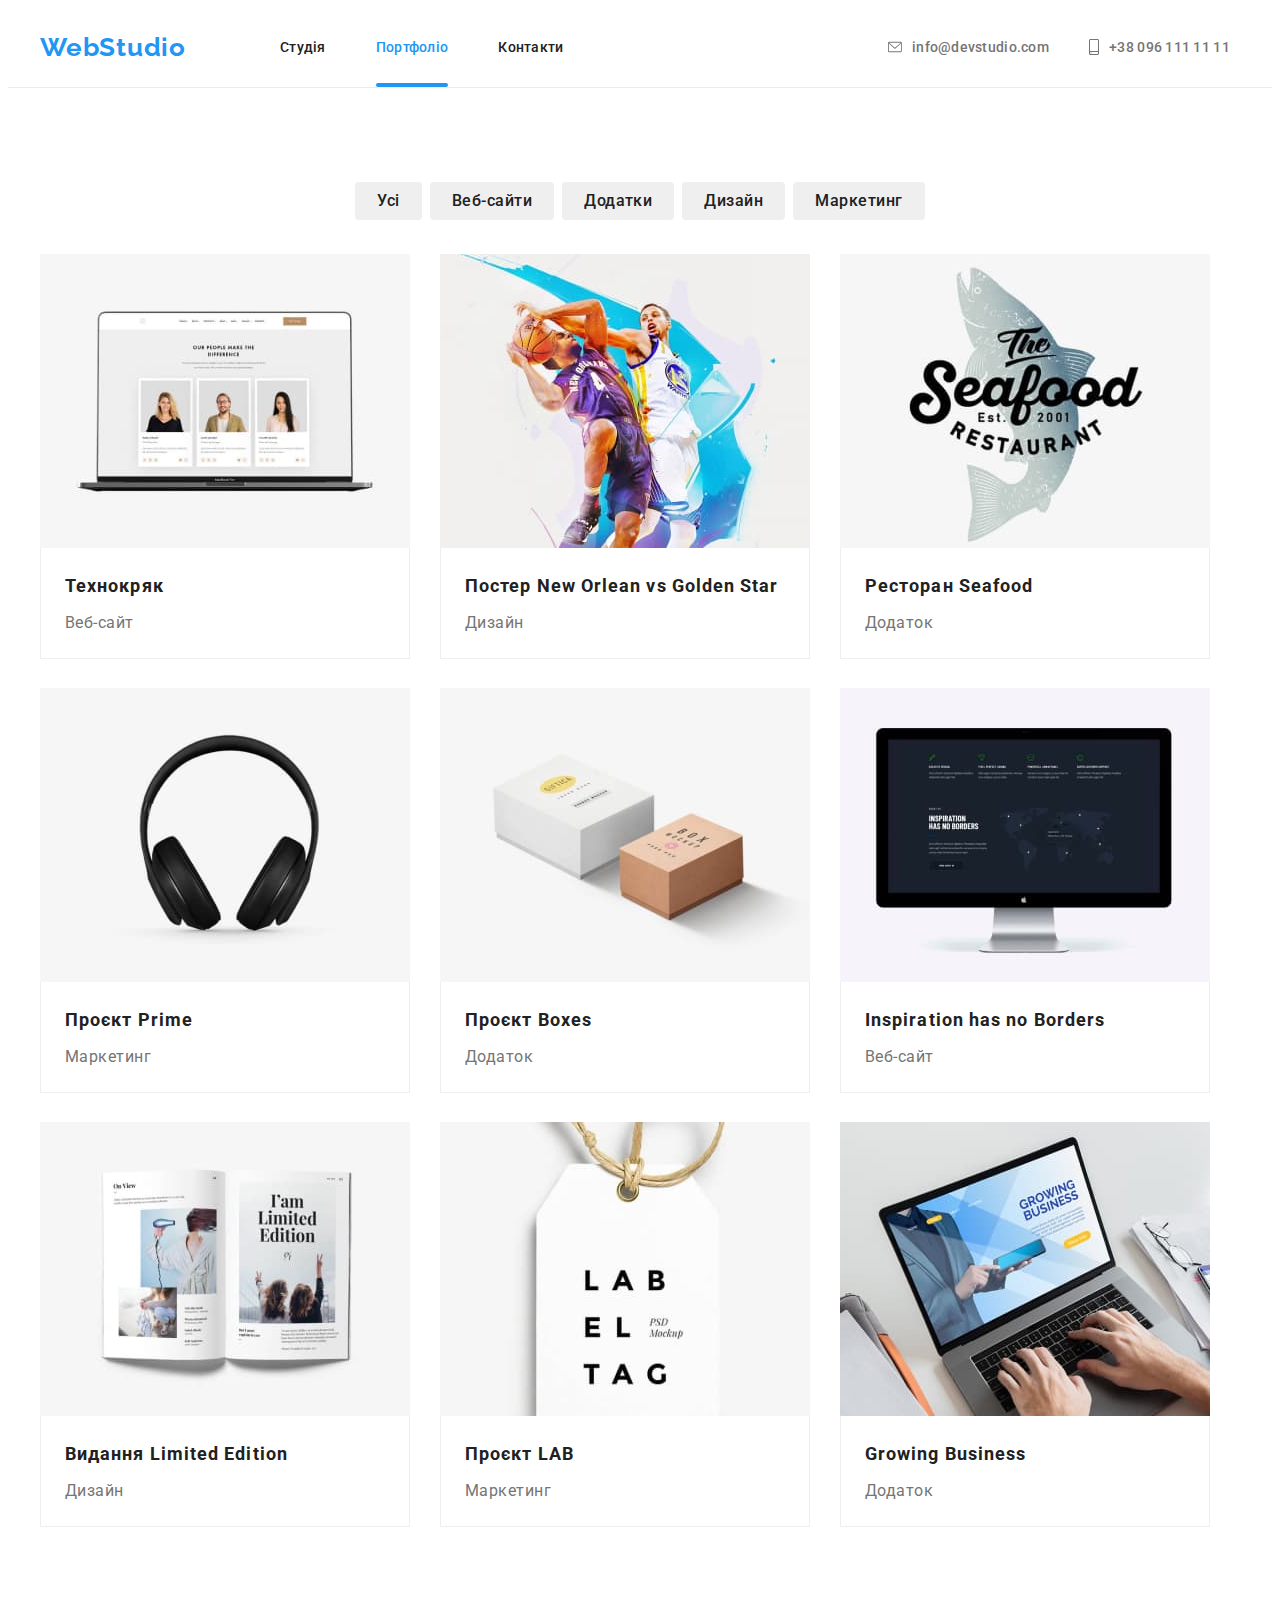
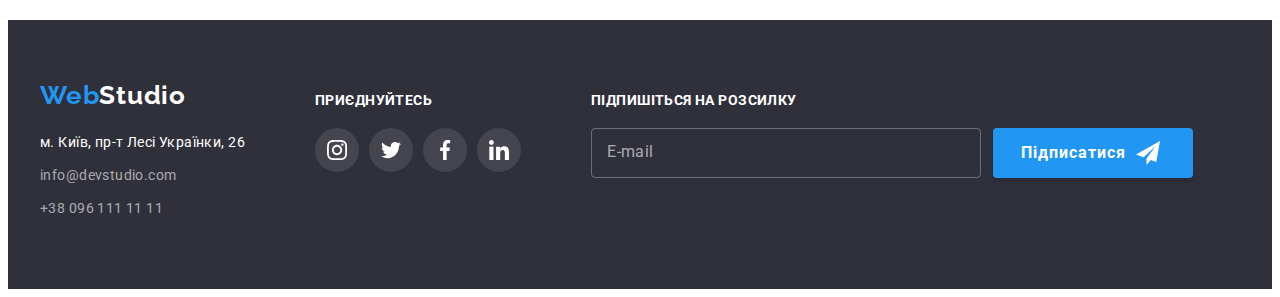
==== portfolio.html @ eb859466 "first sass" ====
<!DOCTYPE html>
<html lang="en">
<head>
    <meta charset="UTF-8">
    <meta name="viewport" content="width=device-width, initial-scale=1.0">
    <title>Document</title>
    <link rel="stylesheet" href=" https://cdnjs.cloudflare.com/ajax/libs/modern-normalize/2.0.0/modern-normalize.min.css " integrity="sha512-4xo8blKMVCiXpTaLzQSLSw3KFOVPWhm/TRtuPVc4WG6kUgjH6J03IBuG7JZPkcWMxJ5huwaBpOpnwYElP/m6wg ==" crossorigin="anonymous" referrerpolicy="no-referrer" /> 
    <link rel="preconnect" href="https://fonts.googleapis.com">
    <link rel="preconnect" href="https://fonts.gstatic.com" crossorigin>
    <link href="https://fonts.googleapis.com/css2?family=Raleway:wght@700&family=Roboto:wght@400;500;700;900&display=swap" rel="stylesheet">
    <!-- <link rel="stylesheet" href=" https://cdnjs.cloudflare.com/ajax/libs/meyer-reset/2.0/reset.min.css " /> -->
    <link rel="stylesheet" href="./css/main.min.css">
    <link rel="stylesheet" href="./css/style.css">
</head>
<body>
    <!--Шапка-->
    <header class="header">
        <div class="container">
            <div class="header-wrap">
    <a href="" class="header-logo">Web<span class="header-studio">Studio</span></a>
    <!--Навігація-->
    <nav class="nav">
    <ul class="nav-list">
        <li class="nav-list-item"><a href="./index.html" class="nav-list-link">Студія</a></li>
        <li class="nav-list-item"><a href="./portfolio.html" class="nav-list-link active">Портфоліо</a></li>
        <li class="nav-list-item"><a href="" class="nav-list-link">Контакти</a></li>
    </ul>
    </nav>
    <ul class="contacts-list">
        <li class="contacts-list-item">
            <a href="mailto:" class="contacts-list-link">
                <svg class="contacts-list-svg" width="16" height="12">
                    <use href="./symbol-defs.svg#icon-email-connection"></use>
                </svg>info@devstudio.com</a>
            </li>
        <li class="contacts-list-item">
            <a href="tel:" class="contacts-list-link">
                <svg class="contacts-list-svg" width="10" height="16">
                    <use href="./symbol-defs.svg#icon-phone-connection"></use>
                </svg>+38 096 111 11 11</a>
        </li>
    </ul>
            </div>
        </div>
    </header>
    <main>
        <!-- Кнопки -->
    <section class="portfolio-section">
        <div class="container">
        <ul class="filter-list">
            <li class="filter-list-item"><button class="filter-list-btn">Усі</button></li>
            <li class="filter-list-item"><button class="filter-list-btn">Веб-сайти</button></li>
            <li class="filter-list-item"><button class="filter-list-btn">Додатки</button></li>
            <li class="filter-list-item"><button class="filter-list-btn">Дизайн</button></li>
            <li class="filter-list-item"><button class="filter-list-btn">Маркетинг</button></li>
        </ul>
<!-- Картинки -->
        <ul class="portfolio-list">
            <li class="portfolio-list-item">
                    <div class="overlay">
                        <img src="./images/portfolio-list-imgfirst.jpg" alt="Image" class="portfolio-list-img"/>
                        <p class="overlay-desc">Ресурс пропонує комплексні пропозиції з різним рівнем функціоналу та сервісів. Все це дозволить відвідувачу отримати вичерпні відомості про компанію чи приватну особу.</p>
                    </div>
                <div class="portfolio-list-wrap">
                    <h2 class="portfolio-list-title">Технокряк</h2>
                    <p class="portfolio-list-desc">Веб-сайт</p>
                </div>                    
            </li>
            <li class="portfolio-list-item">
                    <div class="overlay">
                        <img src="./images/portfolio-list-imgsecond.jpg" alt="Image" class="portfolio-list-img"/>
                        <p class="overlay-desc">Ресурс пропонує комплексні пропозиції з різним рівнем функціоналу та сервісів. Все це дозволить відвідувачу отримати вичерпні відомості про компанію чи приватну особу.</p>
                    </div>
                <div class="portfolio-list-wrap">
                    <h2 class="portfolio-list-title">Постер New Orlean vs Golden Star</h2>
                    <p class="portfolio-list-desc">Дизайн</p>
                </div>                    
            </li>
            <li class="portfolio-list-item">
                    <div class="overlay">
                        <img src="./images/portfolio-list-imgthird.jpg" alt="Image" class="portfolio-list-img"/>
                        <p class="overlay-desc">Ресурс пропонує комплексні пропозиції з різним рівнем функціоналу та сервісів. Все це дозволить відвідувачу отримати вичерпні відомості про компанію чи приватну особу.</p>
                    </div>
                <div class="portfolio-list-wrap">
                    <h2 class="portfolio-list-title">Ресторан Seafood</h2>
                    <p class="portfolio-list-desc">Додаток</p>
                </div>                    
            </li>
            <li class="portfolio-list-item">
                    <div class="overlay">
                        <img src="./images/portfolio-list-imgfourth.jpg" alt="Image" class="portfolio-list-img"/>
                        <p class="overlay-desc">Ресурс пропонує комплексні пропозиції з різним рівнем функціоналу та сервісів. Все це дозволить відвідувачу отримати вичерпні відомості про компанію чи приватну особу.</p>
                    </div>
                <div class="portfolio-list-wrap">
                    <h2 class="portfolio-list-title">Проєкт Prime</h2>
                    <p class="portfolio-list-desc">Маркетинг</p>
                </div>                    
            </li>
            <li class="portfolio-list-item">
                    <div class="overlay">
                        <img src="./images/portfolio-list-imgfifth.jpg" alt="Image" class="portfolio-list-img"/>
                        <p class="overlay-desc">Ресурс пропонує комплексні пропозиції з різним рівнем функціоналу та сервісів. Все це дозволить відвідувачу отримати вичерпні відомості про компанію чи приватну особу.</p>
                    </div>                
                <div class="portfolio-list-wrap">
                    <h2 class="portfolio-list-title">Проєкт Boxes</h2>
                    <p class="portfolio-list-desc">Додаток</p>
                </div>                
            </li>
            <li class="portfolio-list-item">
                    <div class="overlay">
                        <img src="./images/portfolio-list-imgsixth.jpg" alt="Image" class="portfolio-list-img"/>
                        <p class="overlay-desc">Ресурс пропонує комплексні пропозиції з різним рівнем функціоналу та сервісів. Все це дозволить відвідувачу отримати вичерпні відомості про компанію чи приватну особу.</p>
                    </div>                
                <div class="portfolio-list-wrap">
                    <h2 class="portfolio-list-title">Inspiration has no Borders</h2>
                    <p class="portfolio-list-desc">Веб-сайт</p>
                </div>                    
            </li>
            <li class="portfolio-list-item">
                    <div class="overlay">
                        <img src="./images/portfolio-list-imgseventh.jpg" alt="Image" class="portfolio-list-img"/>
                        <p class="overlay-desc">Ресурс пропонує комплексні пропозиції з різним рівнем функціоналу та сервісів. Все це дозволить відвідувачу отримати вичерпні відомості про компанію чи приватну особу.</p>
                    </div>                
                <div class="portfolio-list-wrap">
                    <h2 class="portfolio-list-title">Видання Limited Edition</h2>
                    <p class="portfolio-list-desc">Дизайн</p>
                </div>
            </li>
            <li class="portfolio-list-item">
                    <div class="overlay">
                        <img src="./images/portfolio-list-imgeighth.jpg" alt="Image" class="portfolio-list-img"/>
                        <p class="overlay-desc">Ресурс пропонує комплексні пропозиції з різним рівнем функціоналу та сервісів. Все це дозволить відвідувачу отримати вичерпні відомості про компанію чи приватну особу.</p>
                    </div>                
                <div class="portfolio-list-wrap">
                    <h2 class="portfolio-list-title">Проєкт LAB</h2>
                    <p class="portfolio-list-desc">Маркетинг</p>
                </div>    
            </li>
            <li class="portfolio-list-item">
                    <div class="overlay">
                        <img src="./images/portfolio-list-imgninth.jpg" alt="Image" class="portfolio-list-img"/>
                        <p class="overlay-desc">Ресурс пропонує комплексні пропозиції з різним рівнем функціоналу та сервісів. Все це дозволить відвідувачу отримати вичерпні відомості про компанію чи приватну особу.</p>
                    </div>                
                <div class="portfolio-list-wrap">
                    <h2 class="portfolio-list-title">Growing Business</h2>
                    <p class="portfolio-list-desc">Додаток</p>
                </div>
            </li>
        </ul>
        </div>
    </section>
    </main>
        <!--Підвал-->
        <footer class="footer">
            <div class="container">
                <div class="footer-wrap">
                    <div class="address-box">
            <a href="" class="footer-logo">Web<span class="footer-studio">Studio</span></a>
            <address class="address">
                <ul class="address-list">
                    <li class="adress-list-item"><a href="https://www.google.com/maps/place/%D0%B1%D1%83%D0%BB%D1%8C%D0%B2%D0%B0%D1%80+%D0%9B%D0%B5%D1%81%D1%96+%D0%A3%D0%BA%D1%80%D0%B0%D1%97%D0%BD%D0%BA%D0%B8,+26,+%D0%9A%D0%B8%D1%97%D0%B2,+02000/@50.4265807,30.5358109,17z/data=!3m1!4b1!4m6!3m5!1s0x40d4cf0e033ecbe9:0x57a4dffefec77da0!8m2!3d50.4265807!4d30.5383858!16s%2Fg%2F1tctq5jv?hl=uk-UK&entry=ttu" target="_blank" class="address-list-link">м. Київ, пр-т Лесі Українки, 26</a></li>
                    <li class="adress-list-item"><a href="mailto:" class="address-list-link">info@devstudio.com</a></li>
                    <li class="adress-list-item"><a href="tell:" class="address-list-link">+38 096 111 11 11</a></li>
                </ul>
            </address>
                    </div>
        <div class="join-wrap">
                <h6 class="join-wrap-title">приєднуйтесь</h6>
                    <ul class="join-list">
                         <li class="join-list-item">
                            <a class="join-list-link" href="">
                                <svg class="join-list-svg" width="20" height="20">
                                    <use href="./symbol-defs.svg#icon-instagram"></use>
                                </svg>
                            </a>
                        </li>
                        <li class="join-list-item">
                            <a class="join-list-link" href="">
                                <svg class="join-list-svg" width="20" height="20">
                                    <use href="./symbol-defs.svg#icon-twitter"></use>
                                </svg>
                            </a>
                        </li>
                        <li class="join-list-item">
                            <a class="join-list-link" href="">
                                <svg class="join-list-svg" width="20" height="20">
                                    <use href="./symbol-defs.svg#icon-facebook"></use>
                                </svg>
                            </a>
                        </li>
                        <li class="join-list-item">
                            <a class="join-list-link" href="">
                                <svg class="join-list-svg" width="20" height="20">
                                    <use href="./symbol-defs.svg#icon-linkedin"></use>
                                </svg>
                            </a>
                        </li>
                    </ul>
        </div>
        
        <div class="footer-form-wrap">
            <h6 class="footer-form-title">Підпишіться на розсилку</h6>

            <form class="footer-form">
                <input class="footer-form-input" type="email" name="user-email" placeholder="E-mail">
                <button class="footer-form-btn" type="submit">
                    Підписатися
                    <a class="footer-form-link" href="#">
                        <svg class="footer-form-svg" width="24" height="24">
                            <use href="./symbol-defs.svg#icon-footer-telegram"></use>
                        </svg>
                    </a>
                </button>
            </form>
        </div>
                </div>  
            </div>
        </footer>
</body>
</html>
---- css/main.min.css ----
ul{margin:0;list-style:none;padding:0}h1,h2,h3,h4,h5,h6,p{margin:0}a{text-decoration:none}button{border:none;cursor:pointer}address{font-style:normal}img{display:block;height:auto}textarea{resize:none}body{font-family:"Roboto";font-size:14px}.container{width:1200px;padding-right:15px;padding-left:15px;margin:0 auto}.section-hero-btn{margin:0 auto;display:block;height:50px;width:216px;font-size:16px;font-weight:700;line-height:1.9;letter-spacing:.06em;text-align:center;color:#fff;background-color:#2196f3;margin-top:30px;border-radius:4px;-webkit-transition:-webkit-box-shadow 250ms cubic-bezier(0.4, 0, 0.2, 1);transition:-webkit-box-shadow 250ms cubic-bezier(0.4, 0, 0.2, 1);transition:box-shadow 250ms cubic-bezier(0.4, 0, 0.2, 1);transition:box-shadow 250ms cubic-bezier(0.4, 0, 0.2, 1), -webkit-box-shadow 250ms cubic-bezier(0.4, 0, 0.2, 1)}.section-hero-btn:hover{-webkit-box-shadow:0px 4px 4px 0px rgba(0,0,0,.15);box-shadow:0px 4px 4px 0px rgba(0,0,0,.15)}.footer-form-btn{font-family:Roboto;font-size:16px;font-weight:700;line-height:30px;letter-spacing:.06em;color:#fff;width:200px;height:50px;border-radius:4px;background-color:#2196f3;-webkit-box-shadow:0px 4px 4px 0px rgba(0,0,0,.15);box-shadow:0px 4px 4px 0px rgba(0,0,0,.15);padding:10px 28px 10px 28px;display:-webkit-box;display:-ms-flexbox;display:flex;-webkit-box-align:center;-ms-flex-align:center;align-items:center;gap:10px}.filter-list-btn{font-family:Roboto;font-size:16px;font-weight:500;line-height:1.6;letter-spacing:.03em;text-align:center;color:#212121;padding:6px 22px 6px 22px;border-radius:4px;-webkit-transition:color 250ms cubic-bezier(0.4, 0, 0.2, 1),background-color 250ms cubic-bezier(0.4, 0, 0.2, 1),-webkit-box-shadow 250ms cubic-bezier(0.4, 0, 0.2, 1);transition:color 250ms cubic-bezier(0.4, 0, 0.2, 1),background-color 250ms cubic-bezier(0.4, 0, 0.2, 1),-webkit-box-shadow 250ms cubic-bezier(0.4, 0, 0.2, 1);transition:color 250ms cubic-bezier(0.4, 0, 0.2, 1),box-shadow 250ms cubic-bezier(0.4, 0, 0.2, 1),background-color 250ms cubic-bezier(0.4, 0, 0.2, 1);transition:color 250ms cubic-bezier(0.4, 0, 0.2, 1),box-shadow 250ms cubic-bezier(0.4, 0, 0.2, 1),background-color 250ms cubic-bezier(0.4, 0, 0.2, 1),-webkit-box-shadow 250ms cubic-bezier(0.4, 0, 0.2, 1)}.filter-list-btn:hover{background-color:#2196f3;color:#fff;-webkit-box-shadow:0px 2px 2px 0px rgba(0,0,0,.12),0px 1px 2px 0px rgba(0,0,0,.08),0px 3px 1px 0px rgba(0,0,0,.1);box-shadow:0px 2px 2px 0px rgba(0,0,0,.12),0px 1px 2px 0px rgba(0,0,0,.08),0px 3px 1px 0px rgba(0,0,0,.1)}.header{padding:24px 0;border-bottom:1px solid var(--portfolio-line);position:sticky;top:0;background-color:#fff;z-index:1}.header-wrap{display:-webkit-box;display:-ms-flexbox;display:flex;gap:94px;-webkit-box-align:center;-ms-flex-align:center;align-items:center}.header-logo{font-family:Raleway;font-size:26px;font-weight:700;line-height:1.2;letter-spacing:.03em;text-align:left;color:#2196f3}header-studio{color:#000}.nav-list{display:-webkit-box;display:-ms-flexbox;display:flex;gap:50px}.nav-list-link{font-weight:500;line-height:1.1;letter-spacing:.02em;text-align:left;color:var(--menu-nav);position:relative;-webkit-transition:color 250ms cubic-bezier(0.4, 0, 0.2, 1);transition:color 250ms cubic-bezier(0.4, 0, 0.2, 1)}.nav-list-link-link:hover{color:#2196f3}@-webkit-keyframes navActive{from{opacity:0}to{opacity:1}}@keyframes navActive{from{opacity:0}to{opacity:1}}.active{color:#2196f3}.active::after{content:"";position:absolute;bottom:0;left:0;width:100%;height:4px;border-radius:2px;background-color:#2196f3;margin-bottom:-32px;-webkit-animation-name:navActive;animation-name:navActive;-webkit-animation-duration:1s;animation-duration:1s}.contacts-list{margin-left:auto;display:-webkit-box;display:-ms-flexbox;display:flex;-webkit-box-align:center;-ms-flex-align:center;align-items:center;gap:30px}.contacts-list-link{font-weight:500;line-height:1.1;letter-spacing:.02em;text-align:left;color:#757575;width:161px;height:16px;display:-webkit-box;display:-ms-flexbox;display:flex;-webkit-box-align:center;-ms-flex-align:center;align-items:center;-webkit-box-pack:center;-ms-flex-pack:center;justify-content:center;gap:10px;color:#757575;-webkit-transition:color 250ms cubic-bezier(0.4, 0, 0.2, 1);transition:color 250ms cubic-bezier(0.4, 0, 0.2, 1)}.contacts-list-link-link:hover{color:#2196f3}.contacts-list-svg{margin-bottom:2px;fill:currentColor}/*# sourceMappingURL=main.min.css.map */
---- css/style.css ----
:root{
    --head-color:rgba(255,255,255,1);
    --menu-nav:rgba(33, 33, 33, 1);
    --logo-first:rgba(33, 150, 243, 1);
    --logo-second:rgba(0,0,0,1);
    --address:rgba(117,117,117,1);
    --button-background:rgba(47, 48, 58, 1);
    --footer-adress:rgba(255, 255, 255, 0.6);
    --second-page-button-background:rgba(245, 244, 250, 1);
    --second-page-container-bg:rgba(238, 238, 238, 1);
    --portfolio-line:rgba(236, 236, 236, 1);
}



/*-------------------------------Модалка-----------------------------------*/

.backdrop {
    position: fixed;
    top: 0;
    left: 0;
    width: 100%;
    height: 100%;
    background-color: rgba(0, 0, 0, 0.2);
    opacity: 1;
    z-index: 2;
  }
  
  .backdrop.is-hidden {
    opacity: 0;
    pointer-events: none;
  }

  .modal {
    position: absolute;
    top: 50%;
    left: 50%;
    max-width: 528px;
    padding: 40px;
    border-radius: 4px;
    box-shadow: 0px 2px 1px 0px rgba(0, 0, 0, 0.2), 0px 1px 1px 0px rgba(0, 0, 0, 0.14),0px 1px 3px 0px rgba(0, 0, 0, 0.12);
    transform: translate(-50%, -50%) scale(1);
    transition: transform 400ms linear;
    background-color: var(--head-color);
  }

  .backdrop.is-hidden .modal {
    transform: translate(-50%, -50%) scale(0);
}

  .modal-close-btn{
    width: 30px;
    height: 30px;
    border-radius: 50%;
    border: 1px solid rgba(0, 0, 0, 0.1);
    position: absolute;
    padding: 9px;
    top: 14px;
    right: 14px;
    background-color: transparent;
  }

  .modal-btn-span{
    position: sticky;
    display: flex;
    justify-content: center;
    align-items: center;
    color: black;
    transition: color 250ms cubic-bezier(0.4, 0, 0.2, 1);
  }

  .modal-btn-span:hover{
    color: rgba(33, 150, 243, 1);
  }

  .modal-svg-btn{
    fill: currentColor;
  }

  .modal-close-btn:hover{
    color: rgba(33, 150, 243, 1);
  }

  .modal-desc{
    color: rgba(33, 33, 33, 1);
    text-align: center;
    font-family: "Roboto";
    font-size: 20px;
    font-style: normal;
    font-weight: 700;
    line-height: normal;
    letter-spacing: 0.6px;
    margin-bottom: 12px;
  }

  .input-name,.input-tel,.input-email{
    background-color: transparent;
    color: black;
    border-radius: 4px;
    border: 1px solid rgba(33, 33, 33, 0.20);
    width: 100%;
    height: 40px;
    padding-left: 35px;
    margin-top: 4px;
    transition: outline 250ms cubic-bezier(0.4, 0, 0.2, 1);
  }

    .input-name:focus-within,.input-tel:focus-within,.input-email:focus-within, .modal-textarea:focus-within {
     outline: 1px solid rgba(33, 150, 243, 1);
    }

    .modal-textarea {
        margin-top: 4px;
        padding: 12px 16px 12px 16px;
        width: 100%;
        height: 120px;
        color: black;
        border-radius: 4px;
        border: 1px solid rgba(33, 33, 33, 0.20);
        transition: outline 250ms cubic-bezier(0.4, 0, 0.2, 1);
    }

    .modal-textarea::placeholder {
        color: rgba(117, 117, 117, 0.50);
        font-family: "Roboto";
        font-size: 12px;
        font-style: normal;
        font-weight: 400;
        line-height: normal;
        letter-spacing: 0.12px;
      }

  .modal-form{
    font-family: Roboto;
    font-size: 12px;
    font-weight: 400;
    line-height: 1.1;
    letter-spacing: 0.01em;
    color: var(--address);
  }

  .modal-label{
    display: block;
    margin-bottom: 10px;
  }

  .modal-span{
    position: relative;
    color: black;
    transition: color 2s cubic-bezier(0.4, 0, 0.2, 1);
  }

  .modal-span:focus-within {
    color: rgba(33, 150, 243, 1);
}

.modal-span-svg {
    position: absolute;
    top: 1px;
    left: 11px;
}

.modal-span-icon {
    fill: currentColor;
}

.modal-privacy {
    display: flex;
    gap: 7px;
    justify-content: center;
    align-items: center;
    margin-bottom: 30px;
}

.privacy-span {
    color: rgba(117, 117, 117, 1);
    font-family: "Roboto";
    font-size: 14px;
    font-style: normal;
    font-weight: 400;
    line-height: 24px; 
    letter-spacing: 0.42px;
}

.privacy-link {
    color: rgba(33, 150, 243, 1);
    font-family: "Roboto";
    font-size: 14px;
    font-style: normal;
    font-weight: 400;
    line-height: 24px;
    letter-spacing: 0.42px;
    text-decoration-line: underline;
}

.privacy-input {
    width: 16px;
    height: 15px;
}

.modal-send-btn{
    width: 200px;
    height: 50px;
    border-radius: 4px;
    background-color: rgba(33, 150, 243, 1);
    font-size: 16px;
    font-weight: 700;
    line-height: 30px;
    letter-spacing: 0.06em;
    color: rgba(255, 255, 255, 1);
    margin: 0 auto;
    display: block;
    box-shadow: 0px 4px 4px 0px rgba(0, 0, 0, 0.15);
}
/* ------------------------------------------------------------------------------------------ */

















.footer-logo{
    font-family: Raleway;
    font-size: 26px;
    font-weight: 700;
    line-height: 1.2;
    letter-spacing: 0.03em;
    text-align: left;
    color: var(--logo-first);
}

.footer-studio{
    color: var(--head-color);
}













.section-hero{
    padding-top: 200px;
    padding-bottom: 200px;
    background-color: var(--button-background);
    background-image: linear-gradient(to right, rgba(47, 48, 58, 0.4), rgba(47, 48, 58, 0.4)),
    url(../images/sectionhero-background.jpg);
}

.section-hero-title{
    font-size: 44px;
    font-weight: 900;
    line-height: 1.4;
    letter-spacing: 0.06em;
    text-align: center;
    color: var(--head-color);
    max-width: 696px;
    margin: 0 auto;
}





.section-features{
    padding-top: 94px;
    padding-bottom: 94px;
}

.features-list{
    display: flex;
    gap: 30px;
}

.features-list-title{
font-weight: 700;
line-height: 1.1;
letter-spacing: 0.03em;
text-align: left;
color: var(--menu-nav);
margin-bottom: 10px;
margin-top: 30px;
}

.features-list-item-first::before{
    content: "";
    width: 270px;
    height: 120px;
    border-radius: 4px;
    background-image: url('../images/features-list-imgfirst.png');
    display: inline-block;
}

.features-list-item-second::before{
    content: "";
    width: 270px;
    height: 120px;
    border-radius: 4px;
    background-image: url('../images/features-list-imgsecond.png');
    display: inline-block;
}

.features-list-item-third::before{
    content: "";
    width: 270px;
    height: 120px;
    border-radius: 4px;
    background-image: url('../images/features-list-imgthird.png');
    display: inline-block;
}

.features-list-item-fourth::before{
    content: "";
    width: 270px;
    height: 120px;
    border-radius: 4px;
    background-image: url('../images/features-list-imgfourth.png');
    display: inline-block;
}

.features-list-desc{
    font-weight: 400;
    line-height: 1.7;
    letter-spacing: 0.03em;
    text-align: left;
    color: var(--address);
}

.section-work{
    padding-top: 94px;
    padding-bottom: 94px;
}

.work-list{
    display: flex;
    justify-content: space-between;
    gap: 30px;
}

.work-list-desc{
    position: absolute;
    bottom: 0;
    left: 0;
    width: 100%;
    height: 70px;
    background-color: rgba(47, 48, 58, 0.8);
    display: flex;
    justify-content: center;
    align-items: center;
    text-transform: uppercase;
    font-size: 14px;
    font-weight: 700;
    line-height: 16px;
    letter-spacing: 0.03em;
    text-align: center;
    color: rgba(255, 255, 255, 1);
}

.work-list-wrap{
    position: relative;
}

.section-work-title{
    font-size: 36px;
    font-weight: 700;
    line-height: 1.2;
    letter-spacing: 0.03em;
    text-align: center;
    color: var(--menu-nav);
    margin-bottom: 50px;
}

.section-team{
    padding-top: 94px;
    padding-bottom: 94px;
    background-color: var(--second-page-button-background);
}

.section-team-wrap{
    display: flex;
    justify-content: space-around;
}

.team-list{
    display: flex;
    gap: 30px;
}

.team-list-item{
    border-radius: 0px 0px 4px 4px;
    box-shadow: 0px 2px 1px 0px rgba(0, 0, 0, 0.2), 0px 1px 1px 0px rgba(0, 0, 0, 0.14), 0px 1px 3px 0px rgba(0, 0, 0, 0.12);
    background-color: var(--head-color);
}

.social-list{
    display: flex;
    align-items: center;
    justify-content: center;
    gap: 10px;
    margin-top: 16px;
    margin-bottom: 30px;
}

.social-list-link{
    width: 44px;
    height: 44px;
    display: flex;
    align-items: center;
    justify-content: center;
    border-radius: 50%;
    color: rgba(175, 177, 184);
    background-color: white;
    transition: color 250ms cubic-bezier(0.4, 0, 0.2, 1), background-color 250ms cubic-bezier(0.4, 0, 0.2, 1);
}

.social-list-link:hover{
    color: rgba(255, 255, 255, 1);
    background-color: rgba(33, 150, 243, 1);
}

.social-list-svg{
    fill: currentColor;
}

.section-team-title{
    font-size: 36px;
    font-weight: 700;
    line-height: 1.2;
    letter-spacing: 0.03em;
    text-align: center;
    color: var(--menu-nav);
    margin-bottom: 50px;
}

.team-list-info{
    margin-top: 30px;
}

.team-list-title{
    font-size: 16px;
    font-weight: 500;
    line-height: 1.2;
    letter-spacing: 0.03em;
    text-align: center;
    color: var(--menu-nav);
    margin-bottom: 10px;
}

.team-list-desc{
    font-size: 16px;
    font-weight: 400;
    line-height: 1.2;
    letter-spacing: 0.03em;
    text-align: center;
    color: var(--address);
}

/* ---------------------------------------------------------------|
                                                                  |
Постійні клієнти                                                  | 
---------------------------------------------------------------- */

.section-clients{
    padding-top: 94px;
    padding-bottom: 94px;
    }

.clients-title{
    font-size: 36px;
    font-weight: 700;
    line-height: 42px;
    letter-spacing: 0.03em;
    text-align: center;  
    margin-bottom: 50px;
}   
 
.clients-list{
    display: flex;
    gap: 30px;
}

.clients-list-item{
    flex-basis: calc((100% - 150px) / 6);
}

.clients-list-link{
    display: flex;
    align-items: center;
    justify-content: center;
    height: 92px;
    border-radius: 4px;
    border: solid 1px;
    color: rgba(175, 177, 184, 1);
    transition: color 250ms cubic-bezier(0.4, 0, 0.2, 1), border-color 250ms cubic-bezier(0.4, 0, 0.2, 1);
}

.clients-list-link:hover{
    color: rgba(33, 150, 243, 1);
    border-color: rgba(33, 150, 243, 1);
}

.clients-list-svg{
    fill: currentColor;
}

.address-list-link{
    font-weight: 400;
    line-height: 1.7;
    letter-spacing: 0.03em;
    text-align: left;
    color: var(--footer-adress);
}

footer{
    background-color: var(--button-background);
    padding: 60px 0;
}

a[href^="https"]{
    color: var(--head-color);
}

.address{
    margin-top: 20px;
}

.adress-list-item{
    margin-bottom: 9px;
}

.footer-wrap{
    display: flex;
    gap: 70px;
}

.join-wrap-title{
    color: rgba(255, 255, 255, 1);
    font-size: 14px;
    font-weight: 700;
    line-height: 16px;
    letter-spacing: 0.03em;
    text-align: left;
    text-transform: uppercase;
    margin-bottom: 20px;
    margin-top: 12px;
}

.join-list{
    display: flex;
    align-items: center;
    gap: 10px;
}

.join-list-link{
    width: 44px;
    height: 44px;
    display: flex;
    align-items: center;
    justify-content: center;
    border-radius: 50%;
    background-color: rgba(255, 255, 255, 0.1);
    color: rgba(255, 255, 255, 1);
    transition: background-color 250ms cubic-bezier(0.4, 0, 0.2, 1);
}

.join-list-link:hover{
    background-color: rgba(33, 150, 243, 1);
}

.join-list-svg{
    fill: currentColor;
}

.footer-form-title{
    font-family: Roboto;
    font-size: 14px;
    font-weight: 700;
    line-height: 16px;
    letter-spacing: 0.03em;
    color: rgba(255, 255, 255, 1);
    text-transform: uppercase;
    margin-bottom: 20px;
    margin-top: 12px;
}

.footer-form-input{
    background-color: transparent;
    border: 1px solid rgba(255, 255, 255, 0.3);
    border-radius: 4px;
    padding: 15px;
    width: 358px;
    outline: none;
    color: rgba(255, 255, 255, 1);
}

.footer-form-input::placeholder{
    font-family: Roboto;
    font-size: 16px;
    font-weight: 400;
    line-height: 20px;
    letter-spacing: 0.03em;
    color: rgba(255, 255, 255, 0.6);
}

.footer-form{
    display: flex;
    gap: 12px;
}



.footer-form-link{
    width: 24px;
    height: 24px;
    display: flex;
    color: rgba(255, 255, 255, 1);
}

.footer-form-svg{
    fill: currentColor;
}
/* ------------------------------------------------------------------------------------- */
.portfolio-section{
    padding-top: 94px;
    padding-bottom: 94px; 
}

.filter-list{
    display: flex;
    gap: 8px;
    justify-content: center;
}





.portfolio-list{
    display: flex;
    flex-wrap: wrap;
    gap: 30px;
    margin-top: 34px;
}

.portfolio-list-item{   
    width: 370px;
    height: 404px;
    transition: box-shadow 250ms cubic-bezier(0.4, 0, 0.2, 1);
}

.portfolio-list-wrap{
    padding: 20px 24px;
    border: 1px solid var(--second-page-container-bg);
    border-top: none;
}

.portfolio-list-item:hover .overlay-desc {
    transform: translateY(0);
}

.overlay{
    position: relative;
    overflow: hidden;
}

.overlay-desc{
    position: absolute;
    top: 0;
    left: 0;
    transform: translateY(100%);
    height: 100%;
    background-color: rgba(33, 150, 243, 0.90);
    transition: transform 0.5s ease;
    font-family: Roboto;
    font-size: 18px;
    font-weight: 400;
    line-height: 28px;
    letter-spacing: 0.03em;
    color: rgba(255, 255, 255, 1);
    padding: 63px 24px;
}

.portfolio-list-item:hover{
    box-shadow: 1px 4px 6px 0px rgba(0, 0, 0, 0.16), 0px 4px 4px 0px rgba(0, 0, 0, 0.06), 0px 1px 1px 0px rgba(0, 0, 0, 0.12);
}
.portfolio-list-wrap{
    padding: 20px 24px 20px 24px;
}


.portfolio-list-title{
    font-size: 18px;
    font-weight: 700;
    line-height: 2;
    letter-spacing: 0.06em;
    color: var(--menu-nav);
    margin-bottom: 4px;
}

.portfolio-list-desc{
    font-size: 16px;
    font-weight: 400;
    line-height: 1.9;
    letter-spacing: 0.03em;
    text-align: left;
    color: var(--address);
}
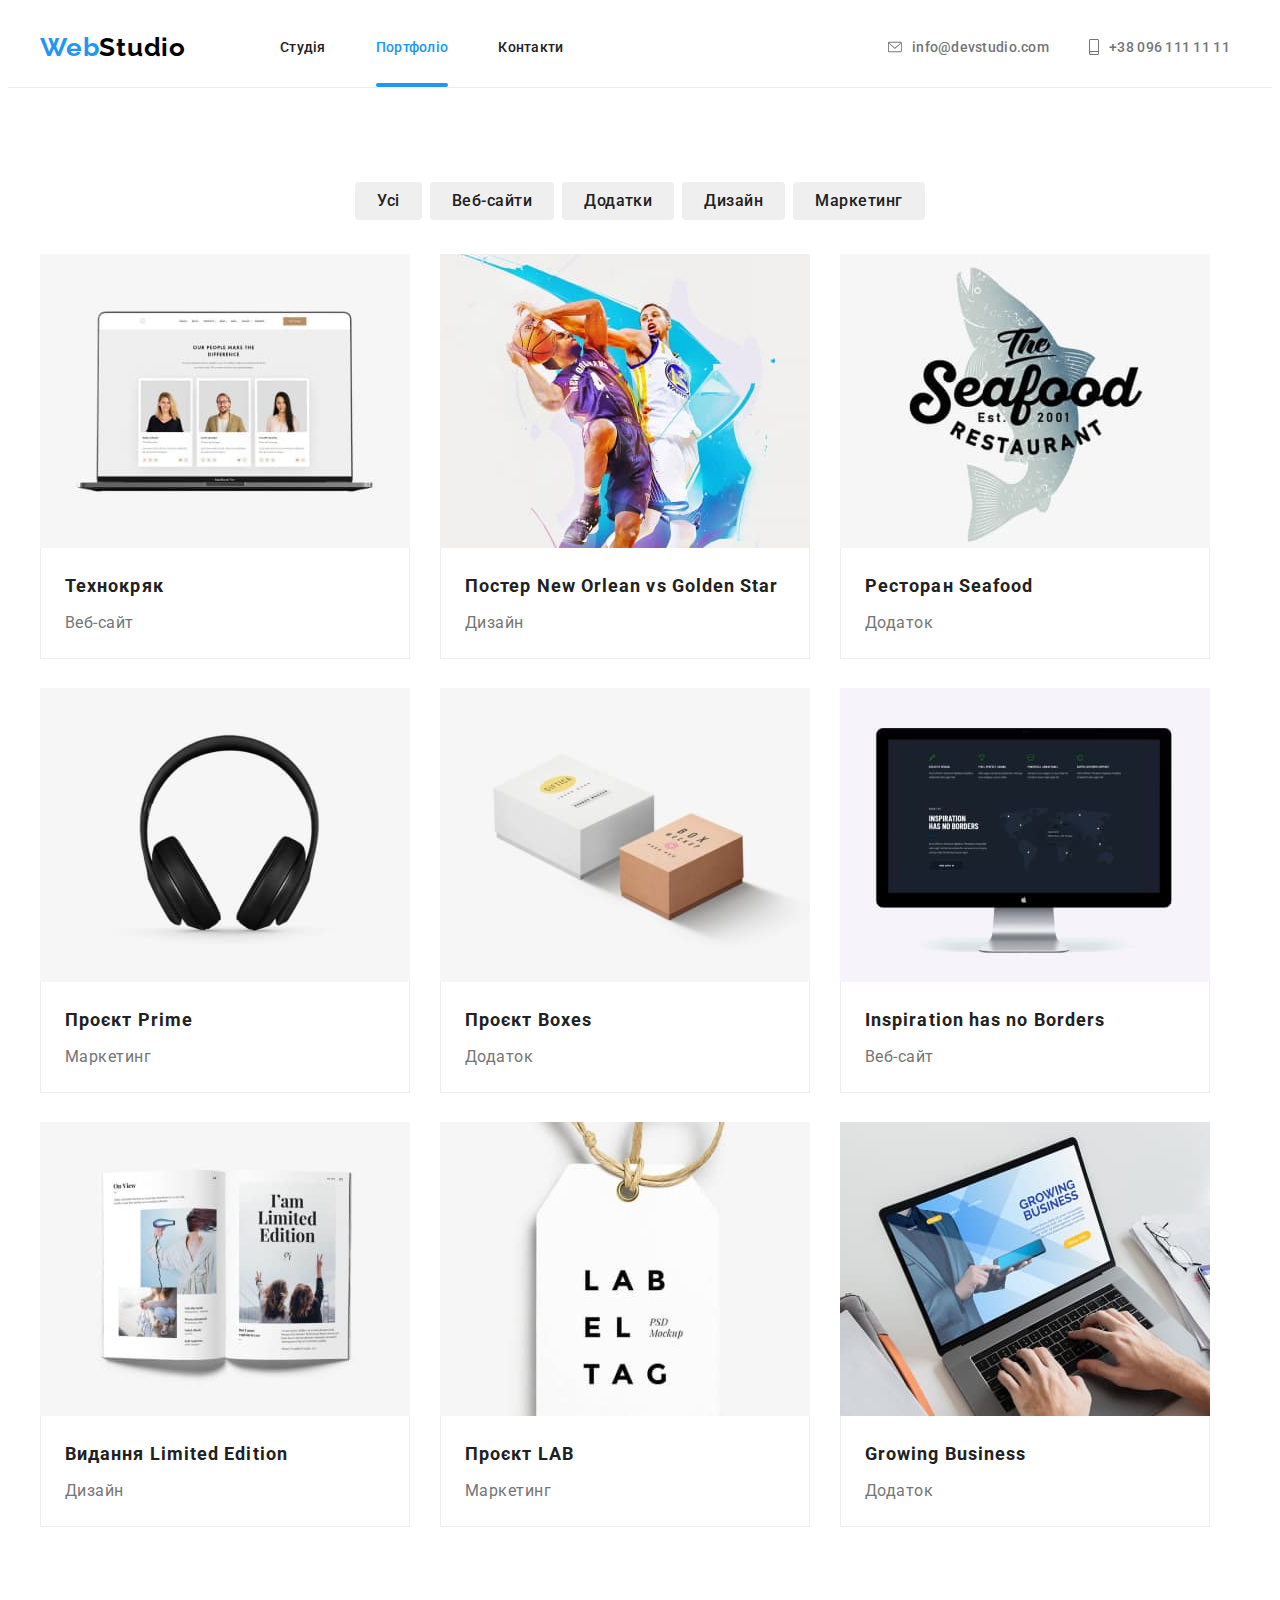
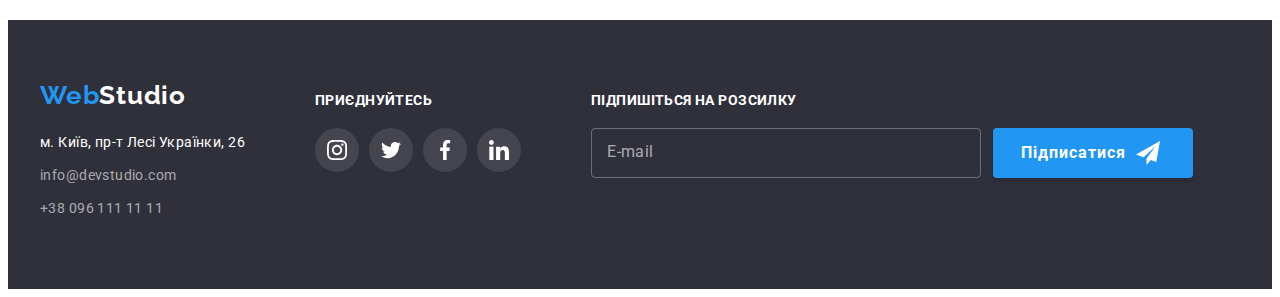
==== commit ce436040: "sass 3.0" ====
--- a/portfolio.html
+++ b/portfolio.html
@@ -10,7 +10,6 @@
     <link href="https://fonts.googleapis.com/css2?family=Raleway:wght@700&family=Roboto:wght@400;500;700;900&display=swap" rel="stylesheet">
     <!-- <link rel="stylesheet" href=" https://cdnjs.cloudflare.com/ajax/libs/meyer-reset/2.0/reset.min.css " /> -->
     <link rel="stylesheet" href="./css/main.min.css">
-    <link rel="stylesheet" href="./css/style.css">
 </head>
 <body>
     <!--Шапка-->
--- a/css/main.min.css
+++ b/css/main.min.css
@@ -1 +1 @@
-ul{margin:0;list-style:none;padding:0}h1,h2,h3,h4,h5,h6,p{margin:0}a{text-decoration:none}button{border:none;cursor:pointer}address{font-style:normal}img{display:block;height:auto}textarea{resize:none}body{font-family:"Roboto";font-size:14px}.container{width:1200px;padding-right:15px;padding-left:15px;margin:0 auto}.section-hero-btn{margin:0 auto;display:block;height:50px;width:216px;font-size:16px;font-weight:700;line-height:1.9;letter-spacing:.06em;text-align:center;color:#fff;background-color:#2196f3;margin-top:30px;border-radius:4px;-webkit-transition:-webkit-box-shadow 250ms cubic-bezier(0.4, 0, 0.2, 1);transition:-webkit-box-shadow 250ms cubic-bezier(0.4, 0, 0.2, 1);transition:box-shadow 250ms cubic-bezier(0.4, 0, 0.2, 1);transition:box-shadow 250ms cubic-bezier(0.4, 0, 0.2, 1), -webkit-box-shadow 250ms cubic-bezier(0.4, 0, 0.2, 1)}.section-hero-btn:hover{-webkit-box-shadow:0px 4px 4px 0px rgba(0,0,0,.15);box-shadow:0px 4px 4px 0px rgba(0,0,0,.15)}.footer-form-btn{font-family:Roboto;font-size:16px;font-weight:700;line-height:30px;letter-spacing:.06em;color:#fff;width:200px;height:50px;border-radius:4px;background-color:#2196f3;-webkit-box-shadow:0px 4px 4px 0px rgba(0,0,0,.15);box-shadow:0px 4px 4px 0px rgba(0,0,0,.15);padding:10px 28px 10px 28px;display:-webkit-box;display:-ms-flexbox;display:flex;-webkit-box-align:center;-ms-flex-align:center;align-items:center;gap:10px}.filter-list-btn{font-family:Roboto;font-size:16px;font-weight:500;line-height:1.6;letter-spacing:.03em;text-align:center;color:#212121;padding:6px 22px 6px 22px;border-radius:4px;-webkit-transition:color 250ms cubic-bezier(0.4, 0, 0.2, 1),background-color 250ms cubic-bezier(0.4, 0, 0.2, 1),-webkit-box-shadow 250ms cubic-bezier(0.4, 0, 0.2, 1);transition:color 250ms cubic-bezier(0.4, 0, 0.2, 1),background-color 250ms cubic-bezier(0.4, 0, 0.2, 1),-webkit-box-shadow 250ms cubic-bezier(0.4, 0, 0.2, 1);transition:color 250ms cubic-bezier(0.4, 0, 0.2, 1),box-shadow 250ms cubic-bezier(0.4, 0, 0.2, 1),background-color 250ms cubic-bezier(0.4, 0, 0.2, 1);transition:color 250ms cubic-bezier(0.4, 0, 0.2, 1),box-shadow 250ms cubic-bezier(0.4, 0, 0.2, 1),background-color 250ms cubic-bezier(0.4, 0, 0.2, 1),-webkit-box-shadow 250ms cubic-bezier(0.4, 0, 0.2, 1)}.filter-list-btn:hover{background-color:#2196f3;color:#fff;-webkit-box-shadow:0px 2px 2px 0px rgba(0,0,0,.12),0px 1px 2px 0px rgba(0,0,0,.08),0px 3px 1px 0px rgba(0,0,0,.1);box-shadow:0px 2px 2px 0px rgba(0,0,0,.12),0px 1px 2px 0px rgba(0,0,0,.08),0px 3px 1px 0px rgba(0,0,0,.1)}.header{padding:24px 0;border-bottom:1px solid var(--portfolio-line);position:sticky;top:0;background-color:#fff;z-index:1}.header-wrap{display:-webkit-box;display:-ms-flexbox;display:flex;gap:94px;-webkit-box-align:center;-ms-flex-align:center;align-items:center}.header-logo{font-family:Raleway;font-size:26px;font-weight:700;line-height:1.2;letter-spacing:.03em;text-align:left;color:#2196f3}header-studio{color:#000}.nav-list{display:-webkit-box;display:-ms-flexbox;display:flex;gap:50px}.nav-list-link{font-weight:500;line-height:1.1;letter-spacing:.02em;text-align:left;color:var(--menu-nav);position:relative;-webkit-transition:color 250ms cubic-bezier(0.4, 0, 0.2, 1);transition:color 250ms cubic-bezier(0.4, 0, 0.2, 1)}.nav-list-link-link:hover{color:#2196f3}@-webkit-keyframes navActive{from{opacity:0}to{opacity:1}}@keyframes navActive{from{opacity:0}to{opacity:1}}.active{color:#2196f3}.active::after{content:"";position:absolute;bottom:0;left:0;width:100%;height:4px;border-radius:2px;background-color:#2196f3;margin-bottom:-32px;-webkit-animation-name:navActive;animation-name:navActive;-webkit-animation-duration:1s;animation-duration:1s}.contacts-list{margin-left:auto;display:-webkit-box;display:-ms-flexbox;display:flex;-webkit-box-align:center;-ms-flex-align:center;align-items:center;gap:30px}.contacts-list-link{font-weight:500;line-height:1.1;letter-spacing:.02em;text-align:left;color:#757575;width:161px;height:16px;display:-webkit-box;display:-ms-flexbox;display:flex;-webkit-box-align:center;-ms-flex-align:center;align-items:center;-webkit-box-pack:center;-ms-flex-pack:center;justify-content:center;gap:10px;color:#757575;-webkit-transition:color 250ms cubic-bezier(0.4, 0, 0.2, 1);transition:color 250ms cubic-bezier(0.4, 0, 0.2, 1)}.contacts-list-link-link:hover{color:#2196f3}.contacts-list-svg{margin-bottom:2px;fill:currentColor}/*# sourceMappingURL=main.min.css.map */+ul{margin:0;list-style:none;padding:0}h1,h2,h3,h4,h5,h6,p{margin:0}a{text-decoration:none}button{border:none;cursor:pointer}address{font-style:normal}img{display:block;height:auto}textarea{resize:none}body{font-family:"Roboto";font-size:14px}.container{width:1200px;padding-right:15px;padding-left:15px;margin:0 auto}.backdrop{position:fixed;top:0;left:0;width:100%;height:100%;background-color:rgba(0,0,0,.2);opacity:1;z-index:2}.backdrop.is-hidden{opacity:0;pointer-events:none}.backdrop.is-hidden .modal{-webkit-transform:translate(-50%, -50%) scale(0);transform:translate(-50%, -50%) scale(0)}.modal{position:absolute;top:50%;left:50%;max-width:528px;padding:40px;border-radius:4px;-webkit-box-shadow:0px 2px 1px 0px rgba(0,0,0,.2),0px 1px 1px 0px rgba(0,0,0,.14),0px 1px 3px 0px rgba(0,0,0,.12);box-shadow:0px 2px 1px 0px rgba(0,0,0,.2),0px 1px 1px 0px rgba(0,0,0,.14),0px 1px 3px 0px rgba(0,0,0,.12);-webkit-transform:translate(-50%, -50%) scale(1);transform:translate(-50%, -50%) scale(1);-webkit-transition:-webkit-transform 400ms linear;transition:-webkit-transform 400ms linear;transition:transform 400ms linear;transition:transform 400ms linear, -webkit-transform 400ms linear;background-color:#fff}.modal-desc{color:#212121;text-align:center;font-family:"Roboto";font-size:20px;font-style:normal;font-weight:700;line-height:normal;letter-spacing:.6px;margin-bottom:12px}.modal-form{font-family:Roboto;font-size:12px;font-weight:400;line-height:1.1;letter-spacing:.01em;color:#757575}.modal-label{display:block;margin-bottom:10px}.modal-span{position:relative;color:#000;-webkit-transition:color 2s cubic-bezier(0.4, 0, 0.2, 1);transition:color 2s cubic-bezier(0.4, 0, 0.2, 1)}.modal-span:focus-within{color:#2196f3}.modal-span-svg{position:absolute;top:1px;left:11px}.modal-span-icon{fill:currentColor}.input-name,.input-tel,.input-email{background-color:rgba(0,0,0,0);color:#000;border-radius:4px;border:1px solid rgba(33,33,33,.2);width:100%;height:40px;padding-left:35px;margin-top:4px;-webkit-transition:outline 250ms cubic-bezier(0.4, 0, 0.2, 1);transition:outline 250ms cubic-bezier(0.4, 0, 0.2, 1)}.input-name:focus-within,.input-name:focus-within,.input-name:focus-within,.input-tel:focus-within,.input-tel:focus-within,.input-tel:focus-within,.input-email:focus-within,.input-email:focus-within,.input-email:focus-within{outline:1px solid #2196f3}.modal-textarea{margin-top:4px;padding:12px 16px 12px 16px;width:100%;height:120px;color:#000;border-radius:4px;border:1px solid rgba(33,33,33,.2);-webkit-transition:outline 250ms cubic-bezier(0.4, 0, 0.2, 1);transition:outline 250ms cubic-bezier(0.4, 0, 0.2, 1)}.modal-textarea:focus-within{outline:1px solid #2196f3}.modal-textarea::-webkit-input-placeholder{color:rgba(117,117,117,.5);font-family:"Roboto";font-size:12px;font-style:normal;font-weight:400;line-height:normal;letter-spacing:.12px}.modal-textarea::-moz-placeholder{color:rgba(117,117,117,.5);font-family:"Roboto";font-size:12px;font-style:normal;font-weight:400;line-height:normal;letter-spacing:.12px}.modal-textarea:-ms-input-placeholder{color:rgba(117,117,117,.5);font-family:"Roboto";font-size:12px;font-style:normal;font-weight:400;line-height:normal;letter-spacing:.12px}.modal-textarea::-ms-input-placeholder{color:rgba(117,117,117,.5);font-family:"Roboto";font-size:12px;font-style:normal;font-weight:400;line-height:normal;letter-spacing:.12px}.modal-textarea::placeholder{color:rgba(117,117,117,.5);font-family:"Roboto";font-size:12px;font-style:normal;font-weight:400;line-height:normal;letter-spacing:.12px}.modal-privacy{display:-webkit-box;display:-ms-flexbox;display:flex;gap:7px;-webkit-box-pack:center;-ms-flex-pack:center;justify-content:center;-webkit-box-align:center;-ms-flex-align:center;align-items:center;margin-bottom:30px}.privacy-span{color:#757575;font-family:"Roboto";font-size:14px;font-style:normal;font-weight:400;line-height:24px;letter-spacing:.42px}.privacy-link{color:#2196f3;font-family:"Roboto";font-size:14px;font-style:normal;font-weight:400;line-height:24px;letter-spacing:.42px;text-decoration-line:underline}.privacy-input{width:16px;height:15px}.section-hero-btn{margin:0 auto;display:block;height:50px;width:216px;font-size:16px;font-weight:700;line-height:1.9;letter-spacing:.06em;text-align:center;color:#fff;background-color:#2196f3;margin-top:30px;border-radius:4px;-webkit-transition:-webkit-box-shadow 250ms cubic-bezier(0.4, 0, 0.2, 1);transition:-webkit-box-shadow 250ms cubic-bezier(0.4, 0, 0.2, 1);transition:box-shadow 250ms cubic-bezier(0.4, 0, 0.2, 1);transition:box-shadow 250ms cubic-bezier(0.4, 0, 0.2, 1), -webkit-box-shadow 250ms cubic-bezier(0.4, 0, 0.2, 1)}.section-hero-btn:hover{-webkit-box-shadow:0px 4px 4px 0px rgba(0,0,0,.15);box-shadow:0px 4px 4px 0px rgba(0,0,0,.15)}.footer-form-btn{font-family:Roboto;font-size:16px;font-weight:700;line-height:30px;letter-spacing:.06em;color:#fff;width:200px;height:50px;border-radius:4px;background-color:#2196f3;-webkit-box-shadow:0px 4px 4px 0px rgba(0,0,0,.15);box-shadow:0px 4px 4px 0px rgba(0,0,0,.15);padding:10px 28px 10px 28px;display:-webkit-box;display:-ms-flexbox;display:flex;-webkit-box-align:center;-ms-flex-align:center;align-items:center;gap:10px}.filter-list-btn{font-family:Roboto;font-size:16px;font-weight:500;line-height:1.6;letter-spacing:.03em;text-align:center;color:#212121;padding:6px 22px 6px 22px;border-radius:4px;-webkit-transition:color 250ms cubic-bezier(0.4, 0, 0.2, 1),background-color 250ms cubic-bezier(0.4, 0, 0.2, 1),-webkit-box-shadow 250ms cubic-bezier(0.4, 0, 0.2, 1);transition:color 250ms cubic-bezier(0.4, 0, 0.2, 1),background-color 250ms cubic-bezier(0.4, 0, 0.2, 1),-webkit-box-shadow 250ms cubic-bezier(0.4, 0, 0.2, 1);transition:color 250ms cubic-bezier(0.4, 0, 0.2, 1),box-shadow 250ms cubic-bezier(0.4, 0, 0.2, 1),background-color 250ms cubic-bezier(0.4, 0, 0.2, 1);transition:color 250ms cubic-bezier(0.4, 0, 0.2, 1),box-shadow 250ms cubic-bezier(0.4, 0, 0.2, 1),background-color 250ms cubic-bezier(0.4, 0, 0.2, 1),-webkit-box-shadow 250ms cubic-bezier(0.4, 0, 0.2, 1)}.filter-list-btn:hover{background-color:#2196f3;color:#fff;-webkit-box-shadow:0px 2px 2px 0px rgba(0,0,0,.12),0px 1px 2px 0px rgba(0,0,0,.08),0px 3px 1px 0px rgba(0,0,0,.1);box-shadow:0px 2px 2px 0px rgba(0,0,0,.12),0px 1px 2px 0px rgba(0,0,0,.08),0px 3px 1px 0px rgba(0,0,0,.1)}.modal-send-btn{width:200px;height:50px;border-radius:4px;background-color:#2196f3;font-size:16px;font-weight:700;line-height:30px;letter-spacing:.06em;color:#fff;margin:0 auto;display:block;-webkit-box-shadow:0px 4px 4px 0px rgba(0,0,0,.15);box-shadow:0px 4px 4px 0px rgba(0,0,0,.15)}.modal-close-btn{width:30px;height:30px;border-radius:50%;border:1px solid rgba(0,0,0,.1);position:absolute;padding:9px;top:14px;right:14px;background-color:rgba(0,0,0,0)}.modal-close-btn:hover{color:#2196f3}.modal-btn-span{position:sticky;display:-webkit-box;display:-ms-flexbox;display:flex;-webkit-box-pack:center;-ms-flex-pack:center;justify-content:center;-webkit-box-align:center;-ms-flex-align:center;align-items:center;color:#000;-webkit-transition:color 250ms cubic-bezier(0.4, 0, 0.2, 1);transition:color 250ms cubic-bezier(0.4, 0, 0.2, 1)}.modal-btn-span:hover{color:#2196f3}.modal-svg-btn{fill:currentColor}.footer-form{display:-webkit-box;display:-ms-flexbox;display:flex;gap:12px}.footer-form-title{font-family:Roboto;font-size:14px;font-weight:700;line-height:16px;letter-spacing:.03em;color:#fff;text-transform:uppercase;margin-bottom:20px;margin-top:12px}.footer-form-input{background-color:rgba(0,0,0,0);border:1px solid rgba(255,255,255,.3);border-radius:4px;padding:15px;width:358px;outline:none;color:#fff}.footer-form-input::-webkit-input-placeholder{font-family:Roboto;font-size:16px;font-weight:400;line-height:20px;letter-spacing:.03em;color:rgba(255,255,255,.6)}.footer-form-input::-moz-placeholder{font-family:Roboto;font-size:16px;font-weight:400;line-height:20px;letter-spacing:.03em;color:rgba(255,255,255,.6)}.footer-form-input:-ms-input-placeholder{font-family:Roboto;font-size:16px;font-weight:400;line-height:20px;letter-spacing:.03em;color:rgba(255,255,255,.6)}.footer-form-input::-ms-input-placeholder{font-family:Roboto;font-size:16px;font-weight:400;line-height:20px;letter-spacing:.03em;color:rgba(255,255,255,.6)}.footer-form-input::placeholder{font-family:Roboto;font-size:16px;font-weight:400;line-height:20px;letter-spacing:.03em;color:rgba(255,255,255,.6)}.footer-form-link{width:24px;height:24px;display:-webkit-box;display:-ms-flexbox;display:flex;color:#fff}.footer-form-svg{fill:currentColor}.header{padding:24px 0;border-bottom:1px solid #ececec;position:sticky;top:0;background-color:#fff;z-index:1}.header-wrap{display:-webkit-box;display:-ms-flexbox;display:flex;gap:94px;-webkit-box-align:center;-ms-flex-align:center;align-items:center}.header-logo{font-family:Raleway;font-size:26px;font-weight:700;line-height:1.2;letter-spacing:.03em;text-align:left;color:#2196f3}.header-studio{color:#000}.nav-list{display:-webkit-box;display:-ms-flexbox;display:flex;gap:50px}.nav-list-link{font-weight:500;line-height:1.1;letter-spacing:.02em;text-align:left;color:#212121;position:relative;-webkit-transition:color 250ms cubic-bezier(0.4, 0, 0.2, 1);transition:color 250ms cubic-bezier(0.4, 0, 0.2, 1)}.nav-list-link:hover{color:#2196f3}@-webkit-keyframes navActive{from{opacity:0}to{opacity:1}}@keyframes navActive{from{opacity:0}to{opacity:1}}.active{color:#2196f3}.active::after{content:"";position:absolute;bottom:0;left:0;width:100%;height:4px;border-radius:2px;background-color:#2196f3;margin-bottom:-32px;-webkit-animation-name:navActive;animation-name:navActive;-webkit-animation-duration:1s;animation-duration:1s}.contacts-list{margin-left:auto;display:-webkit-box;display:-ms-flexbox;display:flex;-webkit-box-align:center;-ms-flex-align:center;align-items:center;gap:30px}.contacts-list-link{font-weight:500;line-height:1.1;letter-spacing:.02em;text-align:left;color:#757575;width:161px;height:16px;display:-webkit-box;display:-ms-flexbox;display:flex;-webkit-box-align:center;-ms-flex-align:center;align-items:center;-webkit-box-pack:center;-ms-flex-pack:center;justify-content:center;gap:10px;color:#757575;-webkit-transition:color 250ms cubic-bezier(0.4, 0, 0.2, 1);transition:color 250ms cubic-bezier(0.4, 0, 0.2, 1)}.contacts-list-link:hover{color:#2196f3}.contacts-list-svg{margin-bottom:2px;fill:currentColor}.section-hero{padding-top:200px;padding-bottom:200px;background-color:#2f303a;background-image:-webkit-gradient(linear, left top, right top, from(rgba(47, 48, 58, 0.4)), to(rgba(47, 48, 58, 0.4))),url(../../images/sectionhero-background.jpg);background-image:linear-gradient(to right, rgba(47, 48, 58, 0.4), rgba(47, 48, 58, 0.4)),url(../../images/sectionhero-background.jpg)}.section-hero-title{font-size:44px;font-weight:900;line-height:1.4;letter-spacing:.06em;text-align:center;color:#fff;max-width:696px;margin:0 auto}.section-features{padding-top:94px;padding-bottom:94px}.features-list{display:-webkit-box;display:-ms-flexbox;display:flex;gap:30px}.features-list-title{font-weight:700;line-height:1.1;letter-spacing:.03em;text-align:left;color:#212121;margin-bottom:10px;margin-top:30px}.features-list-desc{font-weight:400;line-height:1.7;letter-spacing:.03em;text-align:left;color:#757575}.features-list-item-first::before{content:"";width:270px;height:120px;border-radius:4px;background-image:url("../../images/features-list-imgfirst.png");display:inline-block}.features-list-item-second::before{content:"";width:270px;height:120px;border-radius:4px;background-image:url("../../images/features-list-imgsecond.png");display:inline-block}.features-list-item-third::before{content:"";width:270px;height:120px;border-radius:4px;background-image:url("../../images/features-list-imgthird.png");display:inline-block}.features-list-item-fourth::before{content:"";width:270px;height:120px;border-radius:4px;background-image:url("../../images/features-list-imgfourth.png");display:inline-block}.section-work{padding-top:94px;padding-bottom:94px}.section-work-title{font-size:36px;font-weight:700;line-height:1.2;letter-spacing:.03em;text-align:center;color:#212121;margin-bottom:50px}.work-list{display:-webkit-box;display:-ms-flexbox;display:flex;-webkit-box-pack:justify;-ms-flex-pack:justify;justify-content:space-between;gap:30px}.work-list-wrap{position:relative}.work-list-desc{position:absolute;bottom:0;left:0;width:100%;height:70px;background-color:rgba(47,48,58,.8);display:-webkit-box;display:-ms-flexbox;display:flex;-webkit-box-pack:center;-ms-flex-pack:center;justify-content:center;-webkit-box-align:center;-ms-flex-align:center;align-items:center;text-transform:uppercase;font-size:14px;font-weight:700;line-height:16px;letter-spacing:.03em;text-align:center;color:#fff}.section-team{padding-top:94px;padding-bottom:94px;background-color:#f5f4fa}.section-team-title{font-size:36px;font-weight:700;line-height:1.2;letter-spacing:.03em;text-align:center;color:#212121;margin-bottom:50px}.section-team-wrap{display:-webkit-box;display:-ms-flexbox;display:flex;-ms-flex-pack:distribute;justify-content:space-around}.team-list{display:-webkit-box;display:-ms-flexbox;display:flex;gap:30px}.team-list-item{border-radius:0px 0px 4px 4px;-webkit-box-shadow:0px 2px 1px 0px rgba(0,0,0,.2),0px 1px 1px 0px rgba(0,0,0,.14),0px 1px 3px 0px rgba(0,0,0,.12);box-shadow:0px 2px 1px 0px rgba(0,0,0,.2),0px 1px 1px 0px rgba(0,0,0,.14),0px 1px 3px 0px rgba(0,0,0,.12);background-color:#fff}.team-list-info{margin-top:30px}.team-list-title{font-size:16px;font-weight:500;line-height:1.2;letter-spacing:.03em;text-align:center;color:#212121;margin-bottom:10px}.team-list-desc{font-size:16px;font-weight:400;line-height:1.2;letter-spacing:.03em;text-align:center;color:#757575}.social-list{display:-webkit-box;display:-ms-flexbox;display:flex;-webkit-box-align:center;-ms-flex-align:center;align-items:center;-webkit-box-pack:center;-ms-flex-pack:center;justify-content:center;gap:10px;margin-top:16px;margin-bottom:30px}.social-list-link{width:44px;height:44px;display:-webkit-box;display:-ms-flexbox;display:flex;-webkit-box-align:center;-ms-flex-align:center;align-items:center;-webkit-box-pack:center;-ms-flex-pack:center;justify-content:center;border-radius:50%;color:#afb1b8;background-color:#fff;-webkit-transition:color 250ms cubic-bezier(0.4, 0, 0.2, 1),background-color 250ms cubic-bezier(0.4, 0, 0.2, 1);transition:color 250ms cubic-bezier(0.4, 0, 0.2, 1),background-color 250ms cubic-bezier(0.4, 0, 0.2, 1)}.social-list-link:hover{color:#fff;background-color:#2196f3}.social-list-svg{fill:currentColor}.section-clients{padding-top:94px;padding-bottom:94px}.section-clients-title{font-size:36px;font-weight:700;line-height:42px;letter-spacing:.03em;text-align:center;margin-bottom:50px}.clients-list{display:-webkit-box;display:-ms-flexbox;display:flex;gap:30px}.clients-list-item{-ms-flex-preferred-size:calc((100% - 150px)/6);flex-basis:calc((100% - 150px)/6)}.clients-list-link{display:-webkit-box;display:-ms-flexbox;display:flex;-webkit-box-align:center;-ms-flex-align:center;align-items:center;-webkit-box-pack:center;-ms-flex-pack:center;justify-content:center;height:92px;border-radius:4px;border:solid 1px;color:#afb1b8;-webkit-transition:color 250ms cubic-bezier(0.4, 0, 0.2, 1),border-color 250ms cubic-bezier(0.4, 0, 0.2, 1);transition:color 250ms cubic-bezier(0.4, 0, 0.2, 1),border-color 250ms cubic-bezier(0.4, 0, 0.2, 1)}.clients-list-link:hover{color:#2196f3;border-color:#2196f3}.clients-list-svg{fill:currentColor}footer{background-color:#2f303a;padding:60px 0}.footer-logo{font-family:Raleway;font-size:26px;font-weight:700;line-height:1.2;letter-spacing:.03em;text-align:left;color:#2196f3}.footer-studio{color:#fff}.address{margin-top:20px}.address-list-link{font-weight:400;line-height:1.7;letter-spacing:.03em;text-align:left;color:rgba(255,255,255,.6)}a[href^=https]{color:#fff}.adress-list-item{margin-bottom:9px}.footer-wrap{display:-webkit-box;display:-ms-flexbox;display:flex;gap:70px}.join-wrap-title{color:#fff;font-size:14px;font-weight:700;line-height:16px;letter-spacing:.03em;text-align:left;text-transform:uppercase;margin-bottom:20px;margin-top:12px}.join-list{display:-webkit-box;display:-ms-flexbox;display:flex;-webkit-box-align:center;-ms-flex-align:center;align-items:center;gap:10px}.join-list-link{width:44px;height:44px;display:-webkit-box;display:-ms-flexbox;display:flex;-webkit-box-align:center;-ms-flex-align:center;align-items:center;-webkit-box-pack:center;-ms-flex-pack:center;justify-content:center;border-radius:50%;background-color:rgba(255,255,255,.1);color:#fff;-webkit-transition:background-color 250ms cubic-bezier(0.4, 0, 0.2, 1);transition:background-color 250ms cubic-bezier(0.4, 0, 0.2, 1)}.join-list-link:hover{background-color:#2196f3}.join-list-svg{fill:currentColor}.portfolio-section{padding-top:94px;padding-bottom:94px}.filter-list{display:-webkit-box;display:-ms-flexbox;display:flex;gap:8px;-webkit-box-pack:center;-ms-flex-pack:center;justify-content:center}.portfolio-list{display:-webkit-box;display:-ms-flexbox;display:flex;-ms-flex-wrap:wrap;flex-wrap:wrap;gap:30px;margin-top:34px}.portfolio-list-title{font-size:18px;font-weight:700;line-height:2;letter-spacing:.06em;color:#212121;margin-bottom:4px}.portfolio-list-desc{font-size:16px;font-weight:400;line-height:1.9;letter-spacing:.03em;text-align:left;color:#757575}.portfolio-list-item{width:370px;height:404px;-webkit-transition:-webkit-box-shadow 250ms cubic-bezier(0.4, 0, 0.2, 1);transition:-webkit-box-shadow 250ms cubic-bezier(0.4, 0, 0.2, 1);transition:box-shadow 250ms cubic-bezier(0.4, 0, 0.2, 1);transition:box-shadow 250ms cubic-bezier(0.4, 0, 0.2, 1), -webkit-box-shadow 250ms cubic-bezier(0.4, 0, 0.2, 1)}.portfolio-list-item:hover .overlay-desc{-webkit-transform:translateY(0);transform:translateY(0)}.portfolio-list-item:hover{-webkit-box-shadow:1px 4px 6px 0px rgba(0,0,0,.16),0px 4px 4px 0px rgba(0,0,0,.06),0px 1px 1px 0px rgba(0,0,0,.12);box-shadow:1px 4px 6px 0px rgba(0,0,0,.16),0px 4px 4px 0px rgba(0,0,0,.06),0px 1px 1px 0px rgba(0,0,0,.12)}.portfolio-list-wrap{padding:20px 24px;border:1px solid #eee;border-top:none}.overlay{position:relative;overflow:hidden}.overlay-desc{position:absolute;top:0;left:0;-webkit-transform:translateY(100%);transform:translateY(100%);height:100%;background-color:rgba(33,150,243,.9);-webkit-transition:-webkit-transform .5s ease;transition:-webkit-transform .5s ease;transition:transform .5s ease;transition:transform .5s ease, -webkit-transform .5s ease;font-family:Roboto;font-size:18px;font-weight:400;line-height:28px;letter-spacing:.03em;color:#fff;padding:63px 24px}/*# sourceMappingURL=main.min.css.map */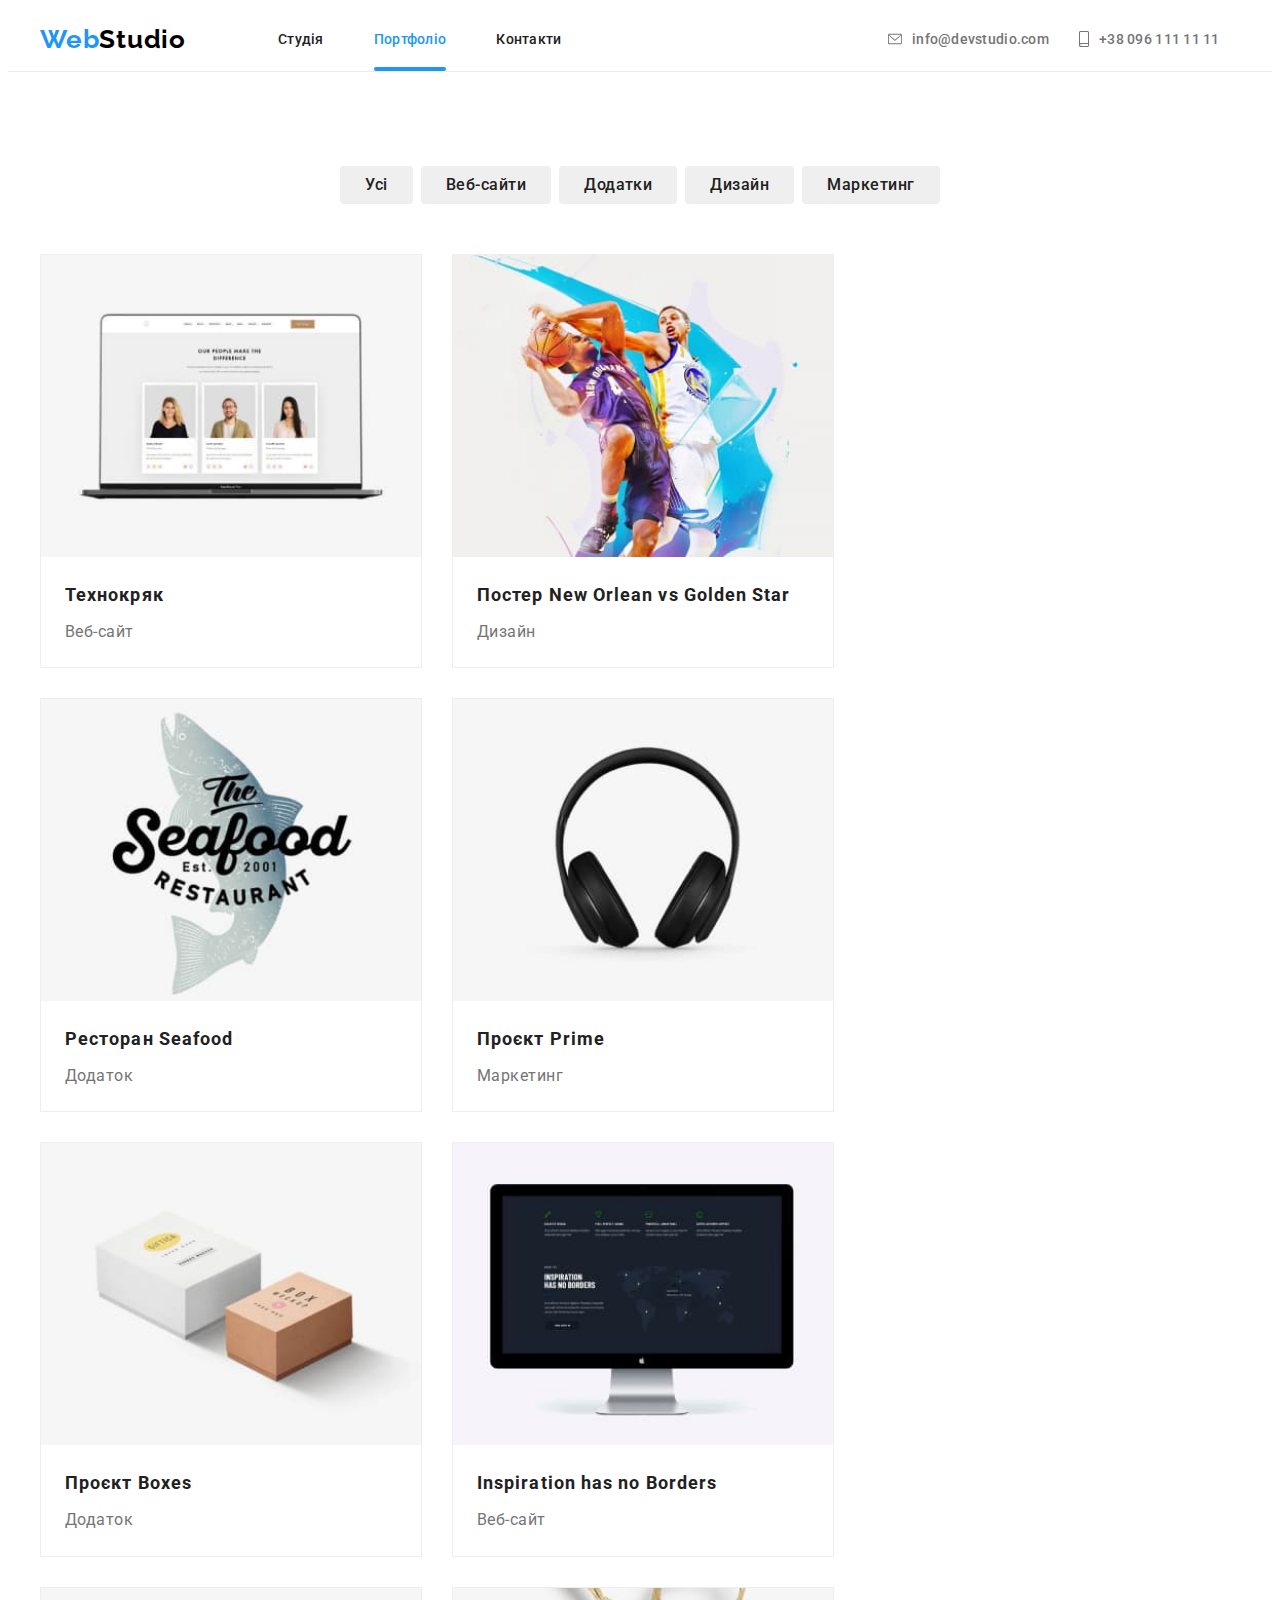
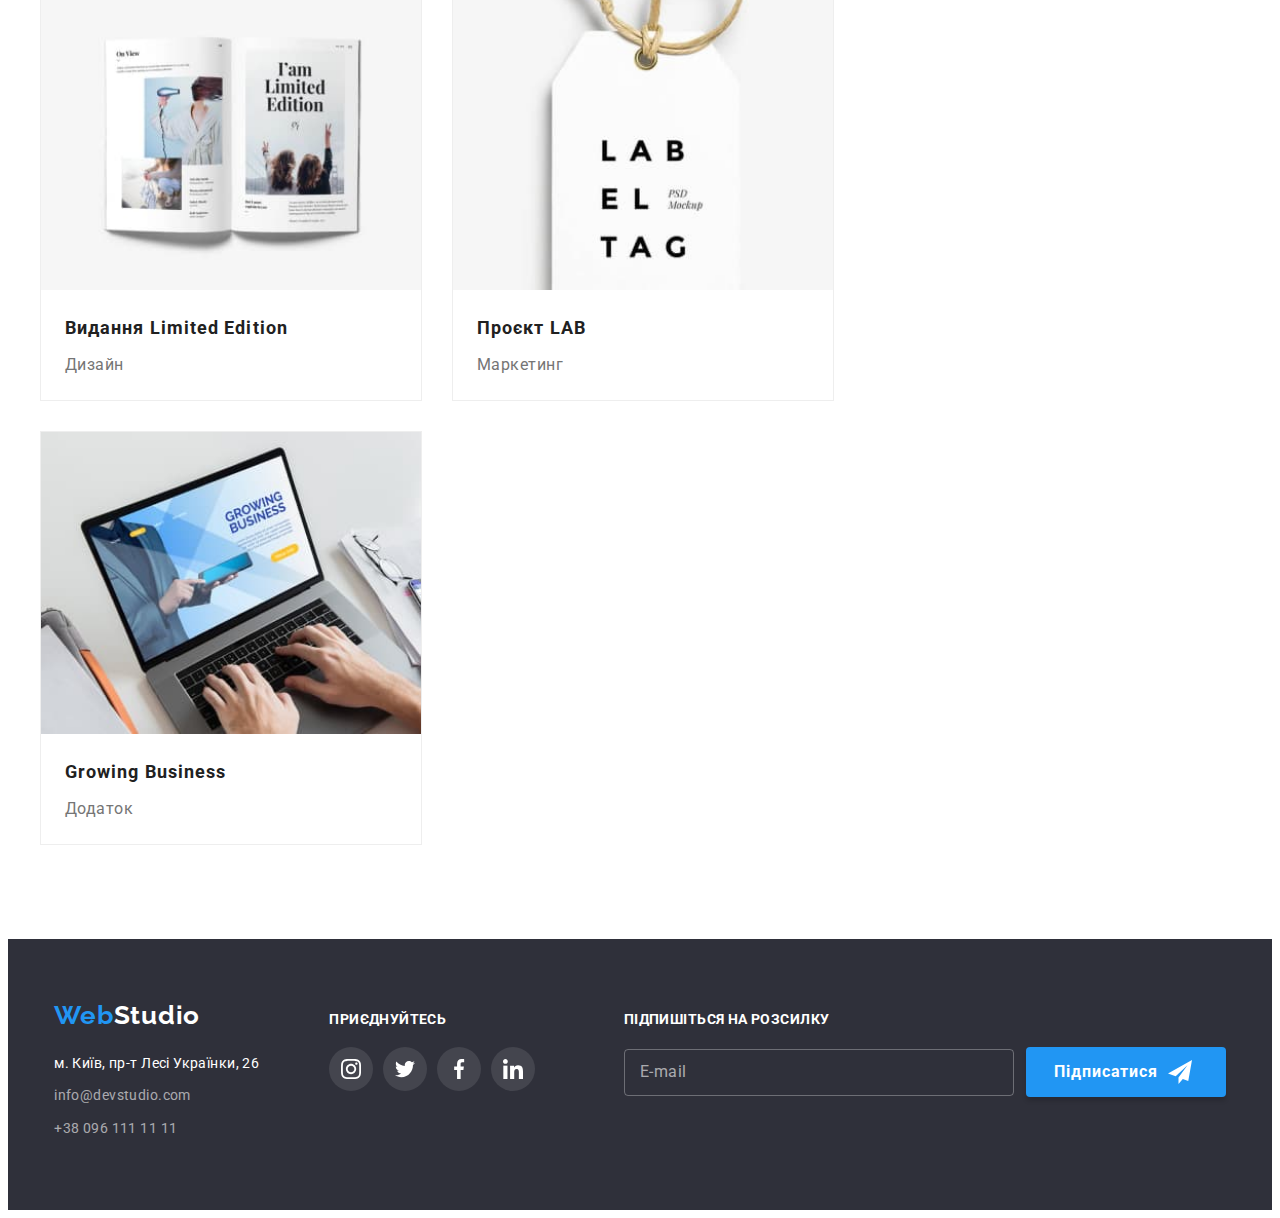
==== commit 997a6a16: "preadaptive" ====
--- a/portfolio.html
+++ b/portfolio.html
@@ -39,6 +39,11 @@
                 </svg>+38 096 111 11 11</a>
         </li>
     </ul>
+    <button class="header-btn">
+        <svg width="24" height="16">
+            <use href="./symbol-defs.svg#icon-header-btn"></use>
+        </svg>
+    </button>
             </div>
         </div>
     </header>
@@ -56,6 +61,7 @@
 <!-- Картинки -->
         <ul class="portfolio-list">
             <li class="portfolio-list-item">
+                <a class="portfolio-list-link" href="">
                     <div class="overlay">
                         <img src="./images/portfolio-list-imgfirst.jpg" alt="Image" class="portfolio-list-img"/>
                         <p class="overlay-desc">Ресурс пропонує комплексні пропозиції з різним рівнем функціоналу та сервісів. Все це дозволить відвідувачу отримати вичерпні відомості про компанію чи приватну особу.</p>
@@ -63,7 +69,8 @@
                 <div class="portfolio-list-wrap">
                     <h2 class="portfolio-list-title">Технокряк</h2>
                     <p class="portfolio-list-desc">Веб-сайт</p>
-                </div>                    
+                </div>  
+            </a>                  
             </li>
             <li class="portfolio-list-item">
                     <div class="overlay">
@@ -153,6 +160,7 @@
         <footer class="footer">
             <div class="container">
                 <div class="footer-wrap">
+                    <div class="footer-tab-wrap">
                     <div class="address-box">
             <a href="" class="footer-logo">Web<span class="footer-studio">Studio</span></a>
             <address class="address">
@@ -196,6 +204,7 @@
                         </li>
                     </ul>
         </div>
+    </div>
         
         <div class="footer-form-wrap">
             <h6 class="footer-form-title">Підпишіться на розсилку</h6>
--- a/css/main.min.css
+++ b/css/main.min.css
@@ -1 +1 @@
-ul{margin:0;list-style:none;padding:0}h1,h2,h3,h4,h5,h6,p{margin:0}a{text-decoration:none}button{border:none;cursor:pointer}address{font-style:normal}img{display:block;height:auto}textarea{resize:none}body{font-family:"Roboto";font-size:14px}.container{width:1200px;padding-right:15px;padding-left:15px;margin:0 auto}.backdrop{position:fixed;top:0;left:0;width:100%;height:100%;background-color:rgba(0,0,0,.2);opacity:1;z-index:2}.backdrop.is-hidden{opacity:0;pointer-events:none}.backdrop.is-hidden .modal{-webkit-transform:translate(-50%, -50%) scale(0);transform:translate(-50%, -50%) scale(0)}.modal{position:absolute;top:50%;left:50%;max-width:528px;padding:40px;border-radius:4px;-webkit-box-shadow:0px 2px 1px 0px rgba(0,0,0,.2),0px 1px 1px 0px rgba(0,0,0,.14),0px 1px 3px 0px rgba(0,0,0,.12);box-shadow:0px 2px 1px 0px rgba(0,0,0,.2),0px 1px 1px 0px rgba(0,0,0,.14),0px 1px 3px 0px rgba(0,0,0,.12);-webkit-transform:translate(-50%, -50%) scale(1);transform:translate(-50%, -50%) scale(1);-webkit-transition:-webkit-transform 400ms linear;transition:-webkit-transform 400ms linear;transition:transform 400ms linear;transition:transform 400ms linear, -webkit-transform 400ms linear;background-color:#fff}.modal-desc{color:#212121;text-align:center;font-family:"Roboto";font-size:20px;font-style:normal;font-weight:700;line-height:normal;letter-spacing:.6px;margin-bottom:12px}.modal-form{font-family:Roboto;font-size:12px;font-weight:400;line-height:1.1;letter-spacing:.01em;color:#757575}.modal-label{display:block;margin-bottom:10px}.modal-span{position:relative;color:#000;-webkit-transition:color 2s cubic-bezier(0.4, 0, 0.2, 1);transition:color 2s cubic-bezier(0.4, 0, 0.2, 1)}.modal-span:focus-within{color:#2196f3}.modal-span-svg{position:absolute;top:1px;left:11px}.modal-span-icon{fill:currentColor}.input-name,.input-tel,.input-email{background-color:rgba(0,0,0,0);color:#000;border-radius:4px;border:1px solid rgba(33,33,33,.2);width:100%;height:40px;padding-left:35px;margin-top:4px;-webkit-transition:outline 250ms cubic-bezier(0.4, 0, 0.2, 1);transition:outline 250ms cubic-bezier(0.4, 0, 0.2, 1)}.input-name:focus-within,.input-name:focus-within,.input-name:focus-within,.input-tel:focus-within,.input-tel:focus-within,.input-tel:focus-within,.input-email:focus-within,.input-email:focus-within,.input-email:focus-within{outline:1px solid #2196f3}.modal-textarea{margin-top:4px;padding:12px 16px 12px 16px;width:100%;height:120px;color:#000;border-radius:4px;border:1px solid rgba(33,33,33,.2);-webkit-transition:outline 250ms cubic-bezier(0.4, 0, 0.2, 1);transition:outline 250ms cubic-bezier(0.4, 0, 0.2, 1)}.modal-textarea:focus-within{outline:1px solid #2196f3}.modal-textarea::-webkit-input-placeholder{color:rgba(117,117,117,.5);font-family:"Roboto";font-size:12px;font-style:normal;font-weight:400;line-height:normal;letter-spacing:.12px}.modal-textarea::-moz-placeholder{color:rgba(117,117,117,.5);font-family:"Roboto";font-size:12px;font-style:normal;font-weight:400;line-height:normal;letter-spacing:.12px}.modal-textarea:-ms-input-placeholder{color:rgba(117,117,117,.5);font-family:"Roboto";font-size:12px;font-style:normal;font-weight:400;line-height:normal;letter-spacing:.12px}.modal-textarea::-ms-input-placeholder{color:rgba(117,117,117,.5);font-family:"Roboto";font-size:12px;font-style:normal;font-weight:400;line-height:normal;letter-spacing:.12px}.modal-textarea::placeholder{color:rgba(117,117,117,.5);font-family:"Roboto";font-size:12px;font-style:normal;font-weight:400;line-height:normal;letter-spacing:.12px}.modal-privacy{display:-webkit-box;display:-ms-flexbox;display:flex;gap:7px;-webkit-box-pack:center;-ms-flex-pack:center;justify-content:center;-webkit-box-align:center;-ms-flex-align:center;align-items:center;margin-bottom:30px}.privacy-span{color:#757575;font-family:"Roboto";font-size:14px;font-style:normal;font-weight:400;line-height:24px;letter-spacing:.42px}.privacy-link{color:#2196f3;font-family:"Roboto";font-size:14px;font-style:normal;font-weight:400;line-height:24px;letter-spacing:.42px;text-decoration-line:underline}.privacy-input{width:16px;height:15px}.section-hero-btn{margin:0 auto;display:block;height:50px;width:216px;font-size:16px;font-weight:700;line-height:1.9;letter-spacing:.06em;text-align:center;color:#fff;background-color:#2196f3;margin-top:30px;border-radius:4px;-webkit-transition:-webkit-box-shadow 250ms cubic-bezier(0.4, 0, 0.2, 1);transition:-webkit-box-shadow 250ms cubic-bezier(0.4, 0, 0.2, 1);transition:box-shadow 250ms cubic-bezier(0.4, 0, 0.2, 1);transition:box-shadow 250ms cubic-bezier(0.4, 0, 0.2, 1), -webkit-box-shadow 250ms cubic-bezier(0.4, 0, 0.2, 1)}.section-hero-btn:hover{-webkit-box-shadow:0px 4px 4px 0px rgba(0,0,0,.15);box-shadow:0px 4px 4px 0px rgba(0,0,0,.15)}.footer-form-btn{font-family:Roboto;font-size:16px;font-weight:700;line-height:30px;letter-spacing:.06em;color:#fff;width:200px;height:50px;border-radius:4px;background-color:#2196f3;-webkit-box-shadow:0px 4px 4px 0px rgba(0,0,0,.15);box-shadow:0px 4px 4px 0px rgba(0,0,0,.15);padding:10px 28px 10px 28px;display:-webkit-box;display:-ms-flexbox;display:flex;-webkit-box-align:center;-ms-flex-align:center;align-items:center;gap:10px}.filter-list-btn{font-family:Roboto;font-size:16px;font-weight:500;line-height:1.6;letter-spacing:.03em;text-align:center;color:#212121;padding:6px 22px 6px 22px;border-radius:4px;-webkit-transition:color 250ms cubic-bezier(0.4, 0, 0.2, 1),background-color 250ms cubic-bezier(0.4, 0, 0.2, 1),-webkit-box-shadow 250ms cubic-bezier(0.4, 0, 0.2, 1);transition:color 250ms cubic-bezier(0.4, 0, 0.2, 1),background-color 250ms cubic-bezier(0.4, 0, 0.2, 1),-webkit-box-shadow 250ms cubic-bezier(0.4, 0, 0.2, 1);transition:color 250ms cubic-bezier(0.4, 0, 0.2, 1),box-shadow 250ms cubic-bezier(0.4, 0, 0.2, 1),background-color 250ms cubic-bezier(0.4, 0, 0.2, 1);transition:color 250ms cubic-bezier(0.4, 0, 0.2, 1),box-shadow 250ms cubic-bezier(0.4, 0, 0.2, 1),background-color 250ms cubic-bezier(0.4, 0, 0.2, 1),-webkit-box-shadow 250ms cubic-bezier(0.4, 0, 0.2, 1)}.filter-list-btn:hover{background-color:#2196f3;color:#fff;-webkit-box-shadow:0px 2px 2px 0px rgba(0,0,0,.12),0px 1px 2px 0px rgba(0,0,0,.08),0px 3px 1px 0px rgba(0,0,0,.1);box-shadow:0px 2px 2px 0px rgba(0,0,0,.12),0px 1px 2px 0px rgba(0,0,0,.08),0px 3px 1px 0px rgba(0,0,0,.1)}.modal-send-btn{width:200px;height:50px;border-radius:4px;background-color:#2196f3;font-size:16px;font-weight:700;line-height:30px;letter-spacing:.06em;color:#fff;margin:0 auto;display:block;-webkit-box-shadow:0px 4px 4px 0px rgba(0,0,0,.15);box-shadow:0px 4px 4px 0px rgba(0,0,0,.15)}.modal-close-btn{width:30px;height:30px;border-radius:50%;border:1px solid rgba(0,0,0,.1);position:absolute;padding:9px;top:14px;right:14px;background-color:rgba(0,0,0,0)}.modal-close-btn:hover{color:#2196f3}.modal-btn-span{position:sticky;display:-webkit-box;display:-ms-flexbox;display:flex;-webkit-box-pack:center;-ms-flex-pack:center;justify-content:center;-webkit-box-align:center;-ms-flex-align:center;align-items:center;color:#000;-webkit-transition:color 250ms cubic-bezier(0.4, 0, 0.2, 1);transition:color 250ms cubic-bezier(0.4, 0, 0.2, 1)}.modal-btn-span:hover{color:#2196f3}.modal-svg-btn{fill:currentColor}.footer-form{display:-webkit-box;display:-ms-flexbox;display:flex;gap:12px}.footer-form-title{font-family:Roboto;font-size:14px;font-weight:700;line-height:16px;letter-spacing:.03em;color:#fff;text-transform:uppercase;margin-bottom:20px;margin-top:12px}.footer-form-input{background-color:rgba(0,0,0,0);border:1px solid rgba(255,255,255,.3);border-radius:4px;padding:15px;width:358px;outline:none;color:#fff}.footer-form-input::-webkit-input-placeholder{font-family:Roboto;font-size:16px;font-weight:400;line-height:20px;letter-spacing:.03em;color:rgba(255,255,255,.6)}.footer-form-input::-moz-placeholder{font-family:Roboto;font-size:16px;font-weight:400;line-height:20px;letter-spacing:.03em;color:rgba(255,255,255,.6)}.footer-form-input:-ms-input-placeholder{font-family:Roboto;font-size:16px;font-weight:400;line-height:20px;letter-spacing:.03em;color:rgba(255,255,255,.6)}.footer-form-input::-ms-input-placeholder{font-family:Roboto;font-size:16px;font-weight:400;line-height:20px;letter-spacing:.03em;color:rgba(255,255,255,.6)}.footer-form-input::placeholder{font-family:Roboto;font-size:16px;font-weight:400;line-height:20px;letter-spacing:.03em;color:rgba(255,255,255,.6)}.footer-form-link{width:24px;height:24px;display:-webkit-box;display:-ms-flexbox;display:flex;color:#fff}.footer-form-svg{fill:currentColor}.header{padding:24px 0;border-bottom:1px solid #ececec;position:sticky;top:0;background-color:#fff;z-index:1}.header-wrap{display:-webkit-box;display:-ms-flexbox;display:flex;gap:94px;-webkit-box-align:center;-ms-flex-align:center;align-items:center}.header-logo{font-family:Raleway;font-size:26px;font-weight:700;line-height:1.2;letter-spacing:.03em;text-align:left;color:#2196f3}.header-studio{color:#000}.nav-list{display:-webkit-box;display:-ms-flexbox;display:flex;gap:50px}.nav-list-link{font-weight:500;line-height:1.1;letter-spacing:.02em;text-align:left;color:#212121;position:relative;-webkit-transition:color 250ms cubic-bezier(0.4, 0, 0.2, 1);transition:color 250ms cubic-bezier(0.4, 0, 0.2, 1)}.nav-list-link:hover{color:#2196f3}@-webkit-keyframes navActive{from{opacity:0}to{opacity:1}}@keyframes navActive{from{opacity:0}to{opacity:1}}.active{color:#2196f3}.active::after{content:"";position:absolute;bottom:0;left:0;width:100%;height:4px;border-radius:2px;background-color:#2196f3;margin-bottom:-32px;-webkit-animation-name:navActive;animation-name:navActive;-webkit-animation-duration:1s;animation-duration:1s}.contacts-list{margin-left:auto;display:-webkit-box;display:-ms-flexbox;display:flex;-webkit-box-align:center;-ms-flex-align:center;align-items:center;gap:30px}.contacts-list-link{font-weight:500;line-height:1.1;letter-spacing:.02em;text-align:left;color:#757575;width:161px;height:16px;display:-webkit-box;display:-ms-flexbox;display:flex;-webkit-box-align:center;-ms-flex-align:center;align-items:center;-webkit-box-pack:center;-ms-flex-pack:center;justify-content:center;gap:10px;color:#757575;-webkit-transition:color 250ms cubic-bezier(0.4, 0, 0.2, 1);transition:color 250ms cubic-bezier(0.4, 0, 0.2, 1)}.contacts-list-link:hover{color:#2196f3}.contacts-list-svg{margin-bottom:2px;fill:currentColor}.section-hero{padding-top:200px;padding-bottom:200px;background-color:#2f303a;background-image:-webkit-gradient(linear, left top, right top, from(rgba(47, 48, 58, 0.4)), to(rgba(47, 48, 58, 0.4))),url(../../images/sectionhero-background.jpg);background-image:linear-gradient(to right, rgba(47, 48, 58, 0.4), rgba(47, 48, 58, 0.4)),url(../../images/sectionhero-background.jpg)}.section-hero-title{font-size:44px;font-weight:900;line-height:1.4;letter-spacing:.06em;text-align:center;color:#fff;max-width:696px;margin:0 auto}.section-features{padding-top:94px;padding-bottom:94px}.features-list{display:-webkit-box;display:-ms-flexbox;display:flex;gap:30px}.features-list-title{font-weight:700;line-height:1.1;letter-spacing:.03em;text-align:left;color:#212121;margin-bottom:10px;margin-top:30px}.features-list-desc{font-weight:400;line-height:1.7;letter-spacing:.03em;text-align:left;color:#757575}.features-list-item-first::before{content:"";width:270px;height:120px;border-radius:4px;background-image:url("../../images/features-list-imgfirst.png");display:inline-block}.features-list-item-second::before{content:"";width:270px;height:120px;border-radius:4px;background-image:url("../../images/features-list-imgsecond.png");display:inline-block}.features-list-item-third::before{content:"";width:270px;height:120px;border-radius:4px;background-image:url("../../images/features-list-imgthird.png");display:inline-block}.features-list-item-fourth::before{content:"";width:270px;height:120px;border-radius:4px;background-image:url("../../images/features-list-imgfourth.png");display:inline-block}.section-work{padding-top:94px;padding-bottom:94px}.section-work-title{font-size:36px;font-weight:700;line-height:1.2;letter-spacing:.03em;text-align:center;color:#212121;margin-bottom:50px}.work-list{display:-webkit-box;display:-ms-flexbox;display:flex;-webkit-box-pack:justify;-ms-flex-pack:justify;justify-content:space-between;gap:30px}.work-list-wrap{position:relative}.work-list-desc{position:absolute;bottom:0;left:0;width:100%;height:70px;background-color:rgba(47,48,58,.8);display:-webkit-box;display:-ms-flexbox;display:flex;-webkit-box-pack:center;-ms-flex-pack:center;justify-content:center;-webkit-box-align:center;-ms-flex-align:center;align-items:center;text-transform:uppercase;font-size:14px;font-weight:700;line-height:16px;letter-spacing:.03em;text-align:center;color:#fff}.section-team{padding-top:94px;padding-bottom:94px;background-color:#f5f4fa}.section-team-title{font-size:36px;font-weight:700;line-height:1.2;letter-spacing:.03em;text-align:center;color:#212121;margin-bottom:50px}.section-team-wrap{display:-webkit-box;display:-ms-flexbox;display:flex;-ms-flex-pack:distribute;justify-content:space-around}.team-list{display:-webkit-box;display:-ms-flexbox;display:flex;gap:30px}.team-list-item{border-radius:0px 0px 4px 4px;-webkit-box-shadow:0px 2px 1px 0px rgba(0,0,0,.2),0px 1px 1px 0px rgba(0,0,0,.14),0px 1px 3px 0px rgba(0,0,0,.12);box-shadow:0px 2px 1px 0px rgba(0,0,0,.2),0px 1px 1px 0px rgba(0,0,0,.14),0px 1px 3px 0px rgba(0,0,0,.12);background-color:#fff}.team-list-info{margin-top:30px}.team-list-title{font-size:16px;font-weight:500;line-height:1.2;letter-spacing:.03em;text-align:center;color:#212121;margin-bottom:10px}.team-list-desc{font-size:16px;font-weight:400;line-height:1.2;letter-spacing:.03em;text-align:center;color:#757575}.social-list{display:-webkit-box;display:-ms-flexbox;display:flex;-webkit-box-align:center;-ms-flex-align:center;align-items:center;-webkit-box-pack:center;-ms-flex-pack:center;justify-content:center;gap:10px;margin-top:16px;margin-bottom:30px}.social-list-link{width:44px;height:44px;display:-webkit-box;display:-ms-flexbox;display:flex;-webkit-box-align:center;-ms-flex-align:center;align-items:center;-webkit-box-pack:center;-ms-flex-pack:center;justify-content:center;border-radius:50%;color:#afb1b8;background-color:#fff;-webkit-transition:color 250ms cubic-bezier(0.4, 0, 0.2, 1),background-color 250ms cubic-bezier(0.4, 0, 0.2, 1);transition:color 250ms cubic-bezier(0.4, 0, 0.2, 1),background-color 250ms cubic-bezier(0.4, 0, 0.2, 1)}.social-list-link:hover{color:#fff;background-color:#2196f3}.social-list-svg{fill:currentColor}.section-clients{padding-top:94px;padding-bottom:94px}.section-clients-title{font-size:36px;font-weight:700;line-height:42px;letter-spacing:.03em;text-align:center;margin-bottom:50px}.clients-list{display:-webkit-box;display:-ms-flexbox;display:flex;gap:30px}.clients-list-item{-ms-flex-preferred-size:calc((100% - 150px)/6);flex-basis:calc((100% - 150px)/6)}.clients-list-link{display:-webkit-box;display:-ms-flexbox;display:flex;-webkit-box-align:center;-ms-flex-align:center;align-items:center;-webkit-box-pack:center;-ms-flex-pack:center;justify-content:center;height:92px;border-radius:4px;border:solid 1px;color:#afb1b8;-webkit-transition:color 250ms cubic-bezier(0.4, 0, 0.2, 1),border-color 250ms cubic-bezier(0.4, 0, 0.2, 1);transition:color 250ms cubic-bezier(0.4, 0, 0.2, 1),border-color 250ms cubic-bezier(0.4, 0, 0.2, 1)}.clients-list-link:hover{color:#2196f3;border-color:#2196f3}.clients-list-svg{fill:currentColor}footer{background-color:#2f303a;padding:60px 0}.footer-logo{font-family:Raleway;font-size:26px;font-weight:700;line-height:1.2;letter-spacing:.03em;text-align:left;color:#2196f3}.footer-studio{color:#fff}.address{margin-top:20px}.address-list-link{font-weight:400;line-height:1.7;letter-spacing:.03em;text-align:left;color:rgba(255,255,255,.6)}a[href^=https]{color:#fff}.adress-list-item{margin-bottom:9px}.footer-wrap{display:-webkit-box;display:-ms-flexbox;display:flex;gap:70px}.join-wrap-title{color:#fff;font-size:14px;font-weight:700;line-height:16px;letter-spacing:.03em;text-align:left;text-transform:uppercase;margin-bottom:20px;margin-top:12px}.join-list{display:-webkit-box;display:-ms-flexbox;display:flex;-webkit-box-align:center;-ms-flex-align:center;align-items:center;gap:10px}.join-list-link{width:44px;height:44px;display:-webkit-box;display:-ms-flexbox;display:flex;-webkit-box-align:center;-ms-flex-align:center;align-items:center;-webkit-box-pack:center;-ms-flex-pack:center;justify-content:center;border-radius:50%;background-color:rgba(255,255,255,.1);color:#fff;-webkit-transition:background-color 250ms cubic-bezier(0.4, 0, 0.2, 1);transition:background-color 250ms cubic-bezier(0.4, 0, 0.2, 1)}.join-list-link:hover{background-color:#2196f3}.join-list-svg{fill:currentColor}.portfolio-section{padding-top:94px;padding-bottom:94px}.filter-list{display:-webkit-box;display:-ms-flexbox;display:flex;gap:8px;-webkit-box-pack:center;-ms-flex-pack:center;justify-content:center}.portfolio-list{display:-webkit-box;display:-ms-flexbox;display:flex;-ms-flex-wrap:wrap;flex-wrap:wrap;gap:30px;margin-top:34px}.portfolio-list-title{font-size:18px;font-weight:700;line-height:2;letter-spacing:.06em;color:#212121;margin-bottom:4px}.portfolio-list-desc{font-size:16px;font-weight:400;line-height:1.9;letter-spacing:.03em;text-align:left;color:#757575}.portfolio-list-item{width:370px;height:404px;-webkit-transition:-webkit-box-shadow 250ms cubic-bezier(0.4, 0, 0.2, 1);transition:-webkit-box-shadow 250ms cubic-bezier(0.4, 0, 0.2, 1);transition:box-shadow 250ms cubic-bezier(0.4, 0, 0.2, 1);transition:box-shadow 250ms cubic-bezier(0.4, 0, 0.2, 1), -webkit-box-shadow 250ms cubic-bezier(0.4, 0, 0.2, 1)}.portfolio-list-item:hover .overlay-desc{-webkit-transform:translateY(0);transform:translateY(0)}.portfolio-list-item:hover{-webkit-box-shadow:1px 4px 6px 0px rgba(0,0,0,.16),0px 4px 4px 0px rgba(0,0,0,.06),0px 1px 1px 0px rgba(0,0,0,.12);box-shadow:1px 4px 6px 0px rgba(0,0,0,.16),0px 4px 4px 0px rgba(0,0,0,.06),0px 1px 1px 0px rgba(0,0,0,.12)}.portfolio-list-wrap{padding:20px 24px;border:1px solid #eee;border-top:none}.overlay{position:relative;overflow:hidden}.overlay-desc{position:absolute;top:0;left:0;-webkit-transform:translateY(100%);transform:translateY(100%);height:100%;background-color:rgba(33,150,243,.9);-webkit-transition:-webkit-transform .5s ease;transition:-webkit-transform .5s ease;transition:transform .5s ease;transition:transform .5s ease, -webkit-transform .5s ease;font-family:Roboto;font-size:18px;font-weight:400;line-height:28px;letter-spacing:.03em;color:#fff;padding:63px 24px}/*# sourceMappingURL=main.min.css.map */+ul{margin:0;list-style:none;padding:0}h1,h2,h3,h4,h5,h6,p{margin:0}a{text-decoration:none}button{border:none;cursor:pointer}address{font-style:normal}img{display:block;height:auto;width:100%}textarea{resize:none}body{font-family:"Roboto";font-size:14px}.container{padding-right:15px;padding-left:15px;margin:0 auto}@media screen and (min-width: 480px){.container{width:480px}}@media screen and (min-width: 768px){.container{width:768px}}@media screen and (min-width: 1200px){.container{width:1200px}}.backdrop{position:fixed;top:0;left:0;width:100%;height:100%;background-color:rgba(0,0,0,.2);-webkit-transition:opacity .5s cubic-bezier(0.4, 0, 0.2, 1);transition:opacity .5s cubic-bezier(0.4, 0, 0.2, 1);opacity:1;z-index:2}.backdrop.is-hidden{opacity:0;pointer-events:none}.backdrop.is-hidden .modal{-webkit-transform:translate(-50%, -200%);transform:translate(-50%, -200%)}.modal{position:absolute;top:50%;left:50%;width:450px;padding:40px;border-radius:4px;-webkit-box-shadow:0px 2px 1px 0px rgba(0,0,0,.2),0px 1px 1px 0px rgba(0,0,0,.14),0px 1px 3px 0px rgba(0,0,0,.12);box-shadow:0px 2px 1px 0px rgba(0,0,0,.2),0px 1px 1px 0px rgba(0,0,0,.14),0px 1px 3px 0px rgba(0,0,0,.12);-webkit-transform:translate(-50%, -50%);transform:translate(-50%, -50%);-webkit-transition:-webkit-transform .5s cubic-bezier(0.4, 0, 0.2, 1);transition:-webkit-transform .5s cubic-bezier(0.4, 0, 0.2, 1);transition:transform .5s cubic-bezier(0.4, 0, 0.2, 1);transition:transform .5s cubic-bezier(0.4, 0, 0.2, 1), -webkit-transform .5s cubic-bezier(0.4, 0, 0.2, 1);background-color:#fff}@media screen and (min-width: 1200px){.modal{width:528px}}.modal-desc{color:#212121;font-family:Roboto;font-size:20px;font-weight:700;line-height:30px;letter-spacing:.03em;text-align:center;margin-bottom:12px}@media screen and (min-width: 1200px){.modal-desc{line-height:23px}}.modal-form{font-family:Roboto;font-size:12px;font-weight:400;line-height:1.1;letter-spacing:.01em;color:#757575}.modal-label{display:block;margin-bottom:10px}.modal-span{position:relative;color:#000;-webkit-transition:color 2s cubic-bezier(0.4, 0, 0.2, 1);transition:color 2s cubic-bezier(0.4, 0, 0.2, 1)}.modal-span:focus-within{color:#2196f3}.modal-span-svg{position:absolute;top:1px;left:11px}.modal-span-icon{fill:currentColor}.input-name,.input-tel,.input-email{background-color:rgba(0,0,0,0);color:#000;border-radius:4px;border:1px solid rgba(33,33,33,.2);width:100%;height:40px;padding-left:35px;margin-top:4px;-webkit-transition:outline 250ms cubic-bezier(0.4, 0, 0.2, 1);transition:outline 250ms cubic-bezier(0.4, 0, 0.2, 1)}.input-name:focus-within,.input-name:focus-within,.input-name:focus-within,.input-tel:focus-within,.input-tel:focus-within,.input-tel:focus-within,.input-email:focus-within,.input-email:focus-within,.input-email:focus-within{outline:1px solid #2196f3}.modal-textarea{margin-top:4px;padding:12px 16px 12px 16px;width:100%;height:120px;color:#000;border-radius:4px;border:1px solid rgba(33,33,33,.2);-webkit-transition:outline 250ms cubic-bezier(0.4, 0, 0.2, 1);transition:outline 250ms cubic-bezier(0.4, 0, 0.2, 1)}.modal-textarea:focus-within{outline:1px solid #2196f3}.modal-textarea::-webkit-input-placeholder{color:rgba(117,117,117,.5);font-family:"Roboto";font-size:12px;font-style:normal;font-weight:400;line-height:normal;letter-spacing:.12px}.modal-textarea::-moz-placeholder{color:rgba(117,117,117,.5);font-family:"Roboto";font-size:12px;font-style:normal;font-weight:400;line-height:normal;letter-spacing:.12px}.modal-textarea:-ms-input-placeholder{color:rgba(117,117,117,.5);font-family:"Roboto";font-size:12px;font-style:normal;font-weight:400;line-height:normal;letter-spacing:.12px}.modal-textarea::-ms-input-placeholder{color:rgba(117,117,117,.5);font-family:"Roboto";font-size:12px;font-style:normal;font-weight:400;line-height:normal;letter-spacing:.12px}.modal-textarea::placeholder{color:rgba(117,117,117,.5);font-family:"Roboto";font-size:12px;font-style:normal;font-weight:400;line-height:normal;letter-spacing:.12px}.modal-privacy{display:-webkit-box;display:-ms-flexbox;display:flex;gap:7px;-webkit-box-pack:center;-ms-flex-pack:center;justify-content:center;-webkit-box-align:center;-ms-flex-align:center;align-items:center;margin-bottom:30px}.privacy-span{color:#757575;font-family:"Roboto";font-size:12px;font-style:normal;font-weight:400;line-height:1.1;letter-spacing:.03em}@media screen and (min-width: 1200px){.privacy-span{font-size:14px}}.privacy-link{color:#2196f3;font-family:"Roboto";font-size:14px;font-style:normal;font-weight:400;line-height:1.1;letter-spacing:.03em;text-decoration-line:underline}.privacy-input{width:16px;height:15px}.footer-form-btn{font-family:Roboto;font-size:16px;font-weight:700;line-height:30px;letter-spacing:.06em;color:#fff;width:200px;height:50px;border-radius:4px;background-color:#2196f3;-webkit-box-shadow:0px 4px 4px 0px rgba(0,0,0,.15);box-shadow:0px 4px 4px 0px rgba(0,0,0,.15);padding:10px 28px 10px 28px;display:-webkit-box;display:-ms-flexbox;display:flex;-webkit-box-align:center;-ms-flex-align:center;align-items:center;gap:10px}.modal-send-btn{width:200px;height:50px;border-radius:4px;background-color:#2196f3;font-size:16px;font-weight:700;line-height:30px;letter-spacing:.06em;color:#fff;margin:0 auto;display:block;-webkit-box-shadow:0px 4px 4px 0px rgba(0,0,0,.15);box-shadow:0px 4px 4px 0px rgba(0,0,0,.15)}.modal-close-btn{width:30px;height:30px;border-radius:50%;border:1px solid rgba(0,0,0,.1);position:absolute;padding:9px;top:14px;right:14px;background-color:rgba(0,0,0,0)}.modal-close-btn:hover{color:#2196f3}.modal-btn-span{position:sticky;display:-webkit-box;display:-ms-flexbox;display:flex;-webkit-box-pack:center;-ms-flex-pack:center;justify-content:center;-webkit-box-align:center;-ms-flex-align:center;align-items:center;color:#000;-webkit-transition:color 250ms cubic-bezier(0.4, 0, 0.2, 1);transition:color 250ms cubic-bezier(0.4, 0, 0.2, 1)}.modal-btn-span:hover{color:#2196f3}.modal-svg-btn{fill:currentColor}.footer-form{display:-webkit-box;display:-ms-flexbox;display:flex;-webkit-box-orient:vertical;-webkit-box-direction:normal;-ms-flex-direction:column;flex-direction:column;-webkit-box-align:center;-ms-flex-align:center;align-items:center;gap:20px}@media screen and (min-width: 1200px){.footer-form{-webkit-box-orient:horizontal;-webkit-box-direction:normal;-ms-flex-direction:row;flex-direction:row;gap:12px}}.footer-form-title{font-family:Roboto;font-size:14px;font-weight:700;line-height:16px;letter-spacing:.03em;color:#fff;text-transform:uppercase;margin-top:12px;margin-bottom:20px}.footer-form-input{width:100%;background-color:rgba(0,0,0,0);border:1px solid rgba(255,255,255,.3);border-radius:4px;padding:15px;width:358px;outline:none;color:#fff}.footer-form-input::-webkit-input-placeholder{font-family:Roboto;font-size:16px;font-weight:400;line-height:20px;letter-spacing:.03em;color:rgba(255,255,255,.6)}.footer-form-input::-moz-placeholder{font-family:Roboto;font-size:16px;font-weight:400;line-height:20px;letter-spacing:.03em;color:rgba(255,255,255,.6)}.footer-form-input:-ms-input-placeholder{font-family:Roboto;font-size:16px;font-weight:400;line-height:20px;letter-spacing:.03em;color:rgba(255,255,255,.6)}.footer-form-input::-ms-input-placeholder{font-family:Roboto;font-size:16px;font-weight:400;line-height:20px;letter-spacing:.03em;color:rgba(255,255,255,.6)}.footer-form-input::placeholder{font-family:Roboto;font-size:16px;font-weight:400;line-height:20px;letter-spacing:.03em;color:rgba(255,255,255,.6)}.footer-form-link{width:24px;height:24px;display:-webkit-box;display:-ms-flexbox;display:flex;color:#fff}.footer-form-svg{fill:currentColor}.footer-form-input{background-color:rgba(0,0,0,0);border:1px solid rgba(255,255,255,.3);border-radius:4px;padding:15px;width:100%;outline:none;color:#fff}@media screen and (min-width: 768px){.footer-form-input{width:450px}}@media screen and (min-width: 1200px){.footer-form-input{width:358px}}.header{padding:16px 0;border-bottom:1px solid #ececec;position:sticky;top:0;background-color:#fff;z-index:1}.header-wrap{display:-webkit-box;display:-ms-flexbox;display:flex;-webkit-box-align:center;-ms-flex-align:center;align-items:center}@media screen and (min-width: 768px){.header-wrap{display:-webkit-box;display:-ms-flexbox;display:flex;gap:88px}}@media screen and (min-width: 1200px){.header-wrap{gap:92px}}.header-btn{display:block;background-color:rgba(0,0,0,0);margin-left:auto}@media screen and (min-width: 768px){.header-btn{display:none}}.header-logo{font-family:Raleway;font-size:26px;font-weight:700;line-height:1.2;letter-spacing:.03em;text-align:left;color:#2196f3}.header-studio{color:#000}.nav-list{display:none}@media screen and (min-width: 768px){.nav-list{display:-webkit-box;display:-ms-flexbox;display:flex;gap:50px}.nav-list-link{font-weight:500;line-height:1.1;letter-spacing:.02em;text-align:left;color:#212121;position:relative;-webkit-transition:color 250ms cubic-bezier(0.4, 0, 0.2, 1);transition:color 250ms cubic-bezier(0.4, 0, 0.2, 1)}.nav-list-link:hover{color:#2196f3}}@-webkit-keyframes navActive{from{opacity:0}to{opacity:1}}@keyframes navActive{from{opacity:0}to{opacity:1}}.active{color:#2196f3}.active::after{content:"";position:absolute;bottom:0;left:0;display:block;width:100%;height:4px;border-radius:2px;background-color:#2196f3;margin-bottom:-30px;-webkit-animation-name:navActive;animation-name:navActive;-webkit-animation-duration:1s;animation-duration:1s}@media screen and (min-width: 1200px){.active::after{margin-bottom:-24px}}.contacts-list{display:none}@media screen and (min-width: 768px){.contacts-list{display:-webkit-box;display:-ms-flexbox;display:flex;-webkit-box-orient:vertical;-webkit-box-direction:normal;-ms-flex-direction:column;flex-direction:column;gap:10px;margin-left:auto}}@media screen and (min-width: 1200px){.contacts-list{-webkit-box-orient:horizontal;-webkit-box-direction:normal;-ms-flex-direction:row;flex-direction:row;gap:30px}}.contacts-list-link{font-weight:500;line-height:1.1;letter-spacing:.02em;text-align:left;color:#757575;width:161px;height:16px;display:-webkit-box;display:-ms-flexbox;display:flex;-webkit-box-align:center;-ms-flex-align:center;align-items:center;gap:10px;color:#757575;-webkit-transition:color 250ms cubic-bezier(0.4, 0, 0.2, 1);transition:color 250ms cubic-bezier(0.4, 0, 0.2, 1)}@media screen and (min-width: 768px){.contacts-list-link{font-size:12px}}@media screen and (min-width: 1200px){.contacts-list-link{font-size:14px}}.contacts-list-link:hover{color:#2196f3}.contacts-list-svg{margin-bottom:2px;fill:currentColor}.section-hero{padding:118px 0;background-color:#2f303a;background-repeat:no-repeat;background-size:cover;background-position:center}@media screen and (min-width: 1200px){.section-hero{padding:200px 0}}.section-hero-title{font-size:26px;font-weight:900;line-height:42px;letter-spacing:.06em;text-align:center;color:#fff;max-width:360px;margin:0 auto}@media screen and (min-width: 1200px){.section-hero-title{font-size:44px;line-height:1.4;max-width:696px}}.section-hero-btn{margin:0 auto;display:block;height:50px;width:200px;font-size:16px;font-weight:700;line-height:1.9;letter-spacing:.06em;text-align:center;color:#fff;background-color:#2196f3;margin-top:30px;border-radius:4px;-webkit-transition:-webkit-box-shadow 250ms cubic-bezier(0.4, 0, 0.2, 1);transition:-webkit-box-shadow 250ms cubic-bezier(0.4, 0, 0.2, 1);transition:box-shadow 250ms cubic-bezier(0.4, 0, 0.2, 1);transition:box-shadow 250ms cubic-bezier(0.4, 0, 0.2, 1), -webkit-box-shadow 250ms cubic-bezier(0.4, 0, 0.2, 1)}@media screen and (min-width: 1200px){.section-hero-btn{width:216px}}.section-hero-btn:hover{-webkit-box-shadow:0px 4px 4px 0px rgba(0,0,0,.15);box-shadow:0px 4px 4px 0px rgba(0,0,0,.15)}.section-features{padding:60px 0}@media screen and (min-width: 1200px){.section-features{padding:94px 0}}.features-list{display:-webkit-box;display:-ms-flexbox;display:flex;-webkit-box-orient:vertical;-webkit-box-direction:normal;-ms-flex-direction:column;flex-direction:column;gap:30px}@media screen and (min-width: 768px){.features-list{-webkit-box-orient:horizontal;-webkit-box-direction:normal;-ms-flex-direction:row;flex-direction:row;-ms-flex-wrap:wrap;flex-wrap:wrap}}.features-list-title{font-weight:700;line-height:1.1;letter-spacing:.03em;color:#212121;margin-bottom:10px;margin-top:30px;text-align:center}@media screen and (min-width: 768px){.features-list-title{text-align:left}}.features-list-desc{font-weight:400;line-height:1.7;letter-spacing:.03em;color:#757575;max-width:450px}@media screen and (min-width: 768px){.features-list-desc{max-width:354px;text-align:left}}@media screen and (min-width: 1200px){.features-list-desc{max-width:270px}}@media screen and (min-width: 768px){.features-list .features-list-item{-ms-flex-preferred-size:calc((100% - 30px)/2);flex-basis:calc((100% - 30px)/2)}}@media screen and (min-width: 1200px){.features-list .features-list-item{-ms-flex-preferred-size:calc((100% - 90px)/4);flex-basis:calc((100% - 90px)/4)}}.features-list .features-wrap{display:-webkit-box;display:-ms-flexbox;display:flex;-webkit-box-pack:center;-ms-flex-pack:center;justify-content:center;-webkit-box-align:center;-ms-flex-align:center;align-items:center;height:120px;background-color:#f5f4fa;border-radius:4px}.section-work{padding-top:94px;padding-bottom:94px}.section-work-title{font-size:36px;font-weight:700;line-height:1.2;letter-spacing:.03em;text-align:center;color:#212121;margin-bottom:50px}.work-list{display:-webkit-box;display:-ms-flexbox;display:flex;-webkit-box-pack:justify;-ms-flex-pack:justify;justify-content:space-between;gap:30px}.work-list-wrap{position:relative}.work-list-desc{position:absolute;bottom:0;left:0;width:100%;height:70px;background-color:rgba(47,48,58,.8);display:-webkit-box;display:-ms-flexbox;display:flex;-webkit-box-pack:center;-ms-flex-pack:center;justify-content:center;-webkit-box-align:center;-ms-flex-align:center;align-items:center;text-transform:uppercase;font-size:14px;font-weight:700;line-height:16px;letter-spacing:.03em;text-align:center;color:#fff}@media screen and (max-width: 1200px){.section-work{display:none}}.section-team{padding-top:94px;padding-bottom:94px;background-color:#f5f4fa}.section-team-title{font-size:36px;font-weight:700;line-height:1.2;letter-spacing:.03em;text-align:center;color:#212121;margin-bottom:50px}.section-team-wrap{display:-webkit-box;display:-ms-flexbox;display:flex;-ms-flex-pack:distribute;justify-content:space-around}.team-list{display:-webkit-box;display:-ms-flexbox;display:flex;gap:30px}.team-list-item{border-radius:0px 0px 4px 4px;-webkit-box-shadow:0px 2px 1px 0px rgba(0,0,0,.2),0px 1px 1px 0px rgba(0,0,0,.14),0px 1px 3px 0px rgba(0,0,0,.12);box-shadow:0px 2px 1px 0px rgba(0,0,0,.2),0px 1px 1px 0px rgba(0,0,0,.14),0px 1px 3px 0px rgba(0,0,0,.12);background-color:#fff}.team-list-info{margin-top:30px}.team-list-title{font-size:16px;font-weight:500;line-height:1.2;letter-spacing:.03em;text-align:center;color:#212121;margin-bottom:10px}.team-list-desc{font-size:16px;font-weight:400;line-height:1.2;letter-spacing:.03em;text-align:center;color:#757575}.social-list{display:-webkit-box;display:-ms-flexbox;display:flex;-webkit-box-align:center;-ms-flex-align:center;align-items:center;-webkit-box-pack:center;-ms-flex-pack:center;justify-content:center;gap:10px;margin-top:16px;margin-bottom:30px}.social-list-link{width:44px;height:44px;display:-webkit-box;display:-ms-flexbox;display:flex;-webkit-box-align:center;-ms-flex-align:center;align-items:center;-webkit-box-pack:center;-ms-flex-pack:center;justify-content:center;border-radius:50%;color:#afb1b8;background-color:#fff;-webkit-transition:color 250ms cubic-bezier(0.4, 0, 0.2, 1),background-color 250ms cubic-bezier(0.4, 0, 0.2, 1);transition:color 250ms cubic-bezier(0.4, 0, 0.2, 1),background-color 250ms cubic-bezier(0.4, 0, 0.2, 1)}.social-list-link:hover{color:#fff;background-color:#2196f3}.social-list-svg{fill:currentColor}.section-clients{padding-top:60px;padding-bottom:60px}@media screen and (min-width: 1200px){.section-clients{padding-top:94px;padding-bottom:94px}}.section-clients-title{font-family:Roboto;font-size:28px;font-weight:700;line-height:33px;letter-spacing:.03em;text-align:center;margin-bottom:30px}@media screen and (min-width: 1200px){.section-clients-title{font-size:36px;line-height:42px;margin-bottom:50px}}.clients-list{display:-webkit-box;display:-ms-flexbox;display:flex;-ms-flex-wrap:wrap;flex-wrap:wrap;gap:30px}.clients-list-item{-ms-flex-preferred-size:calc((100% - 30px)/2);flex-basis:calc((100% - 30px)/2)}.clients-list-link{display:-webkit-box;display:-ms-flexbox;display:flex;-webkit-box-align:center;-ms-flex-align:center;align-items:center;-webkit-box-pack:center;-ms-flex-pack:center;justify-content:center;height:92px;border-radius:4px;border:solid 1px;color:#afb1b8;-webkit-transition:color 250ms cubic-bezier(0.4, 0, 0.2, 1),border-color 250ms cubic-bezier(0.4, 0, 0.2, 1);transition:color 250ms cubic-bezier(0.4, 0, 0.2, 1),border-color 250ms cubic-bezier(0.4, 0, 0.2, 1)}.clients-list-link:hover{color:#2196f3;border-color:#2196f3}.clients-list-svg{fill:currentColor}@media screen and (min-width: 768px){.clients-list-item{-ms-flex-preferred-size:calc((100% - 60px)/3);flex-basis:calc((100% - 60px)/3)}}@media screen and (min-width: 1200px){.clients-list{display:-webkit-box;display:-ms-flexbox;display:flex;gap:30px}.clients-list-item{-ms-flex-preferred-size:calc((100% - 150px)/6);flex-basis:calc((100% - 150px)/6)}}footer{background-color:#2f303a;padding:60px 0;text-align:center}@media screen and (min-width: 1200px){footer{text-align:left}}.footer-logo{font-family:Raleway;font-size:24px;font-weight:700;line-height:28px;letter-spacing:.03em;text-align:left;color:#2196f3}@media screen and (min-width: 1200px){.footer-logo{font-size:26px;line-height:1.2}}.footer-studio{color:#fff}.address{margin-top:20px}.address-list-link{font-weight:400;line-height:1.7;letter-spacing:.03em;text-align:left;color:rgba(255,255,255,.6)}a[href^=https]{color:#fff}.adress-list-item{margin-bottom:9px}.footer-wrap{display:-webkit-box;display:-ms-flexbox;display:flex;-webkit-box-orient:vertical;-webkit-box-direction:normal;-ms-flex-direction:column;flex-direction:column;gap:60px}@media screen and (min-width: 1200px){.footer-wrap{-webkit-box-orient:horizontal;-webkit-box-direction:normal;-ms-flex-direction:row;flex-direction:row;-ms-flex-pack:distribute;justify-content:space-around}}.footer-tab-wrap{display:-webkit-box;display:-ms-flexbox;display:flex;-webkit-box-orient:vertical;-webkit-box-direction:normal;-ms-flex-direction:column;flex-direction:column;-webkit-box-align:center;-ms-flex-align:center;align-items:center;gap:60px}@media screen and (min-width: 768px){.footer-tab-wrap{-webkit-box-orient:horizontal;-webkit-box-direction:normal;-ms-flex-direction:row;flex-direction:row;-ms-flex-pack:distribute;justify-content:space-around;-webkit-box-align:baseline;-ms-flex-align:baseline;align-items:baseline}}@media screen and (min-width: 1200px){.footer-tab-wrap{gap:70px}}.join-wrap-title{color:#fff;font-size:14px;font-weight:700;line-height:16px;letter-spacing:.03em;text-align:center;text-transform:uppercase;margin-bottom:20px;margin-top:12px}@media screen and (min-width: 1200px){.join-wrap-title{text-align:left}}.join-list{display:-webkit-box;display:-ms-flexbox;display:flex;-webkit-box-align:center;-ms-flex-align:center;align-items:center;gap:10px}.join-list-link{width:44px;height:44px;display:-webkit-box;display:-ms-flexbox;display:flex;-webkit-box-align:center;-ms-flex-align:center;align-items:center;-webkit-box-pack:center;-ms-flex-pack:center;justify-content:center;border-radius:50%;background-color:rgba(255,255,255,.1);color:#fff;-webkit-transition:background-color 250ms cubic-bezier(0.4, 0, 0.2, 1);transition:background-color 250ms cubic-bezier(0.4, 0, 0.2, 1)}.join-list-link:hover{background-color:#2196f3}.join-list-svg{fill:currentColor}.portfolio-section{padding:60px 0}@media screen and (min-width: 1200px){.portfolio-section{padding:94px 0}}.filter-list{display:-webkit-box;display:-ms-flexbox;display:flex;gap:8px;-webkit-box-pack:start;-ms-flex-pack:start;justify-content:flex-start;margin-bottom:40px;-ms-flex-wrap:wrap;flex-wrap:wrap}@media screen and (min-width: 768px){.filter-list{-webkit-box-pack:center;-ms-flex-pack:center;justify-content:center;margin-bottom:30px}}@media screen and (min-width: 1200px){.filter-list{margin-bottom:50px}}.filter-list-btn{font-family:Roboto;font-size:16px;font-weight:500;line-height:1.6;letter-spacing:.03em;text-align:center;color:#212121;padding:6px 25px;border-radius:4px;-webkit-transition:color 250ms cubic-bezier(0.4, 0, 0.2, 1),background-color 250ms cubic-bezier(0.4, 0, 0.2, 1),-webkit-box-shadow 250ms cubic-bezier(0.4, 0, 0.2, 1);transition:color 250ms cubic-bezier(0.4, 0, 0.2, 1),background-color 250ms cubic-bezier(0.4, 0, 0.2, 1),-webkit-box-shadow 250ms cubic-bezier(0.4, 0, 0.2, 1);transition:color 250ms cubic-bezier(0.4, 0, 0.2, 1),box-shadow 250ms cubic-bezier(0.4, 0, 0.2, 1),background-color 250ms cubic-bezier(0.4, 0, 0.2, 1);transition:color 250ms cubic-bezier(0.4, 0, 0.2, 1),box-shadow 250ms cubic-bezier(0.4, 0, 0.2, 1),background-color 250ms cubic-bezier(0.4, 0, 0.2, 1),-webkit-box-shadow 250ms cubic-bezier(0.4, 0, 0.2, 1)}.filter-list-btn:hover{background-color:#2196f3;color:#fff;-webkit-box-shadow:0px 2px 2px 0px rgba(0,0,0,.12),0px 1px 2px 0px rgba(0,0,0,.08),0px 3px 1px 0px rgba(0,0,0,.1);box-shadow:0px 2px 2px 0px rgba(0,0,0,.12),0px 1px 2px 0px rgba(0,0,0,.08),0px 3px 1px 0px rgba(0,0,0,.1)}.portfolio-list{display:-webkit-box;display:-ms-flexbox;display:flex;-webkit-box-orient:vertical;-webkit-box-direction:normal;-ms-flex-direction:column;flex-direction:column;gap:30px}@media screen and (min-width: 768px){.portfolio-list{-webkit-box-orient:horizontal;-webkit-box-direction:normal;-ms-flex-direction:row;flex-direction:row;-ms-flex-wrap:wrap;flex-wrap:wrap}}.portfolio-list-title{font-size:18px;font-weight:700;line-height:2;letter-spacing:.06em;color:#212121;margin-bottom:4px}.portfolio-list-desc{font-size:16px;font-weight:400;line-height:1.9;letter-spacing:.03em;text-align:left;color:#757575}.portfolio-list-link{height:100%;display:block}.portfolio-list-item{-webkit-transition:-webkit-box-shadow 250ms cubic-bezier(0.4, 0, 0.2, 1);transition:-webkit-box-shadow 250ms cubic-bezier(0.4, 0, 0.2, 1);transition:box-shadow 250ms cubic-bezier(0.4, 0, 0.2, 1);transition:box-shadow 250ms cubic-bezier(0.4, 0, 0.2, 1), -webkit-box-shadow 250ms cubic-bezier(0.4, 0, 0.2, 1);border:1px solid #eee}@media screen and (min-width: 768px){.portfolio-list-item{-ms-flex-preferred-size:calc((100% - 30px)/2);flex-basis:calc((100% - 30px)/2)}}@media screen and (min-width: 1200px){.portfolio-list-item{-ms-flex-preferred-size:calc((100% - 60px)/3);flex-basis:calc((100% - 60px)/3)}}.portfolio-list-item:hover .overlay-desc{-webkit-transform:translateY(0);transform:translateY(0)}.portfolio-list-item:hover{-webkit-box-shadow:1px 4px 6px 0px rgba(0,0,0,.16),0px 4px 4px 0px rgba(0,0,0,.06),0px 1px 1px 0px rgba(0,0,0,.12);box-shadow:1px 4px 6px 0px rgba(0,0,0,.16),0px 4px 4px 0px rgba(0,0,0,.06),0px 1px 1px 0px rgba(0,0,0,.12)}.portfolio-list-wrap{padding:20px 24px}.overlay{position:relative;overflow:hidden}.overlay-desc{position:absolute;top:0;left:0;-webkit-transform:translateY(101%);transform:translateY(101%);height:100%;background-color:rgba(33,150,243,.9);-webkit-transition:-webkit-transform .5s ease;transition:-webkit-transform .5s ease;transition:transform .5s ease;transition:transform .5s ease, -webkit-transform .5s ease;font-family:Roboto;font-size:18px;font-weight:400;line-height:28px;letter-spacing:.03em;color:#fff;padding:77px 24px}@media screen and (min-width: 768px){.overlay-desc{padding:49px 24px 77px 24px}}@media screen and (min-width: 1200px){.overlay-desc{padding:63px 24px}}/*# sourceMappingURL=main.min.css.map */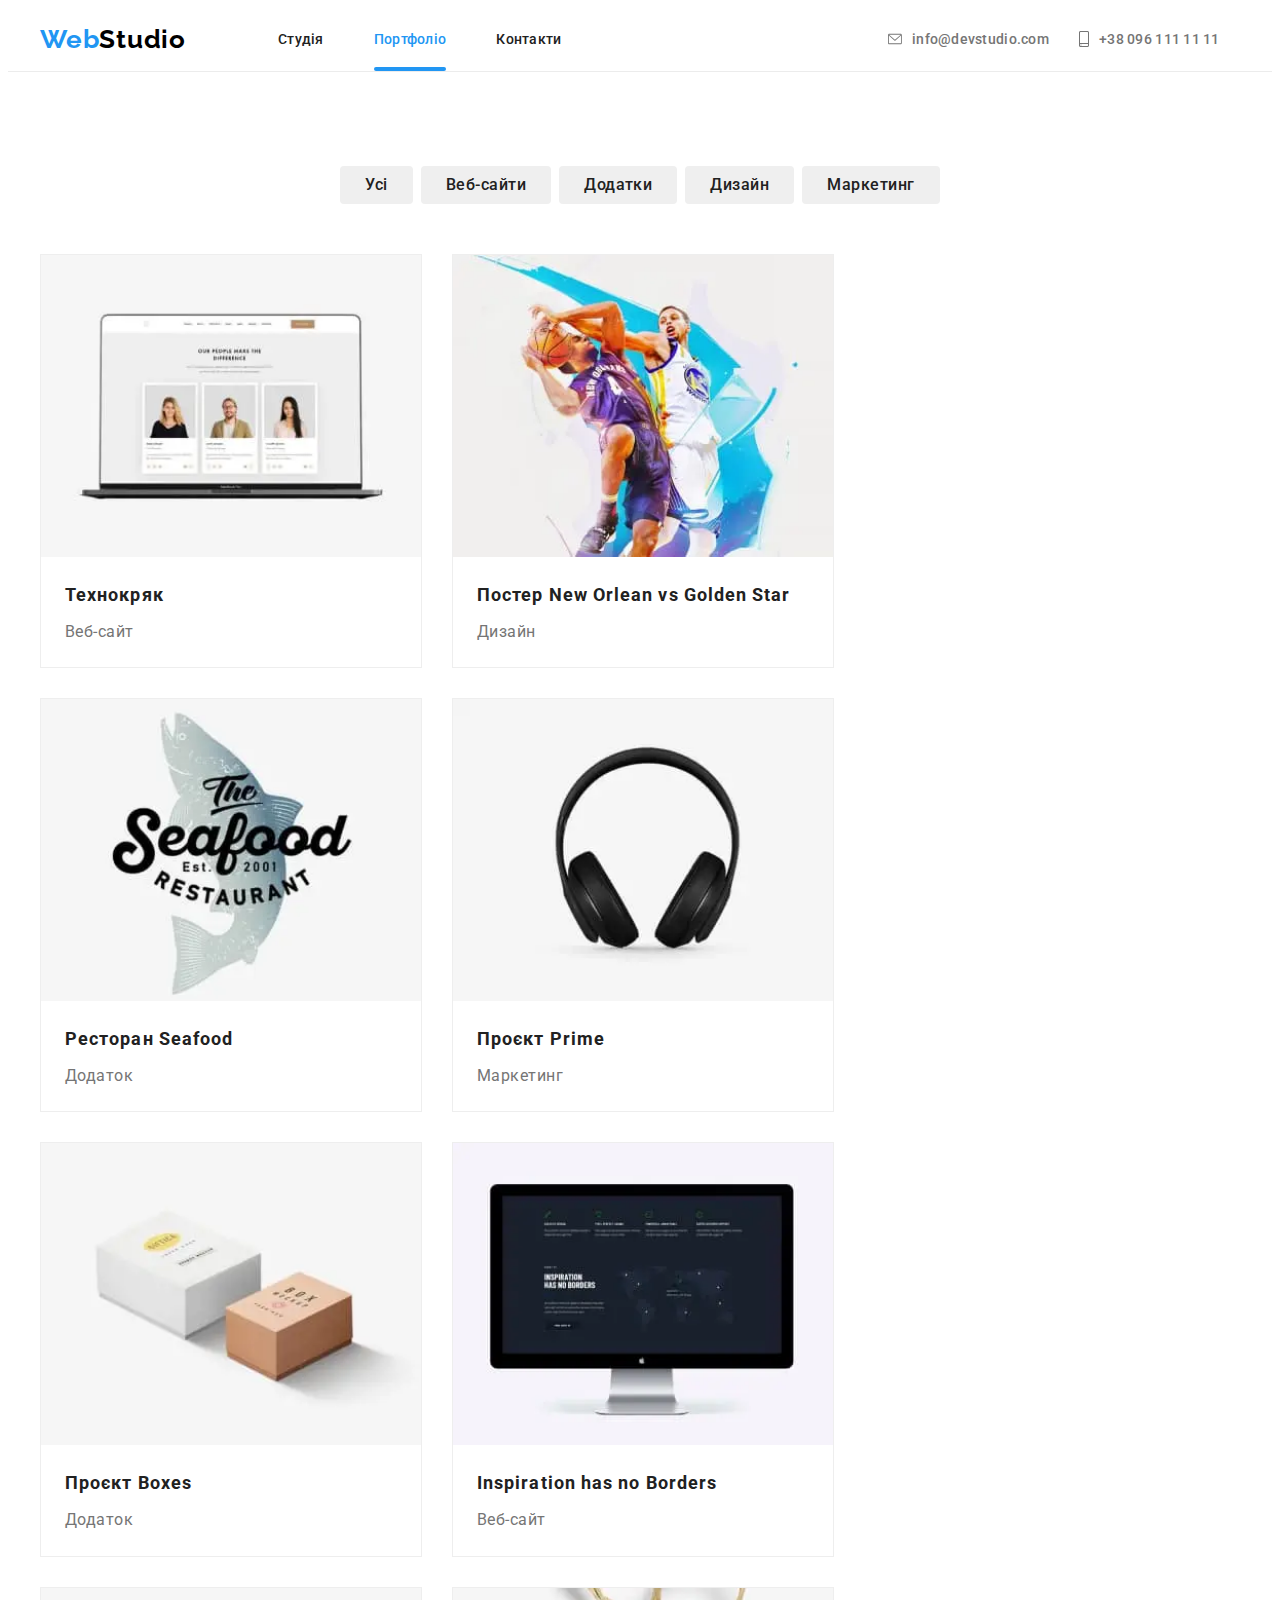
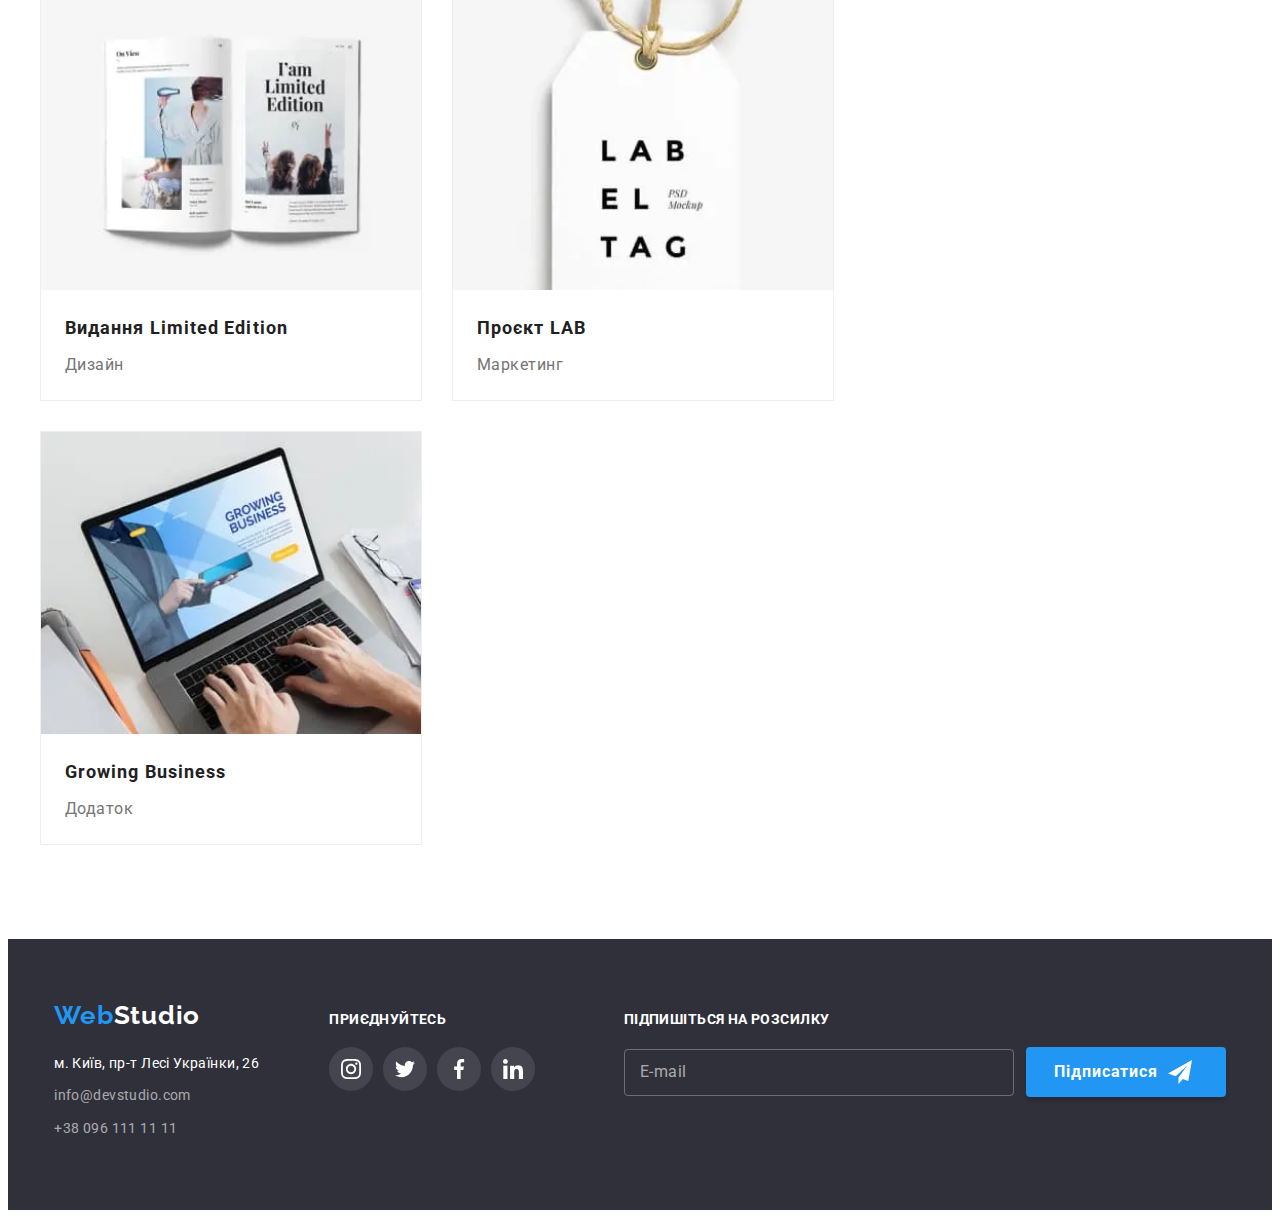
==== commit b831de9f: "picture" ====
--- a/portfolio.html
+++ b/portfolio.html
@@ -39,11 +39,42 @@
                 </svg>+38 096 111 11 11</a>
         </li>
     </ul>
-    <button class="header-btn">
+    <button class="header-btn mob-menu-open">
         <svg width="24" height="16">
             <use href="./symbol-defs.svg#icon-header-btn"></use>
         </svg>
     </button>
+    </div>
+</div>
+
+    <div class="mob-menu  is-hidden-mob">
+        <div class="mob-menu-container">
+            <button type="button" class="mob-button-close">
+                <svg class="mob-menu-close-svg" width="19"height="19">
+                    <use href="./symbol-defs.svg#icon-exit"></use>
+                </svg>
+            </button>
+
+                <nav class="mob-menu-nav">
+                    <ul class="mob-menu-nav-list">
+                        <li class="mob-menu-nav-list-item"><a href="./index.html"class="mob-menu-nav-list-link">Студія</a></li>
+                        <li class="mob-menu-nav-list-item"><a href="./portfolio.html"class="mob-menu-nav-list-link">Портфоліо</a></li>
+                        <li class="mob-menu-nav-list-item"><a href=""class="mob-menu-nav-list-link">Контакти</a></li>
+                    </ul>
+                </nav>
+
+            <div class="mob-menu-bottom">
+                <ul class="mob-menu-contacts-list">
+                    <li class="mob-menu-contacts-list-item"><a href="tel:"class="mob-menu-contacts-list-link">+38 096 111 11 11</a></li>
+                    <li class="mob-menu-contacts-list-item"><a href="mailto:"class="mob-menu-contacts-list-link mob-menu-mail">info@devstudio.com</a></li>
+                </ul>
+                <ul class="mob-menu-social-list">
+                    <li class="mob-menu-social-list-item"><a href=""class="mob-menu-social-list-link">Instagram</a></li>
+                    <li class="mob-menu-social-list-item"><a href=""class="mob-menu-social-list-link">Twitter</a></li>
+                    <li class="mob-menu-social-list-item"><a href=""class="mob-menu-social-list-link">Facebook</a></li>
+                    <li class="mob-menu-social-list-item"><a href=""class="mob-menu-social-list-link">LinkedIn</a></li>
+                </ul>
+            </div>
             </div>
         </div>
     </header>
@@ -63,7 +94,33 @@
             <li class="portfolio-list-item">
                 <a class="portfolio-list-link" href="">
                     <div class="overlay">
-                        <img src="./images/portfolio-list-imgfirst.jpg" alt="Image" class="portfolio-list-img"/>
+                        <picture>
+                            <source media="(min-width:1199px)"
+                            srcset="./images/portfolio-list-imgfirst.webp 1x, ./images/2x-desc-portfoliofirsth.webp 2x, ./images/3x-desc-portfolio-first.webp 3x"
+                            type="image/webp"
+                            />
+                            <source media="(min-width:1199px)"
+                            srcset="./images/portfolio-list-imgfirst.jpg 1x, ./images/2x-desc-portfolio-first.jpg 2x, ./images/3x-desc-portfolio-first.jpg 3x"
+                            type="image/jpeg"
+                            />
+                            <source media="(min-width:767px)"
+                            srcset="./images/tab-portfolio-first.webp 1x, ./images/2x-tab-portfolio-first.webp 2x, ./images/3x-tab-portfolio-first.webp 3x"
+                            type="image/webp"
+                            />
+                            <source media="(min-width:767px)"
+                            srcset="./images/tab-portfolio-first.jpg 1x, ./images/2x-tab-portfolio-first.jpg 2x, ./images/3x-tab-portfolio-first.jpg 3x"
+                            type="image/jpeg"
+                            />
+                            <source media="(max-width:767px)"
+                            srcset="./images/mob-portfolio-first.webp 1x, ./images/2x-mob-portfolio-first.webp 2x, ./images/3x-mob-portfolio-first.webp 3x"
+                            type="image/webp"
+                            />
+                            <source media="(max-width:767px)"
+                            srcset="./images/mob-portfolio-first.jpg 1x, ./images/2x-mob-portfolio-first.jpg 2x, ./images/3x-mob-portfolio-first.jpg 3x"
+                            type="image/jpeg"
+                            />
+                            <img src="./images/mob-portfolio-first.jpg" alt="Image" class="portfolio-list-img"/>
+                        </picture>
                         <p class="overlay-desc">Ресурс пропонує комплексні пропозиції з різним рівнем функціоналу та сервісів. Все це дозволить відвідувачу отримати вичерпні відомості про компанію чи приватну особу.</p>
                     </div>
                 <div class="portfolio-list-wrap">
@@ -74,7 +131,33 @@
             </li>
             <li class="portfolio-list-item">
                     <div class="overlay">
-                        <img src="./images/portfolio-list-imgsecond.jpg" alt="Image" class="portfolio-list-img"/>
+                        <picture>
+                            <source media="(min-width:1199px)"
+                            srcset="./images/portfolio-list-imgsecond.webp 1x, ./images/2x-desc-portfoliosecondh.webp 2x, ./images/3x-desc-portfolio-second.webp 3x"
+                            type="image/webp"
+                            />
+                            <source media="(min-width:1199px)"
+                            srcset="./images/portfolio-list-imgsecond.jpg 1x, ./images/2x-desc-portfolio-second.jpg 2x, ./images/3x-desc-portfolio-second.jpg 3x"
+                            type="image/jpeg"
+                            />
+                            <source media="(min-width:767px)"
+                            srcset="./images/tab-portfolio-second.webp 1x, ./images/2x-tab-portfolio-second.webp 2x, ./images/3x-tab-portfolio-second.webp 3x"
+                            type="image/webp"
+                            />
+                            <source media="(min-width:767px)"
+                            srcset="./images/tab-portfolio-second.jpg 1x, ./images/2x-tab-portfolio-second.jpg 2x, ./images/3x-tab-portfolio-second.jpg 3x"
+                            type="image/jpeg"
+                            />
+                            <source media="(max-width:767px)"
+                            srcset="./images/mob-portfolio-second.webp 1x, ./images/2x-mob-portfolio-second.webp 2x, ./images/3x-mob-portfolio-second.webp 3x"
+                            type="image/webp"
+                            />
+                            <source media="(max-width:767px)"
+                            srcset="./images/mob-portfolio-second.jpg 1x, ./images/2x-mob-portfolio-second.jpg 2x, ./images/3x-mob-portfolio-second.jpg 3x"
+                            type="image/jpeg"
+                            />
+                            <img src="./images/mob-portfolio-second.jpg" alt="Image" class="portfolio-list-img"/>
+                        </picture>
                         <p class="overlay-desc">Ресурс пропонує комплексні пропозиції з різним рівнем функціоналу та сервісів. Все це дозволить відвідувачу отримати вичерпні відомості про компанію чи приватну особу.</p>
                     </div>
                 <div class="portfolio-list-wrap">
@@ -84,7 +167,33 @@
             </li>
             <li class="portfolio-list-item">
                     <div class="overlay">
-                        <img src="./images/portfolio-list-imgthird.jpg" alt="Image" class="portfolio-list-img"/>
+                        <picture>
+                            <source media="(min-width:1199px)"
+                            srcset="./images/portfolio-list-imgthird.webp 1x, ./images/2x-desc-portfoliothirdh.webp 2x, ./images/3x-desc-portfolio-third.webp 3x"
+                            type="image/webp"
+                            />
+                            <source media="(min-width:1199px)"
+                            srcset="./images/portfolio-list-imgthird.jpg 1x, ./images/2x-desc-portfolio-third.jpg 2x, ./images/3x-desc-portfolio-third.jpg 3x"
+                            type="image/jpeg"
+                            />
+                            <source media="(min-width:767px)"
+                            srcset="./images/tab-portfolio-third.webp 1x, ./images/2x-tab-portfolio-third.webp 2x, ./images/3x-tab-portfolio-third.webp 3x"
+                            type="image/webp"
+                            />
+                            <source media="(min-width:767px)"
+                            srcset="./images/tab-portfolio-third.jpg 1x, ./images/2x-tab-portfolio-third.jpg 2x, ./images/3x-tab-portfolio-third.jpg 3x"
+                            type="image/jpeg"
+                            />
+                            <source media="(max-width:767px)"
+                            srcset="./images/mob-portfolio-third.webp 1x, ./images/2x-mob-portfolio-third.webp 2x, ./images/3x-mob-portfolio-third.webp 3x"
+                            type="image/webp"
+                            />
+                            <source media="(max-width:767px)"
+                            srcset="./images/mob-portfolio-third.jpg 1x, ./images/2x-mob-portfolio-third.jpg 2x, ./images/3x-mob-portfolio-third.jpg 3x"
+                            type="image/jpeg"
+                            />
+                            <img src="./images/mob-portfolio-third.jpg" alt="Image" class="portfolio-list-img"/>
+                        </picture>
                         <p class="overlay-desc">Ресурс пропонує комплексні пропозиції з різним рівнем функціоналу та сервісів. Все це дозволить відвідувачу отримати вичерпні відомості про компанію чи приватну особу.</p>
                     </div>
                 <div class="portfolio-list-wrap">
@@ -94,7 +203,33 @@
             </li>
             <li class="portfolio-list-item">
                     <div class="overlay">
-                        <img src="./images/portfolio-list-imgfourth.jpg" alt="Image" class="portfolio-list-img"/>
+                        <picture>
+                            <source media="(min-width:1199px)"
+                            srcset="./images/portfolio-list-imgfourth.webp 1x, ./images/2x-desc-portfoliofourthh.webp 2x, ./images/3x-desc-portfolio-fourth.webp 3x"
+                            type="image/webp"
+                            />
+                            <source media="(min-width:1199px)"
+                            srcset="./images/portfolio-list-imgfourth.jpg 1x, ./images/2x-desc-portfolio-fourth.jpg 2x, ./images/3x-desc-portfolio-fourth.jpg 3x"
+                            type="image/jpeg"
+                            />
+                            <source media="(min-width:767px)"
+                            srcset="./images/tab-portfolio-fourth.webp 1x, ./images/2x-tab-portfolio-fourth.webp 2x, ./images/3x-tab-portfolio-fourth.webp 3x"
+                            type="image/webp"
+                            />
+                            <source media="(min-width:767px)"
+                            srcset="./images/tab-portfolio-fourth.jpg 1x, ./images/2x-tab-portfolio-fourth.jpg 2x, ./images/3x-tab-portfolio-fourth.jpg 3x"
+                            type="image/jpeg"
+                            />
+                            <source media="(max-width:767px)"
+                            srcset="./images/mob-portfolio-fourth.webp 1x, ./images/2x-mob-portfolio-fourth.webp 2x, ./images/3x-mob-portfolio-fourth.webp 3x"
+                            type="image/webp"
+                            />
+                            <source media="(max-width:767px)"
+                            srcset="./images/mob-portfolio-fourth.jpg 1x, ./images/2x-mob-portfolio-fourth.jpg 2x, ./images/3x-mob-portfolio-fourth.jpg 3x"
+                            type="image/jpeg"
+                            />
+                            <img src="./images/mob-portfolio-fourth.jpg" alt="Image" class="portfolio-list-img"/>
+                        </picture>                        
                         <p class="overlay-desc">Ресурс пропонує комплексні пропозиції з різним рівнем функціоналу та сервісів. Все це дозволить відвідувачу отримати вичерпні відомості про компанію чи приватну особу.</p>
                     </div>
                 <div class="portfolio-list-wrap">
@@ -104,7 +239,33 @@
             </li>
             <li class="portfolio-list-item">
                     <div class="overlay">
-                        <img src="./images/portfolio-list-imgfifth.jpg" alt="Image" class="portfolio-list-img"/>
+                        <picture>
+                            <source media="(min-width:1199px)"
+                            srcset="./images/portfolio-list-imgfifth.webp 1x, ./images/2x-desc-portfoliofifthh.webp 2x, ./images/3x-desc-portfolio-fifth.webp 3x"
+                            type="image/webp"
+                            />
+                            <source media="(min-width:1199px)"
+                            srcset="./images/portfolio-list-imgfifth.jpg 1x, ./images/2x-desc-portfolio-fifth.jpg 2x, ./images/3x-desc-portfolio-fifth.jpg 3x"
+                            type="image/jpeg"
+                            />
+                            <source media="(min-width:767px)"
+                            srcset="./images/tab-portfolio-fifth.webp 1x, ./images/2x-tab-portfolio-fifth.webp 2x, ./images/3x-tab-portfolio-fifth.webp 3x"
+                            type="image/webp"
+                            />
+                            <source media="(min-width:767px)"
+                            srcset="./images/tab-portfolio-fifth.jpg 1x, ./images/2x-tab-portfolio-fifth.jpg 2x, ./images/3x-tab-portfolio-fifth.jpg 3x"
+                            type="image/jpeg"
+                            />
+                            <source media="(max-width:767px)"
+                            srcset="./images/mob-portfolio-fifth.webp 1x, ./images/2x-mob-portfolio-fifth.webp 2x, ./images/3x-mob-portfolio-fifth.webp 3x"
+                            type="image/webp"
+                            />
+                            <source media="(max-width:767px)"
+                            srcset="./images/mob-portfolio-fifth.jpg 1x, ./images/2x-mob-portfolio-fifth.jpg 2x, ./images/3x-mob-portfolio-fifth.jpg 3x"
+                            type="image/jpeg"
+                            />
+                            <img src="./images/mob-portfolio-fifth.jpg" alt="Image" class="portfolio-list-img"/>
+                        </picture>                        
                         <p class="overlay-desc">Ресурс пропонує комплексні пропозиції з різним рівнем функціоналу та сервісів. Все це дозволить відвідувачу отримати вичерпні відомості про компанію чи приватну особу.</p>
                     </div>                
                 <div class="portfolio-list-wrap">
@@ -114,7 +275,33 @@
             </li>
             <li class="portfolio-list-item">
                     <div class="overlay">
-                        <img src="./images/portfolio-list-imgsixth.jpg" alt="Image" class="portfolio-list-img"/>
+                        <picture>
+                            <source media="(min-width:1199px)"
+                            srcset="./images/portfolio-list-imgsixth.webp 1x, ./images/2x-desc-portfoliosixthh.webp 2x, ./images/3x-desc-portfolio-sixth.webp 3x"
+                            type="image/webp"
+                            />
+                            <source media="(min-width:1199px)"
+                            srcset="./images/portfolio-list-imgsixth.jpg 1x, ./images/2x-desc-portfolio-sixth.jpg 2x, ./images/3x-desc-portfolio-sixth.jpg 3x"
+                            type="image/jpeg"
+                            />
+                            <source media="(min-width:767px)"
+                            srcset="./images/tab-portfolio-sixth.webp 1x, ./images/2x-tab-portfolio-sixth.webp 2x, ./images/3x-tab-portfolio-sixth.webp 3x"
+                            type="image/webp"
+                            />
+                            <source media="(min-width:767px)"
+                            srcset="./images/tab-portfolio-sixth.jpg 1x, ./images/2x-tab-portfolio-sixth.jpg 2x, ./images/3x-tab-portfolio-sixth.jpg 3x"
+                            type="image/jpeg"
+                            />
+                            <source media="(max-width:767px)"
+                            srcset="./images/mob-portfolio-sixth.webp 1x, ./images/2x-mob-portfolio-sixth.webp 2x, ./images/3x-mob-portfolio-sixth.webp 3x"
+                            type="image/webp"
+                            />
+                            <source media="(max-width:767px)"
+                            srcset="./images/mob-portfolio-sixth.jpg 1x, ./images/2x-mob-portfolio-sixth.jpg 2x, ./images/3x-mob-portfolio-sixth.jpg 3x"
+                            type="image/jpeg"
+                            />
+                            <img src="./images/mob-portfolio-sixth.jpg" alt="Image" class="portfolio-list-img"/>
+                        </picture>                        
                         <p class="overlay-desc">Ресурс пропонує комплексні пропозиції з різним рівнем функціоналу та сервісів. Все це дозволить відвідувачу отримати вичерпні відомості про компанію чи приватну особу.</p>
                     </div>                
                 <div class="portfolio-list-wrap">
@@ -124,7 +311,33 @@
             </li>
             <li class="portfolio-list-item">
                     <div class="overlay">
-                        <img src="./images/portfolio-list-imgseventh.jpg" alt="Image" class="portfolio-list-img"/>
+                        <picture>
+                            <source media="(min-width:1199px)"
+                            srcset="./images/portfolio-list-imgseventh.webp 1x, ./images/2x-desc-portfolioseventhh.webp 2x, ./images/3x-desc-portfolio-seventh.webp 3x"
+                            type="image/webp"
+                            />
+                            <source media="(min-width:1199px)"
+                            srcset="./images/portfolio-list-imgseventh.jpg 1x, ./images/2x-desc-portfolio-seventh.jpg 2x, ./images/3x-desc-portfolio-seventh.jpg 3x"
+                            type="image/jpeg"
+                            />
+                            <source media="(min-width:767px)"
+                            srcset="./images/tab-portfolio-seventh.webp 1x, ./images/2x-tab-portfolio-seventh.webp 2x, ./images/3x-tab-portfolio-seventh.webp 3x"
+                            type="image/webp"
+                            />
+                            <source media="(min-width:767px)"
+                            srcset="./images/tab-portfolio-seventh.jpg 1x, ./images/2x-tab-portfolio-seventh.jpg 2x, ./images/3x-tab-portfolio-seventh.jpg 3x"
+                            type="image/jpeg"
+                            />
+                            <source media="(max-width:767px)"
+                            srcset="./images/mob-portfolio-seventh.webp 1x, ./images/2x-mob-portfolio-seventh.webp 2x, ./images/3x-mob-portfolio-seventh.webp 3x"
+                            type="image/webp"
+                            />
+                            <source media="(max-width:767px)"
+                            srcset="./images/mob-portfolio-seventh.jpg 1x, ./images/2x-mob-portfolio-seventh.jpg 2x, ./images/3x-mob-portfolio-seventh.jpg 3x"
+                            type="image/jpeg"
+                            />
+                            <img src="./images/mob-portfolio-seventh.jpg" alt="Image" class="portfolio-list-img"/>
+                        </picture>                        
                         <p class="overlay-desc">Ресурс пропонує комплексні пропозиції з різним рівнем функціоналу та сервісів. Все це дозволить відвідувачу отримати вичерпні відомості про компанію чи приватну особу.</p>
                     </div>                
                 <div class="portfolio-list-wrap">
@@ -134,7 +347,33 @@
             </li>
             <li class="portfolio-list-item">
                     <div class="overlay">
-                        <img src="./images/portfolio-list-imgeighth.jpg" alt="Image" class="portfolio-list-img"/>
+                        <picture>
+                            <source media="(min-width:1199px)"
+                            srcset="./images/portfolio-list-imgeighth.webp 1x, ./images/2x-desc-portfolioeighthh.webp 2x, ./images/3x-desc-portfolio-eighth.webp 3x"
+                            type="image/webp"
+                            />
+                            <source media="(min-width:1199px)"
+                            srcset="./images/portfolio-list-imgeighth.jpg 1x, ./images/2x-desc-portfolio-eighth.jpg 2x, ./images/3x-desc-portfolio-eighth.jpg 3x"
+                            type="image/jpeg"
+                            />
+                            <source media="(min-width:767px)"
+                            srcset="./images/tab-portfolio-eighth.webp 1x, ./images/2x-tab-portfolio-eighth.webp 2x, ./images/3x-tab-portfolio-eighth.webp 3x"
+                            type="image/webp"
+                            />
+                            <source media="(min-width:767px)"
+                            srcset="./images/tab-portfolio-eighth.jpg 1x, ./images/2x-tab-portfolio-eighth.jpg 2x, ./images/3x-tab-portfolio-eighth.jpg 3x"
+                            type="image/jpeg"
+                            />
+                            <source media="(max-width:767px)"
+                            srcset="./images/mob-portfolio-eighth.webp 1x, ./images/2x-mob-portfolio-eighth.webp 2x, ./images/3x-mob-portfolio-eighth.webp 3x"
+                            type="image/webp"
+                            />
+                            <source media="(max-width:767px)"
+                            srcset="./images/mob-portfolio-eighth.jpg 1x, ./images/2x-mob-portfolio-eighth.jpg 2x, ./images/3x-mob-portfolio-eighth.jpg 3x"
+                            type="image/jpeg"
+                            />
+                            <img src="./images/mob-portfolio-eighth.jpg" alt="Image" class="portfolio-list-img"/>
+                        </picture>                        
                         <p class="overlay-desc">Ресурс пропонує комплексні пропозиції з різним рівнем функціоналу та сервісів. Все це дозволить відвідувачу отримати вичерпні відомості про компанію чи приватну особу.</p>
                     </div>                
                 <div class="portfolio-list-wrap">
@@ -144,7 +383,33 @@
             </li>
             <li class="portfolio-list-item">
                     <div class="overlay">
-                        <img src="./images/portfolio-list-imgninth.jpg" alt="Image" class="portfolio-list-img"/>
+                        <picture>
+                            <source media="(min-width:1199px)"
+                            srcset="./images/portfolio-list-imgninth.webp 1x, ./images/2x-desc-portfolio-ninth.webp 2x, ./images/3x-desc-portfolio-ninth.webp 3x"
+                            type="image/webp"
+                            />
+                            <source media="(min-width:1199px)"
+                            srcset="./images/portfolio-list-imgninth.jpg 1x, ./images/2x-desc-portfolio-ninth.jpg 2x, ./images/3x-desc-portfolio-ninth.jpg 3x"
+                            type="image/jpeg"
+                            />
+                            <source media="(min-width:767px)"
+                            srcset="./images/tab-portfolio-ninth.webp 1x, ./images/2x-tab-portfolio-ninth.webp 2x, ./images/3x-tab-portfolio-ninth.webp 3x"
+                            type="image/webp"
+                            />
+                            <source media="(min-width:767px)"
+                            srcset="./images/tab-portfolio-ninth.jpg 1x, ./images/2x-tab-portfolio-ninth.jpg 2x, ./images/3x-tab-portfolio-ninth.jpg 3x"
+                            type="image/jpeg"
+                            />
+                            <source media="(max-width:767px)"
+                            srcset="./images/mob-portfolio-ninth.webp 1x, ./images/2x-mob-portfolio-ninth.webp 2x, ./images/3x-mob-portfolio-ninth.webp 3x"
+                            type="image/webp"
+                            />
+                            <source media="(max-width:767px)"
+                            srcset="./images/mob-portfolio-ninth.jpg 1x, ./images/2x-mob-portfolio-ninth.jpg 2x, ./images/3x-mob-portfolio-ninth.jpg 3x"
+                            type="image/jpeg"
+                            />
+                            <img src="./images/mob-portfolio-ninth.jpg" alt="Image" class="portfolio-list-img"/>
+                        </picture>                        
                         <p class="overlay-desc">Ресурс пропонує комплексні пропозиції з різним рівнем функціоналу та сервісів. Все це дозволить відвідувачу отримати вичерпні відомості про компанію чи приватну особу.</p>
                     </div>                
                 <div class="portfolio-list-wrap">
@@ -224,5 +489,6 @@
                 </div>  
             </div>
         </footer>
+        <script src="./mob-menu.js"></script>
 </body>
 </html>--- a/css/main.min.css
+++ b/css/main.min.css
@@ -1 +1 @@
-ul{margin:0;list-style:none;padding:0}h1,h2,h3,h4,h5,h6,p{margin:0}a{text-decoration:none}button{border:none;cursor:pointer}address{font-style:normal}img{display:block;height:auto;width:100%}textarea{resize:none}body{font-family:"Roboto";font-size:14px}.container{padding-right:15px;padding-left:15px;margin:0 auto}@media screen and (min-width: 480px){.container{width:480px}}@media screen and (min-width: 768px){.container{width:768px}}@media screen and (min-width: 1200px){.container{width:1200px}}.backdrop{position:fixed;top:0;left:0;width:100%;height:100%;background-color:rgba(0,0,0,.2);-webkit-transition:opacity .5s cubic-bezier(0.4, 0, 0.2, 1);transition:opacity .5s cubic-bezier(0.4, 0, 0.2, 1);opacity:1;z-index:2}.backdrop.is-hidden{opacity:0;pointer-events:none}.backdrop.is-hidden .modal{-webkit-transform:translate(-50%, -200%);transform:translate(-50%, -200%)}.modal{position:absolute;top:50%;left:50%;width:450px;padding:40px;border-radius:4px;-webkit-box-shadow:0px 2px 1px 0px rgba(0,0,0,.2),0px 1px 1px 0px rgba(0,0,0,.14),0px 1px 3px 0px rgba(0,0,0,.12);box-shadow:0px 2px 1px 0px rgba(0,0,0,.2),0px 1px 1px 0px rgba(0,0,0,.14),0px 1px 3px 0px rgba(0,0,0,.12);-webkit-transform:translate(-50%, -50%);transform:translate(-50%, -50%);-webkit-transition:-webkit-transform .5s cubic-bezier(0.4, 0, 0.2, 1);transition:-webkit-transform .5s cubic-bezier(0.4, 0, 0.2, 1);transition:transform .5s cubic-bezier(0.4, 0, 0.2, 1);transition:transform .5s cubic-bezier(0.4, 0, 0.2, 1), -webkit-transform .5s cubic-bezier(0.4, 0, 0.2, 1);background-color:#fff}@media screen and (min-width: 1200px){.modal{width:528px}}.modal-desc{color:#212121;font-family:Roboto;font-size:20px;font-weight:700;line-height:30px;letter-spacing:.03em;text-align:center;margin-bottom:12px}@media screen and (min-width: 1200px){.modal-desc{line-height:23px}}.modal-form{font-family:Roboto;font-size:12px;font-weight:400;line-height:1.1;letter-spacing:.01em;color:#757575}.modal-label{display:block;margin-bottom:10px}.modal-span{position:relative;color:#000;-webkit-transition:color 2s cubic-bezier(0.4, 0, 0.2, 1);transition:color 2s cubic-bezier(0.4, 0, 0.2, 1)}.modal-span:focus-within{color:#2196f3}.modal-span-svg{position:absolute;top:1px;left:11px}.modal-span-icon{fill:currentColor}.input-name,.input-tel,.input-email{background-color:rgba(0,0,0,0);color:#000;border-radius:4px;border:1px solid rgba(33,33,33,.2);width:100%;height:40px;padding-left:35px;margin-top:4px;-webkit-transition:outline 250ms cubic-bezier(0.4, 0, 0.2, 1);transition:outline 250ms cubic-bezier(0.4, 0, 0.2, 1)}.input-name:focus-within,.input-name:focus-within,.input-name:focus-within,.input-tel:focus-within,.input-tel:focus-within,.input-tel:focus-within,.input-email:focus-within,.input-email:focus-within,.input-email:focus-within{outline:1px solid #2196f3}.modal-textarea{margin-top:4px;padding:12px 16px 12px 16px;width:100%;height:120px;color:#000;border-radius:4px;border:1px solid rgba(33,33,33,.2);-webkit-transition:outline 250ms cubic-bezier(0.4, 0, 0.2, 1);transition:outline 250ms cubic-bezier(0.4, 0, 0.2, 1)}.modal-textarea:focus-within{outline:1px solid #2196f3}.modal-textarea::-webkit-input-placeholder{color:rgba(117,117,117,.5);font-family:"Roboto";font-size:12px;font-style:normal;font-weight:400;line-height:normal;letter-spacing:.12px}.modal-textarea::-moz-placeholder{color:rgba(117,117,117,.5);font-family:"Roboto";font-size:12px;font-style:normal;font-weight:400;line-height:normal;letter-spacing:.12px}.modal-textarea:-ms-input-placeholder{color:rgba(117,117,117,.5);font-family:"Roboto";font-size:12px;font-style:normal;font-weight:400;line-height:normal;letter-spacing:.12px}.modal-textarea::-ms-input-placeholder{color:rgba(117,117,117,.5);font-family:"Roboto";font-size:12px;font-style:normal;font-weight:400;line-height:normal;letter-spacing:.12px}.modal-textarea::placeholder{color:rgba(117,117,117,.5);font-family:"Roboto";font-size:12px;font-style:normal;font-weight:400;line-height:normal;letter-spacing:.12px}.modal-privacy{display:-webkit-box;display:-ms-flexbox;display:flex;gap:7px;-webkit-box-pack:center;-ms-flex-pack:center;justify-content:center;-webkit-box-align:center;-ms-flex-align:center;align-items:center;margin-bottom:30px}.privacy-span{color:#757575;font-family:"Roboto";font-size:12px;font-style:normal;font-weight:400;line-height:1.1;letter-spacing:.03em}@media screen and (min-width: 1200px){.privacy-span{font-size:14px}}.privacy-link{color:#2196f3;font-family:"Roboto";font-size:14px;font-style:normal;font-weight:400;line-height:1.1;letter-spacing:.03em;text-decoration-line:underline}.privacy-input{width:16px;height:15px}.footer-form-btn{font-family:Roboto;font-size:16px;font-weight:700;line-height:30px;letter-spacing:.06em;color:#fff;width:200px;height:50px;border-radius:4px;background-color:#2196f3;-webkit-box-shadow:0px 4px 4px 0px rgba(0,0,0,.15);box-shadow:0px 4px 4px 0px rgba(0,0,0,.15);padding:10px 28px 10px 28px;display:-webkit-box;display:-ms-flexbox;display:flex;-webkit-box-align:center;-ms-flex-align:center;align-items:center;gap:10px}.modal-send-btn{width:200px;height:50px;border-radius:4px;background-color:#2196f3;font-size:16px;font-weight:700;line-height:30px;letter-spacing:.06em;color:#fff;margin:0 auto;display:block;-webkit-box-shadow:0px 4px 4px 0px rgba(0,0,0,.15);box-shadow:0px 4px 4px 0px rgba(0,0,0,.15)}.modal-close-btn{width:30px;height:30px;border-radius:50%;border:1px solid rgba(0,0,0,.1);position:absolute;padding:9px;top:14px;right:14px;background-color:rgba(0,0,0,0)}.modal-close-btn:hover{color:#2196f3}.modal-btn-span{position:sticky;display:-webkit-box;display:-ms-flexbox;display:flex;-webkit-box-pack:center;-ms-flex-pack:center;justify-content:center;-webkit-box-align:center;-ms-flex-align:center;align-items:center;color:#000;-webkit-transition:color 250ms cubic-bezier(0.4, 0, 0.2, 1);transition:color 250ms cubic-bezier(0.4, 0, 0.2, 1)}.modal-btn-span:hover{color:#2196f3}.modal-svg-btn{fill:currentColor}.footer-form{display:-webkit-box;display:-ms-flexbox;display:flex;-webkit-box-orient:vertical;-webkit-box-direction:normal;-ms-flex-direction:column;flex-direction:column;-webkit-box-align:center;-ms-flex-align:center;align-items:center;gap:20px}@media screen and (min-width: 1200px){.footer-form{-webkit-box-orient:horizontal;-webkit-box-direction:normal;-ms-flex-direction:row;flex-direction:row;gap:12px}}.footer-form-title{font-family:Roboto;font-size:14px;font-weight:700;line-height:16px;letter-spacing:.03em;color:#fff;text-transform:uppercase;margin-top:12px;margin-bottom:20px}.footer-form-input{width:100%;background-color:rgba(0,0,0,0);border:1px solid rgba(255,255,255,.3);border-radius:4px;padding:15px;width:358px;outline:none;color:#fff}.footer-form-input::-webkit-input-placeholder{font-family:Roboto;font-size:16px;font-weight:400;line-height:20px;letter-spacing:.03em;color:rgba(255,255,255,.6)}.footer-form-input::-moz-placeholder{font-family:Roboto;font-size:16px;font-weight:400;line-height:20px;letter-spacing:.03em;color:rgba(255,255,255,.6)}.footer-form-input:-ms-input-placeholder{font-family:Roboto;font-size:16px;font-weight:400;line-height:20px;letter-spacing:.03em;color:rgba(255,255,255,.6)}.footer-form-input::-ms-input-placeholder{font-family:Roboto;font-size:16px;font-weight:400;line-height:20px;letter-spacing:.03em;color:rgba(255,255,255,.6)}.footer-form-input::placeholder{font-family:Roboto;font-size:16px;font-weight:400;line-height:20px;letter-spacing:.03em;color:rgba(255,255,255,.6)}.footer-form-link{width:24px;height:24px;display:-webkit-box;display:-ms-flexbox;display:flex;color:#fff}.footer-form-svg{fill:currentColor}.footer-form-input{background-color:rgba(0,0,0,0);border:1px solid rgba(255,255,255,.3);border-radius:4px;padding:15px;width:100%;outline:none;color:#fff}@media screen and (min-width: 768px){.footer-form-input{width:450px}}@media screen and (min-width: 1200px){.footer-form-input{width:358px}}.header{padding:16px 0;border-bottom:1px solid #ececec;position:sticky;top:0;background-color:#fff;z-index:1}.header-wrap{display:-webkit-box;display:-ms-flexbox;display:flex;-webkit-box-align:center;-ms-flex-align:center;align-items:center}@media screen and (min-width: 768px){.header-wrap{display:-webkit-box;display:-ms-flexbox;display:flex;gap:88px}}@media screen and (min-width: 1200px){.header-wrap{gap:92px}}.header-btn{display:block;background-color:rgba(0,0,0,0);margin-left:auto}@media screen and (min-width: 768px){.header-btn{display:none}}.header-logo{font-family:Raleway;font-size:26px;font-weight:700;line-height:1.2;letter-spacing:.03em;text-align:left;color:#2196f3}.header-studio{color:#000}.nav-list{display:none}@media screen and (min-width: 768px){.nav-list{display:-webkit-box;display:-ms-flexbox;display:flex;gap:50px}.nav-list-link{font-weight:500;line-height:1.1;letter-spacing:.02em;text-align:left;color:#212121;position:relative;-webkit-transition:color 250ms cubic-bezier(0.4, 0, 0.2, 1);transition:color 250ms cubic-bezier(0.4, 0, 0.2, 1)}.nav-list-link:hover{color:#2196f3}}@-webkit-keyframes navActive{from{opacity:0}to{opacity:1}}@keyframes navActive{from{opacity:0}to{opacity:1}}.active{color:#2196f3}.active::after{content:"";position:absolute;bottom:0;left:0;display:block;width:100%;height:4px;border-radius:2px;background-color:#2196f3;margin-bottom:-30px;-webkit-animation-name:navActive;animation-name:navActive;-webkit-animation-duration:1s;animation-duration:1s}@media screen and (min-width: 1200px){.active::after{margin-bottom:-24px}}.contacts-list{display:none}@media screen and (min-width: 768px){.contacts-list{display:-webkit-box;display:-ms-flexbox;display:flex;-webkit-box-orient:vertical;-webkit-box-direction:normal;-ms-flex-direction:column;flex-direction:column;gap:10px;margin-left:auto}}@media screen and (min-width: 1200px){.contacts-list{-webkit-box-orient:horizontal;-webkit-box-direction:normal;-ms-flex-direction:row;flex-direction:row;gap:30px}}.contacts-list-link{font-weight:500;line-height:1.1;letter-spacing:.02em;text-align:left;color:#757575;width:161px;height:16px;display:-webkit-box;display:-ms-flexbox;display:flex;-webkit-box-align:center;-ms-flex-align:center;align-items:center;gap:10px;color:#757575;-webkit-transition:color 250ms cubic-bezier(0.4, 0, 0.2, 1);transition:color 250ms cubic-bezier(0.4, 0, 0.2, 1)}@media screen and (min-width: 768px){.contacts-list-link{font-size:12px}}@media screen and (min-width: 1200px){.contacts-list-link{font-size:14px}}.contacts-list-link:hover{color:#2196f3}.contacts-list-svg{margin-bottom:2px;fill:currentColor}.section-hero{padding:118px 0;background-color:#2f303a;background-repeat:no-repeat;background-size:cover;background-position:center}@media screen and (min-width: 1200px){.section-hero{padding:200px 0}}.section-hero-title{font-size:26px;font-weight:900;line-height:42px;letter-spacing:.06em;text-align:center;color:#fff;max-width:360px;margin:0 auto}@media screen and (min-width: 1200px){.section-hero-title{font-size:44px;line-height:1.4;max-width:696px}}.section-hero-btn{margin:0 auto;display:block;height:50px;width:200px;font-size:16px;font-weight:700;line-height:1.9;letter-spacing:.06em;text-align:center;color:#fff;background-color:#2196f3;margin-top:30px;border-radius:4px;-webkit-transition:-webkit-box-shadow 250ms cubic-bezier(0.4, 0, 0.2, 1);transition:-webkit-box-shadow 250ms cubic-bezier(0.4, 0, 0.2, 1);transition:box-shadow 250ms cubic-bezier(0.4, 0, 0.2, 1);transition:box-shadow 250ms cubic-bezier(0.4, 0, 0.2, 1), -webkit-box-shadow 250ms cubic-bezier(0.4, 0, 0.2, 1)}@media screen and (min-width: 1200px){.section-hero-btn{width:216px}}.section-hero-btn:hover{-webkit-box-shadow:0px 4px 4px 0px rgba(0,0,0,.15);box-shadow:0px 4px 4px 0px rgba(0,0,0,.15)}.section-features{padding:60px 0}@media screen and (min-width: 1200px){.section-features{padding:94px 0}}.features-list{display:-webkit-box;display:-ms-flexbox;display:flex;-webkit-box-orient:vertical;-webkit-box-direction:normal;-ms-flex-direction:column;flex-direction:column;gap:30px}@media screen and (min-width: 768px){.features-list{-webkit-box-orient:horizontal;-webkit-box-direction:normal;-ms-flex-direction:row;flex-direction:row;-ms-flex-wrap:wrap;flex-wrap:wrap}}.features-list-title{font-weight:700;line-height:1.1;letter-spacing:.03em;color:#212121;margin-bottom:10px;margin-top:30px;text-align:center}@media screen and (min-width: 768px){.features-list-title{text-align:left}}.features-list-desc{font-weight:400;line-height:1.7;letter-spacing:.03em;color:#757575;max-width:450px}@media screen and (min-width: 768px){.features-list-desc{max-width:354px;text-align:left}}@media screen and (min-width: 1200px){.features-list-desc{max-width:270px}}@media screen and (min-width: 768px){.features-list .features-list-item{-ms-flex-preferred-size:calc((100% - 30px)/2);flex-basis:calc((100% - 30px)/2)}}@media screen and (min-width: 1200px){.features-list .features-list-item{-ms-flex-preferred-size:calc((100% - 90px)/4);flex-basis:calc((100% - 90px)/4)}}.features-list .features-wrap{display:-webkit-box;display:-ms-flexbox;display:flex;-webkit-box-pack:center;-ms-flex-pack:center;justify-content:center;-webkit-box-align:center;-ms-flex-align:center;align-items:center;height:120px;background-color:#f5f4fa;border-radius:4px}.section-work{padding-top:94px;padding-bottom:94px}.section-work-title{font-size:36px;font-weight:700;line-height:1.2;letter-spacing:.03em;text-align:center;color:#212121;margin-bottom:50px}.work-list{display:-webkit-box;display:-ms-flexbox;display:flex;-webkit-box-pack:justify;-ms-flex-pack:justify;justify-content:space-between;gap:30px}.work-list-wrap{position:relative}.work-list-desc{position:absolute;bottom:0;left:0;width:100%;height:70px;background-color:rgba(47,48,58,.8);display:-webkit-box;display:-ms-flexbox;display:flex;-webkit-box-pack:center;-ms-flex-pack:center;justify-content:center;-webkit-box-align:center;-ms-flex-align:center;align-items:center;text-transform:uppercase;font-size:14px;font-weight:700;line-height:16px;letter-spacing:.03em;text-align:center;color:#fff}@media screen and (max-width: 1200px){.section-work{display:none}}.section-team{padding-top:94px;padding-bottom:94px;background-color:#f5f4fa}.section-team-title{font-size:36px;font-weight:700;line-height:1.2;letter-spacing:.03em;text-align:center;color:#212121;margin-bottom:50px}.section-team-wrap{display:-webkit-box;display:-ms-flexbox;display:flex;-ms-flex-pack:distribute;justify-content:space-around}.team-list{display:-webkit-box;display:-ms-flexbox;display:flex;gap:30px}.team-list-item{border-radius:0px 0px 4px 4px;-webkit-box-shadow:0px 2px 1px 0px rgba(0,0,0,.2),0px 1px 1px 0px rgba(0,0,0,.14),0px 1px 3px 0px rgba(0,0,0,.12);box-shadow:0px 2px 1px 0px rgba(0,0,0,.2),0px 1px 1px 0px rgba(0,0,0,.14),0px 1px 3px 0px rgba(0,0,0,.12);background-color:#fff}.team-list-info{margin-top:30px}.team-list-title{font-size:16px;font-weight:500;line-height:1.2;letter-spacing:.03em;text-align:center;color:#212121;margin-bottom:10px}.team-list-desc{font-size:16px;font-weight:400;line-height:1.2;letter-spacing:.03em;text-align:center;color:#757575}.social-list{display:-webkit-box;display:-ms-flexbox;display:flex;-webkit-box-align:center;-ms-flex-align:center;align-items:center;-webkit-box-pack:center;-ms-flex-pack:center;justify-content:center;gap:10px;margin-top:16px;margin-bottom:30px}.social-list-link{width:44px;height:44px;display:-webkit-box;display:-ms-flexbox;display:flex;-webkit-box-align:center;-ms-flex-align:center;align-items:center;-webkit-box-pack:center;-ms-flex-pack:center;justify-content:center;border-radius:50%;color:#afb1b8;background-color:#fff;-webkit-transition:color 250ms cubic-bezier(0.4, 0, 0.2, 1),background-color 250ms cubic-bezier(0.4, 0, 0.2, 1);transition:color 250ms cubic-bezier(0.4, 0, 0.2, 1),background-color 250ms cubic-bezier(0.4, 0, 0.2, 1)}.social-list-link:hover{color:#fff;background-color:#2196f3}.social-list-svg{fill:currentColor}.section-clients{padding-top:60px;padding-bottom:60px}@media screen and (min-width: 1200px){.section-clients{padding-top:94px;padding-bottom:94px}}.section-clients-title{font-family:Roboto;font-size:28px;font-weight:700;line-height:33px;letter-spacing:.03em;text-align:center;margin-bottom:30px}@media screen and (min-width: 1200px){.section-clients-title{font-size:36px;line-height:42px;margin-bottom:50px}}.clients-list{display:-webkit-box;display:-ms-flexbox;display:flex;-ms-flex-wrap:wrap;flex-wrap:wrap;gap:30px}.clients-list-item{-ms-flex-preferred-size:calc((100% - 30px)/2);flex-basis:calc((100% - 30px)/2)}.clients-list-link{display:-webkit-box;display:-ms-flexbox;display:flex;-webkit-box-align:center;-ms-flex-align:center;align-items:center;-webkit-box-pack:center;-ms-flex-pack:center;justify-content:center;height:92px;border-radius:4px;border:solid 1px;color:#afb1b8;-webkit-transition:color 250ms cubic-bezier(0.4, 0, 0.2, 1),border-color 250ms cubic-bezier(0.4, 0, 0.2, 1);transition:color 250ms cubic-bezier(0.4, 0, 0.2, 1),border-color 250ms cubic-bezier(0.4, 0, 0.2, 1)}.clients-list-link:hover{color:#2196f3;border-color:#2196f3}.clients-list-svg{fill:currentColor}@media screen and (min-width: 768px){.clients-list-item{-ms-flex-preferred-size:calc((100% - 60px)/3);flex-basis:calc((100% - 60px)/3)}}@media screen and (min-width: 1200px){.clients-list{display:-webkit-box;display:-ms-flexbox;display:flex;gap:30px}.clients-list-item{-ms-flex-preferred-size:calc((100% - 150px)/6);flex-basis:calc((100% - 150px)/6)}}footer{background-color:#2f303a;padding:60px 0;text-align:center}@media screen and (min-width: 1200px){footer{text-align:left}}.footer-logo{font-family:Raleway;font-size:24px;font-weight:700;line-height:28px;letter-spacing:.03em;text-align:left;color:#2196f3}@media screen and (min-width: 1200px){.footer-logo{font-size:26px;line-height:1.2}}.footer-studio{color:#fff}.address{margin-top:20px}.address-list-link{font-weight:400;line-height:1.7;letter-spacing:.03em;text-align:left;color:rgba(255,255,255,.6)}a[href^=https]{color:#fff}.adress-list-item{margin-bottom:9px}.footer-wrap{display:-webkit-box;display:-ms-flexbox;display:flex;-webkit-box-orient:vertical;-webkit-box-direction:normal;-ms-flex-direction:column;flex-direction:column;gap:60px}@media screen and (min-width: 1200px){.footer-wrap{-webkit-box-orient:horizontal;-webkit-box-direction:normal;-ms-flex-direction:row;flex-direction:row;-ms-flex-pack:distribute;justify-content:space-around}}.footer-tab-wrap{display:-webkit-box;display:-ms-flexbox;display:flex;-webkit-box-orient:vertical;-webkit-box-direction:normal;-ms-flex-direction:column;flex-direction:column;-webkit-box-align:center;-ms-flex-align:center;align-items:center;gap:60px}@media screen and (min-width: 768px){.footer-tab-wrap{-webkit-box-orient:horizontal;-webkit-box-direction:normal;-ms-flex-direction:row;flex-direction:row;-ms-flex-pack:distribute;justify-content:space-around;-webkit-box-align:baseline;-ms-flex-align:baseline;align-items:baseline}}@media screen and (min-width: 1200px){.footer-tab-wrap{gap:70px}}.join-wrap-title{color:#fff;font-size:14px;font-weight:700;line-height:16px;letter-spacing:.03em;text-align:center;text-transform:uppercase;margin-bottom:20px;margin-top:12px}@media screen and (min-width: 1200px){.join-wrap-title{text-align:left}}.join-list{display:-webkit-box;display:-ms-flexbox;display:flex;-webkit-box-align:center;-ms-flex-align:center;align-items:center;gap:10px}.join-list-link{width:44px;height:44px;display:-webkit-box;display:-ms-flexbox;display:flex;-webkit-box-align:center;-ms-flex-align:center;align-items:center;-webkit-box-pack:center;-ms-flex-pack:center;justify-content:center;border-radius:50%;background-color:rgba(255,255,255,.1);color:#fff;-webkit-transition:background-color 250ms cubic-bezier(0.4, 0, 0.2, 1);transition:background-color 250ms cubic-bezier(0.4, 0, 0.2, 1)}.join-list-link:hover{background-color:#2196f3}.join-list-svg{fill:currentColor}.portfolio-section{padding:60px 0}@media screen and (min-width: 1200px){.portfolio-section{padding:94px 0}}.filter-list{display:-webkit-box;display:-ms-flexbox;display:flex;gap:8px;-webkit-box-pack:start;-ms-flex-pack:start;justify-content:flex-start;margin-bottom:40px;-ms-flex-wrap:wrap;flex-wrap:wrap}@media screen and (min-width: 768px){.filter-list{-webkit-box-pack:center;-ms-flex-pack:center;justify-content:center;margin-bottom:30px}}@media screen and (min-width: 1200px){.filter-list{margin-bottom:50px}}.filter-list-btn{font-family:Roboto;font-size:16px;font-weight:500;line-height:1.6;letter-spacing:.03em;text-align:center;color:#212121;padding:6px 25px;border-radius:4px;-webkit-transition:color 250ms cubic-bezier(0.4, 0, 0.2, 1),background-color 250ms cubic-bezier(0.4, 0, 0.2, 1),-webkit-box-shadow 250ms cubic-bezier(0.4, 0, 0.2, 1);transition:color 250ms cubic-bezier(0.4, 0, 0.2, 1),background-color 250ms cubic-bezier(0.4, 0, 0.2, 1),-webkit-box-shadow 250ms cubic-bezier(0.4, 0, 0.2, 1);transition:color 250ms cubic-bezier(0.4, 0, 0.2, 1),box-shadow 250ms cubic-bezier(0.4, 0, 0.2, 1),background-color 250ms cubic-bezier(0.4, 0, 0.2, 1);transition:color 250ms cubic-bezier(0.4, 0, 0.2, 1),box-shadow 250ms cubic-bezier(0.4, 0, 0.2, 1),background-color 250ms cubic-bezier(0.4, 0, 0.2, 1),-webkit-box-shadow 250ms cubic-bezier(0.4, 0, 0.2, 1)}.filter-list-btn:hover{background-color:#2196f3;color:#fff;-webkit-box-shadow:0px 2px 2px 0px rgba(0,0,0,.12),0px 1px 2px 0px rgba(0,0,0,.08),0px 3px 1px 0px rgba(0,0,0,.1);box-shadow:0px 2px 2px 0px rgba(0,0,0,.12),0px 1px 2px 0px rgba(0,0,0,.08),0px 3px 1px 0px rgba(0,0,0,.1)}.portfolio-list{display:-webkit-box;display:-ms-flexbox;display:flex;-webkit-box-orient:vertical;-webkit-box-direction:normal;-ms-flex-direction:column;flex-direction:column;gap:30px}@media screen and (min-width: 768px){.portfolio-list{-webkit-box-orient:horizontal;-webkit-box-direction:normal;-ms-flex-direction:row;flex-direction:row;-ms-flex-wrap:wrap;flex-wrap:wrap}}.portfolio-list-title{font-size:18px;font-weight:700;line-height:2;letter-spacing:.06em;color:#212121;margin-bottom:4px}.portfolio-list-desc{font-size:16px;font-weight:400;line-height:1.9;letter-spacing:.03em;text-align:left;color:#757575}.portfolio-list-link{height:100%;display:block}.portfolio-list-item{-webkit-transition:-webkit-box-shadow 250ms cubic-bezier(0.4, 0, 0.2, 1);transition:-webkit-box-shadow 250ms cubic-bezier(0.4, 0, 0.2, 1);transition:box-shadow 250ms cubic-bezier(0.4, 0, 0.2, 1);transition:box-shadow 250ms cubic-bezier(0.4, 0, 0.2, 1), -webkit-box-shadow 250ms cubic-bezier(0.4, 0, 0.2, 1);border:1px solid #eee}@media screen and (min-width: 768px){.portfolio-list-item{-ms-flex-preferred-size:calc((100% - 30px)/2);flex-basis:calc((100% - 30px)/2)}}@media screen and (min-width: 1200px){.portfolio-list-item{-ms-flex-preferred-size:calc((100% - 60px)/3);flex-basis:calc((100% - 60px)/3)}}.portfolio-list-item:hover .overlay-desc{-webkit-transform:translateY(0);transform:translateY(0)}.portfolio-list-item:hover{-webkit-box-shadow:1px 4px 6px 0px rgba(0,0,0,.16),0px 4px 4px 0px rgba(0,0,0,.06),0px 1px 1px 0px rgba(0,0,0,.12);box-shadow:1px 4px 6px 0px rgba(0,0,0,.16),0px 4px 4px 0px rgba(0,0,0,.06),0px 1px 1px 0px rgba(0,0,0,.12)}.portfolio-list-wrap{padding:20px 24px}.overlay{position:relative;overflow:hidden}.overlay-desc{position:absolute;top:0;left:0;-webkit-transform:translateY(101%);transform:translateY(101%);height:100%;background-color:rgba(33,150,243,.9);-webkit-transition:-webkit-transform .5s ease;transition:-webkit-transform .5s ease;transition:transform .5s ease;transition:transform .5s ease, -webkit-transform .5s ease;font-family:Roboto;font-size:18px;font-weight:400;line-height:28px;letter-spacing:.03em;color:#fff;padding:77px 24px}@media screen and (min-width: 768px){.overlay-desc{padding:49px 24px 77px 24px}}@media screen and (min-width: 1200px){.overlay-desc{padding:63px 24px}}/*# sourceMappingURL=main.min.css.map */+ul{margin:0;list-style:none;padding:0}h1,h2,h3,h4,h5,h6,p{margin:0}a{text-decoration:none}button{border:none;cursor:pointer}address{font-style:normal}img{display:block;height:auto;width:100%}textarea{resize:none}body{font-family:"Roboto";font-size:14px}.container{padding-right:15px;padding-left:15px;margin:0 auto}@media screen and (min-width: 480px){.container{width:480px}}@media screen and (min-width: 768px){.container{width:768px}}@media screen and (min-width: 1200px){.container{width:1200px}}.backdrop{position:fixed;top:0;left:0;width:100%;height:100%;background-color:rgba(0,0,0,.2);-webkit-transition:opacity .5s cubic-bezier(0.4, 0, 0.2, 1);transition:opacity .5s cubic-bezier(0.4, 0, 0.2, 1);opacity:1;z-index:2}.backdrop.is-hidden{opacity:0;pointer-events:none}.backdrop.is-hidden .modal{-webkit-transform:translate(-50%, -200%);transform:translate(-50%, -200%)}.modal{position:absolute;top:50%;left:50%;width:450px;padding:40px;border-radius:4px;-webkit-box-shadow:0px 2px 1px 0px rgba(0,0,0,.2),0px 1px 1px 0px rgba(0,0,0,.14),0px 1px 3px 0px rgba(0,0,0,.12);box-shadow:0px 2px 1px 0px rgba(0,0,0,.2),0px 1px 1px 0px rgba(0,0,0,.14),0px 1px 3px 0px rgba(0,0,0,.12);-webkit-transform:translate(-50%, -50%);transform:translate(-50%, -50%);-webkit-transition:-webkit-transform .5s cubic-bezier(0.4, 0, 0.2, 1);transition:-webkit-transform .5s cubic-bezier(0.4, 0, 0.2, 1);transition:transform .5s cubic-bezier(0.4, 0, 0.2, 1);transition:transform .5s cubic-bezier(0.4, 0, 0.2, 1), -webkit-transform .5s cubic-bezier(0.4, 0, 0.2, 1);background-color:#fff}@media screen and (min-width: 1200px){.modal{width:528px}}.modal-desc{color:#212121;font-family:Roboto;font-size:20px;font-weight:700;line-height:30px;letter-spacing:.03em;text-align:center;margin-bottom:12px}@media screen and (min-width: 1200px){.modal-desc{line-height:23px}}.modal-form{font-family:Roboto;font-size:12px;font-weight:400;line-height:1.1;letter-spacing:.01em;color:#757575}.modal-label{display:block;margin-bottom:10px}.modal-span{position:relative;color:#000;-webkit-transition:color 2s cubic-bezier(0.4, 0, 0.2, 1);transition:color 2s cubic-bezier(0.4, 0, 0.2, 1)}.modal-span:focus-within{color:#2196f3}.modal-span-svg{position:absolute;top:1px;left:11px}.modal-span-icon{fill:currentColor}.input-name,.input-tel,.input-email{background-color:rgba(0,0,0,0);color:#000;border-radius:4px;border:1px solid rgba(33,33,33,.2);width:100%;height:40px;padding-left:35px;margin-top:4px;-webkit-transition:outline 250ms cubic-bezier(0.4, 0, 0.2, 1);transition:outline 250ms cubic-bezier(0.4, 0, 0.2, 1)}.input-name:focus-within,.input-name:focus-within,.input-name:focus-within,.input-tel:focus-within,.input-tel:focus-within,.input-tel:focus-within,.input-email:focus-within,.input-email:focus-within,.input-email:focus-within{outline:1px solid #2196f3}.modal-textarea{margin-top:4px;padding:12px 16px 12px 16px;width:100%;height:120px;color:#000;border-radius:4px;border:1px solid rgba(33,33,33,.2);-webkit-transition:outline 250ms cubic-bezier(0.4, 0, 0.2, 1);transition:outline 250ms cubic-bezier(0.4, 0, 0.2, 1)}.modal-textarea:focus-within{outline:1px solid #2196f3}.modal-textarea::-webkit-input-placeholder{color:rgba(117,117,117,.5);font-family:"Roboto";font-size:12px;font-style:normal;font-weight:400;line-height:normal;letter-spacing:.12px}.modal-textarea::-moz-placeholder{color:rgba(117,117,117,.5);font-family:"Roboto";font-size:12px;font-style:normal;font-weight:400;line-height:normal;letter-spacing:.12px}.modal-textarea:-ms-input-placeholder{color:rgba(117,117,117,.5);font-family:"Roboto";font-size:12px;font-style:normal;font-weight:400;line-height:normal;letter-spacing:.12px}.modal-textarea::-ms-input-placeholder{color:rgba(117,117,117,.5);font-family:"Roboto";font-size:12px;font-style:normal;font-weight:400;line-height:normal;letter-spacing:.12px}.modal-textarea::placeholder{color:rgba(117,117,117,.5);font-family:"Roboto";font-size:12px;font-style:normal;font-weight:400;line-height:normal;letter-spacing:.12px}.modal-privacy{display:-webkit-box;display:-ms-flexbox;display:flex;gap:7px;-webkit-box-pack:center;-ms-flex-pack:center;justify-content:center;-webkit-box-align:center;-ms-flex-align:center;align-items:center;margin-bottom:30px}.privacy-span{color:#757575;font-family:"Roboto";font-size:12px;font-style:normal;font-weight:400;line-height:1.1;letter-spacing:.03em}@media screen and (min-width: 1200px){.privacy-span{font-size:14px}}.privacy-link{color:#2196f3;font-family:"Roboto";font-size:14px;font-style:normal;font-weight:400;line-height:1.1;letter-spacing:.03em;text-decoration-line:underline}.privacy-input{width:16px;height:15px}.footer-form-btn{font-family:Roboto;font-size:16px;font-weight:700;line-height:30px;letter-spacing:.06em;color:#fff;width:200px;height:50px;border-radius:4px;background-color:#2196f3;-webkit-box-shadow:0px 4px 4px 0px rgba(0,0,0,.15);box-shadow:0px 4px 4px 0px rgba(0,0,0,.15);padding:10px 28px 10px 28px;display:-webkit-box;display:-ms-flexbox;display:flex;-webkit-box-align:center;-ms-flex-align:center;align-items:center;gap:10px}.modal-send-btn{width:200px;height:50px;border-radius:4px;background-color:#2196f3;font-size:16px;font-weight:700;line-height:30px;letter-spacing:.06em;color:#fff;margin:0 auto;display:block;-webkit-box-shadow:0px 4px 4px 0px rgba(0,0,0,.15);box-shadow:0px 4px 4px 0px rgba(0,0,0,.15)}.modal-close-btn{width:30px;height:30px;border-radius:50%;border:1px solid rgba(0,0,0,.1);position:absolute;padding:9px;top:14px;right:14px;background-color:rgba(0,0,0,0)}.modal-close-btn:hover{color:#2196f3}.modal-btn-span{position:sticky;display:-webkit-box;display:-ms-flexbox;display:flex;-webkit-box-pack:center;-ms-flex-pack:center;justify-content:center;-webkit-box-align:center;-ms-flex-align:center;align-items:center;color:#000;-webkit-transition:color 250ms cubic-bezier(0.4, 0, 0.2, 1);transition:color 250ms cubic-bezier(0.4, 0, 0.2, 1)}.modal-btn-span:hover{color:#2196f3}.modal-svg-btn{fill:currentColor}.footer-form{display:-webkit-box;display:-ms-flexbox;display:flex;-webkit-box-orient:vertical;-webkit-box-direction:normal;-ms-flex-direction:column;flex-direction:column;-webkit-box-align:center;-ms-flex-align:center;align-items:center;gap:20px}@media screen and (min-width: 1200px){.footer-form{-webkit-box-orient:horizontal;-webkit-box-direction:normal;-ms-flex-direction:row;flex-direction:row;gap:12px}}.footer-form-title{font-family:Roboto;font-size:14px;font-weight:700;line-height:16px;letter-spacing:.03em;color:#fff;text-transform:uppercase;margin-top:12px;margin-bottom:20px}.footer-form-input{width:100%;background-color:rgba(0,0,0,0);border:1px solid rgba(255,255,255,.3);border-radius:4px;padding:15px;width:358px;outline:none;color:#fff}.footer-form-input::-webkit-input-placeholder{font-family:Roboto;font-size:16px;font-weight:400;line-height:20px;letter-spacing:.03em;color:rgba(255,255,255,.6)}.footer-form-input::-moz-placeholder{font-family:Roboto;font-size:16px;font-weight:400;line-height:20px;letter-spacing:.03em;color:rgba(255,255,255,.6)}.footer-form-input:-ms-input-placeholder{font-family:Roboto;font-size:16px;font-weight:400;line-height:20px;letter-spacing:.03em;color:rgba(255,255,255,.6)}.footer-form-input::-ms-input-placeholder{font-family:Roboto;font-size:16px;font-weight:400;line-height:20px;letter-spacing:.03em;color:rgba(255,255,255,.6)}.footer-form-input::placeholder{font-family:Roboto;font-size:16px;font-weight:400;line-height:20px;letter-spacing:.03em;color:rgba(255,255,255,.6)}.footer-form-link{width:24px;height:24px;display:-webkit-box;display:-ms-flexbox;display:flex;color:#fff}.footer-form-svg{fill:currentColor}.footer-form-input{background-color:rgba(0,0,0,0);border:1px solid rgba(255,255,255,.3);border-radius:4px;padding:15px;width:100%;outline:none;color:#fff}@media screen and (min-width: 768px){.footer-form-input{width:450px}}@media screen and (min-width: 1200px){.footer-form-input{width:358px}}.is-hidden-mob{opacity:0;pointer-events:none;visibility:hidden}.mob-menu{position:fixed;z-index:1;top:0;left:0;width:100vw;height:100vh;padding:48px 40px;background-color:#fff;-webkit-transform:translateX(0);transform:translateX(0);-webkit-transition:1s;transition:1s}.mob-menu.is-hidden-mob{-webkit-transform:translateX(-100%);transform:translateX(-100%)}.mob-menu-container{display:-webkit-box;display:-ms-flexbox;display:flex;-webkit-box-orient:vertical;-webkit-box-direction:normal;-ms-flex-direction:column;flex-direction:column;-webkit-box-pack:justify;-ms-flex-pack:justify;justify-content:space-between;height:100%}.mob-button-close{position:absolute;width:40px;height:40px;top:10px;right:10px;background:rgba(0,0,0,0)}.mob-button-close:hover{color:#2196f3}.mob-menu-close-svg{fill:currentColor}.mob-menu-nav-list-item{margin-bottom:32px}.mob-menu-contacts-list-item:not(:last-child){margin-bottom:32px}.mob-menu-social-list{display:-webkit-box;display:-ms-flexbox;display:flex;gap:10px;margin-top:64px}.mob-menu-nav-list-link{font-family:Roboto;font-size:40px;font-weight:500;line-height:46.88px;letter-spacing:.02em;text-align:left;color:#212121}.mob-menu-nav-list-link:hover{color:#2196f3}.mob-menu-contacts-list-link{font-family:Roboto;font-size:34px;font-weight:500;line-height:39.84px;letter-spacing:.02em;text-align:left;color:#757575}.mob-menu-contacts-list-link:hover{color:#2196f3}.mob-menu-mail{font-family:Roboto;font-size:24px;font-weight:500;line-height:28.13px;letter-spacing:.02em;text-align:left;color:#757575}.mob-menu-social-list-item:not(:last-child){border-right:1px solid rgba(33,33,33,.2)}.mob-menu-social-list-link{font-family:Roboto;font-size:18px;font-weight:500;line-height:22px;letter-spacing:.02em;text-align:left;color:#2196f3;padding-right:10px}.header{padding:16px 0;border-bottom:1px solid #ececec;position:sticky;top:0;background-color:#fff;z-index:1}.header-wrap{display:-webkit-box;display:-ms-flexbox;display:flex;-webkit-box-align:center;-ms-flex-align:center;align-items:center}@media screen and (min-width: 768px){.header-wrap{display:-webkit-box;display:-ms-flexbox;display:flex;gap:88px}}@media screen and (min-width: 1200px){.header-wrap{gap:92px}}.header-btn{display:block;background-color:rgba(0,0,0,0);margin-left:auto}@media screen and (min-width: 768px){.header-btn{display:none}}.header-logo{font-family:Raleway;font-size:26px;font-weight:700;line-height:1.2;letter-spacing:.03em;text-align:left;color:#2196f3}.header-studio{color:#000}.nav-list{display:none}@media screen and (min-width: 768px){.nav-list{display:-webkit-box;display:-ms-flexbox;display:flex;gap:50px}.nav-list-link{font-weight:500;line-height:1.1;letter-spacing:.02em;text-align:left;color:#212121;position:relative;-webkit-transition:color 250ms cubic-bezier(0.4, 0, 0.2, 1);transition:color 250ms cubic-bezier(0.4, 0, 0.2, 1)}.nav-list-link:hover{color:#2196f3}}@-webkit-keyframes navActive{from{opacity:0}to{opacity:1}}@keyframes navActive{from{opacity:0}to{opacity:1}}.active{color:#2196f3}.active::after{content:"";position:absolute;bottom:0;left:0;display:block;width:100%;height:4px;border-radius:2px;background-color:#2196f3;margin-bottom:-30px;-webkit-animation-name:navActive;animation-name:navActive;-webkit-animation-duration:1s;animation-duration:1s}@media screen and (min-width: 1200px){.active::after{margin-bottom:-24px}}.contacts-list{display:none}@media screen and (min-width: 768px){.contacts-list{display:-webkit-box;display:-ms-flexbox;display:flex;-webkit-box-orient:vertical;-webkit-box-direction:normal;-ms-flex-direction:column;flex-direction:column;gap:10px;margin-left:auto}}@media screen and (min-width: 1200px){.contacts-list{-webkit-box-orient:horizontal;-webkit-box-direction:normal;-ms-flex-direction:row;flex-direction:row;gap:30px}}.contacts-list-link{font-weight:500;line-height:1.1;letter-spacing:.02em;text-align:left;color:#757575;width:161px;height:16px;display:-webkit-box;display:-ms-flexbox;display:flex;-webkit-box-align:center;-ms-flex-align:center;align-items:center;gap:10px;color:#757575;-webkit-transition:color 250ms cubic-bezier(0.4, 0, 0.2, 1);transition:color 250ms cubic-bezier(0.4, 0, 0.2, 1)}@media screen and (min-width: 768px){.contacts-list-link{font-size:12px}}@media screen and (min-width: 1200px){.contacts-list-link{font-size:14px}}.contacts-list-link:hover{color:#2196f3}.contacts-list-svg{margin-bottom:2px;fill:currentColor}.section-hero{padding:118px 0;background-color:#2f303a;background-image:-webkit-gradient(linear, left top, right top, from(rgba(47, 48, 58, 0.4)), to(rgba(47, 48, 58, 0.4))),url(../images/mob-hero-bg.jpg);background-image:linear-gradient(to right, rgba(47, 48, 58, 0.4), rgba(47, 48, 58, 0.4)),url(../images/mob-hero-bg.jpg);background-repeat:no-repeat;background-size:cover;background-position:center}@media(min-device-pixel-ratio: 2),(-webkit-min-device-pixel-ratio: 2),(min-resolution: 192dpi),(min-resolution: 2dppx){.section-hero{background-image:-webkit-gradient(linear, left top, right top, from(rgba(47, 48, 58, 0.4)), to(rgba(47, 48, 58, 0.4))),url(../images/2x-mob-hero-bg.jpg);background-image:linear-gradient(to right, rgba(47, 48, 58, 0.4), rgba(47, 48, 58, 0.4)),url(../images/2x-mob-hero-bg.jpg)}}@media(min-device-pixel-ratio: 3),(-webkit-min-device-pixel-ratio: 3),(min-resolution: 288dpi),(min-resolution: 3dppx){.section-hero{background-image:-webkit-gradient(linear, left top, right top, from(rgba(47, 48, 58, 0.4)), to(rgba(47, 48, 58, 0.4))),url(../images/3x-mob-hero-bg.jpg);background-image:linear-gradient(to right, rgba(47, 48, 58, 0.4), rgba(47, 48, 58, 0.4)),url(../images/3x-mob-hero-bg.jpg)}}@media screen and (min-width: 768px){.section-hero{background-image:-webkit-gradient(linear, left top, right top, from(rgba(47, 48, 58, 0.4)), to(rgba(47, 48, 58, 0.4))),url(../images/tab-hero-bg.jpg);background-image:linear-gradient(to right, rgba(47, 48, 58, 0.4), rgba(47, 48, 58, 0.4)),url(../images/tab-hero-bg.jpg)}}@media screen and (min-width: 768px)and (min-device-pixel-ratio: 2),screen and (min-width: 768px)and (-webkit-min-device-pixel-ratio: 2),screen and (min-width: 768px)and (min-resolution: 192dpi),screen and (min-width: 768px)and (min-resolution: 2dppx){.section-hero{background-image:-webkit-gradient(linear, left top, right top, from(rgba(47, 48, 58, 0.4)), to(rgba(47, 48, 58, 0.4))),url(../images/2x-tab-hero-bg.jpg);background-image:linear-gradient(to right, rgba(47, 48, 58, 0.4), rgba(47, 48, 58, 0.4)),url(../images/2x-tab-hero-bg.jpg)}}@media screen and (min-width: 768px)and (min-device-pixel-ratio: 3),screen and (min-width: 768px)and (-webkit-min-device-pixel-ratio: 3),screen and (min-width: 768px)and (min-resolution: 288dpi),screen and (min-width: 768px)and (min-resolution: 3dppx){.section-hero{background-image:-webkit-gradient(linear, left top, right top, from(rgba(47, 48, 58, 0.4)), to(rgba(47, 48, 58, 0.4))),url(../images/3x-tab-hero-bg.jpg);background-image:linear-gradient(to right, rgba(47, 48, 58, 0.4), rgba(47, 48, 58, 0.4)),url(../images/3x-tab-hero-bg.jpg)}}@media screen and (min-width: 1200px){.section-hero{padding:200px 0;background-image:-webkit-gradient(linear, left top, right top, from(rgba(47, 48, 58, 0.4)), to(rgba(47, 48, 58, 0.4))),url(../images/sectionhero-background.jpg);background-image:linear-gradient(to right, rgba(47, 48, 58, 0.4), rgba(47, 48, 58, 0.4)),url(../images/sectionhero-background.jpg)}}@media screen and (min-width: 1200px)and (min-device-pixel-ratio: 2),screen and (min-width: 1200px)and (-webkit-min-device-pixel-ratio: 2),screen and (min-width: 1200px)and (min-resolution: 192dpi),screen and (min-width: 1200px)and (min-resolution: 2dppx){.section-hero{background-image:-webkit-gradient(linear, left top, right top, from(rgba(47, 48, 58, 0.4)), to(rgba(47, 48, 58, 0.4))),url(../images/2x-desc-hero-bg.jpg);background-image:linear-gradient(to right, rgba(47, 48, 58, 0.4), rgba(47, 48, 58, 0.4)),url(../images/2x-desc-hero-bg.jpg)}}@media screen and (min-width: 1200px)and (min-device-pixel-ratio: 3),screen and (min-width: 1200px)and (-webkit-min-device-pixel-ratio: 3),screen and (min-width: 1200px)and (min-resolution: 288dpi),screen and (min-width: 1200px)and (min-resolution: 3dppx){.section-hero{background-image:-webkit-gradient(linear, left top, right top, from(rgba(47, 48, 58, 0.4)), to(rgba(47, 48, 58, 0.4))),url(../images/3x-desc-hero-bg.jpg);background-image:linear-gradient(to right, rgba(47, 48, 58, 0.4), rgba(47, 48, 58, 0.4)),url(../images/3x-desc-hero-bg.jpg)}}.section-hero-title{font-size:26px;font-weight:900;line-height:42px;letter-spacing:.06em;text-align:center;color:#fff;max-width:360px;margin:0 auto}@media screen and (min-width: 1200px){.section-hero-title{font-size:44px;line-height:1.4;max-width:696px}}.section-hero-btn{margin:0 auto;display:block;height:50px;width:200px;font-size:16px;font-weight:700;line-height:1.9;letter-spacing:.06em;text-align:center;color:#fff;background-color:#2196f3;margin-top:30px;border-radius:4px;-webkit-transition:-webkit-box-shadow 250ms cubic-bezier(0.4, 0, 0.2, 1);transition:-webkit-box-shadow 250ms cubic-bezier(0.4, 0, 0.2, 1);transition:box-shadow 250ms cubic-bezier(0.4, 0, 0.2, 1);transition:box-shadow 250ms cubic-bezier(0.4, 0, 0.2, 1), -webkit-box-shadow 250ms cubic-bezier(0.4, 0, 0.2, 1)}@media screen and (min-width: 1200px){.section-hero-btn{width:216px}}.section-hero-btn:hover{-webkit-box-shadow:0px 4px 4px 0px rgba(0,0,0,.15);box-shadow:0px 4px 4px 0px rgba(0,0,0,.15)}.section-features{padding:60px 0}@media screen and (min-width: 1200px){.section-features{padding:94px 0}}.features-list{display:-webkit-box;display:-ms-flexbox;display:flex;-webkit-box-orient:vertical;-webkit-box-direction:normal;-ms-flex-direction:column;flex-direction:column;gap:30px}@media screen and (min-width: 768px){.features-list{-webkit-box-orient:horizontal;-webkit-box-direction:normal;-ms-flex-direction:row;flex-direction:row;-ms-flex-wrap:wrap;flex-wrap:wrap}}.features-list-title{font-weight:700;line-height:1.1;letter-spacing:.03em;color:#212121;margin-bottom:10px;margin-top:30px;text-align:center}@media screen and (min-width: 768px){.features-list-title{text-align:left}}.features-list-desc{font-weight:400;line-height:1.7;letter-spacing:.03em;color:#757575;max-width:450px}@media screen and (min-width: 768px){.features-list-desc{max-width:354px;text-align:left}}@media screen and (min-width: 1200px){.features-list-desc{max-width:270px}}@media screen and (min-width: 768px){.features-list .features-list-item{-ms-flex-preferred-size:calc((100% - 30px)/2);flex-basis:calc((100% - 30px)/2)}}@media screen and (min-width: 1200px){.features-list .features-list-item{-ms-flex-preferred-size:calc((100% - 90px)/4);flex-basis:calc((100% - 90px)/4)}}.features-list .features-wrap{display:-webkit-box;display:-ms-flexbox;display:flex;-webkit-box-pack:center;-ms-flex-pack:center;justify-content:center;-webkit-box-align:center;-ms-flex-align:center;align-items:center;height:120px;background-color:#f5f4fa;border-radius:4px}.section-work{padding-top:94px;padding-bottom:94px}.section-work-title{font-size:36px;font-weight:700;line-height:1.2;letter-spacing:.03em;text-align:center;color:#212121;margin-bottom:50px}.work-list{display:-webkit-box;display:-ms-flexbox;display:flex;-webkit-box-pack:justify;-ms-flex-pack:justify;justify-content:space-between;gap:30px}.work-list-wrap{position:relative}.work-list-desc{position:absolute;bottom:0;left:0;width:100%;height:70px;background-color:rgba(47,48,58,.8);display:-webkit-box;display:-ms-flexbox;display:flex;-webkit-box-pack:center;-ms-flex-pack:center;justify-content:center;-webkit-box-align:center;-ms-flex-align:center;align-items:center;text-transform:uppercase;font-size:14px;font-weight:700;line-height:16px;letter-spacing:.03em;text-align:center;color:#fff}@media screen and (max-width: 1200px){.section-work{display:none}}.section-team{padding:60px 0;background-color:#f5f4fa}@media screen and (min-width: 1200px){.section-team{padding:94px 0}}.section-team-title{font-size:28px;font-weight:700;line-height:33px;letter-spacing:.03em;text-align:center;color:#212121;margin-bottom:30px}@media screen and (min-width: 1200px){.section-team-title{font-size:36px;line-height:1.2;margin-bottom:50px}}.team-list{display:-webkit-box;display:-ms-flexbox;display:flex;-webkit-box-orient:vertical;-webkit-box-direction:normal;-ms-flex-direction:column;flex-direction:column;gap:30px}@media screen and (min-width: 768px){.team-list{-ms-flex-wrap:wrap;flex-wrap:wrap;-webkit-box-orient:horizontal;-webkit-box-direction:normal;-ms-flex-direction:row;flex-direction:row}}.team-list-item{border-radius:0px 0px 4px 4px;-webkit-box-shadow:0px 2px 1px 0px rgba(0,0,0,.2),0px 1px 1px 0px rgba(0,0,0,.14),0px 1px 3px 0px rgba(0,0,0,.12);box-shadow:0px 2px 1px 0px rgba(0,0,0,.2),0px 1px 1px 0px rgba(0,0,0,.14),0px 1px 3px 0px rgba(0,0,0,.12);background-color:#fff}@media screen and (min-width: 768px){.team-list-item{-ms-flex-preferred-size:calc((100% - 30px)/2);flex-basis:calc((100% - 30px)/2)}}@media screen and (min-width: 1200px){.team-list-item{-ms-flex-preferred-size:calc((100% - 90px)/4);flex-basis:calc((100% - 90px)/4)}}.team-list-info{margin-top:30px}.team-list-title{font-size:16px;font-weight:500;line-height:1.2;letter-spacing:.03em;text-align:center;color:#212121;margin-bottom:10px}.team-list-desc{font-size:16px;font-weight:400;line-height:1.2;letter-spacing:.03em;text-align:center;color:#757575}.social-list{display:-webkit-box;display:-ms-flexbox;display:flex;-webkit-box-align:center;-ms-flex-align:center;align-items:center;-webkit-box-pack:center;-ms-flex-pack:center;justify-content:center;gap:10px;margin-top:16px;margin-bottom:30px}.social-list-link{width:44px;height:44px;display:-webkit-box;display:-ms-flexbox;display:flex;-webkit-box-align:center;-ms-flex-align:center;align-items:center;-webkit-box-pack:center;-ms-flex-pack:center;justify-content:center;border-radius:50%;color:#afb1b8;background-color:#fff;-webkit-transition:color 250ms cubic-bezier(0.4, 0, 0.2, 1),background-color 250ms cubic-bezier(0.4, 0, 0.2, 1);transition:color 250ms cubic-bezier(0.4, 0, 0.2, 1),background-color 250ms cubic-bezier(0.4, 0, 0.2, 1)}.social-list-link:hover{color:#fff;background-color:#2196f3}.social-list-svg{fill:currentColor}.section-clients{padding-top:60px;padding-bottom:60px}@media screen and (min-width: 1200px){.section-clients{padding-top:94px;padding-bottom:94px}}.section-clients-title{font-family:Roboto;font-size:28px;font-weight:700;line-height:33px;letter-spacing:.03em;text-align:center;margin-bottom:30px}@media screen and (min-width: 1200px){.section-clients-title{font-size:36px;line-height:42px;margin-bottom:50px}}.clients-list{display:-webkit-box;display:-ms-flexbox;display:flex;-ms-flex-wrap:wrap;flex-wrap:wrap;gap:30px}.clients-list-item{-ms-flex-preferred-size:calc((100% - 30px)/2);flex-basis:calc((100% - 30px)/2)}.clients-list-link{display:-webkit-box;display:-ms-flexbox;display:flex;-webkit-box-align:center;-ms-flex-align:center;align-items:center;-webkit-box-pack:center;-ms-flex-pack:center;justify-content:center;height:92px;border-radius:4px;border:solid 1px;color:#afb1b8;-webkit-transition:color 250ms cubic-bezier(0.4, 0, 0.2, 1),border-color 250ms cubic-bezier(0.4, 0, 0.2, 1);transition:color 250ms cubic-bezier(0.4, 0, 0.2, 1),border-color 250ms cubic-bezier(0.4, 0, 0.2, 1)}.clients-list-link:hover{color:#2196f3;border-color:#2196f3}.clients-list-svg{fill:currentColor}@media screen and (min-width: 768px){.clients-list-item{-ms-flex-preferred-size:calc((100% - 60px)/3);flex-basis:calc((100% - 60px)/3)}}@media screen and (min-width: 1200px){.clients-list{display:-webkit-box;display:-ms-flexbox;display:flex;gap:30px}.clients-list-item{-ms-flex-preferred-size:calc((100% - 150px)/6);flex-basis:calc((100% - 150px)/6)}}footer{background-color:#2f303a;padding:60px 0;text-align:center}@media screen and (min-width: 1200px){footer{text-align:left}}.footer-logo{font-family:Raleway;font-size:24px;font-weight:700;line-height:28px;letter-spacing:.03em;text-align:left;color:#2196f3}@media screen and (min-width: 1200px){.footer-logo{font-size:26px;line-height:1.2}}.footer-studio{color:#fff}.address{margin-top:20px}.address-list-link{font-weight:400;line-height:1.7;letter-spacing:.03em;text-align:left;color:rgba(255,255,255,.6)}a[href^=https]{color:#fff}.adress-list-item{margin-bottom:9px}.footer-wrap{display:-webkit-box;display:-ms-flexbox;display:flex;-webkit-box-orient:vertical;-webkit-box-direction:normal;-ms-flex-direction:column;flex-direction:column;gap:60px}@media screen and (min-width: 1200px){.footer-wrap{-webkit-box-orient:horizontal;-webkit-box-direction:normal;-ms-flex-direction:row;flex-direction:row;-ms-flex-pack:distribute;justify-content:space-around}}.footer-tab-wrap{display:-webkit-box;display:-ms-flexbox;display:flex;-webkit-box-orient:vertical;-webkit-box-direction:normal;-ms-flex-direction:column;flex-direction:column;-webkit-box-align:center;-ms-flex-align:center;align-items:center;gap:60px}@media screen and (min-width: 768px){.footer-tab-wrap{-webkit-box-orient:horizontal;-webkit-box-direction:normal;-ms-flex-direction:row;flex-direction:row;-ms-flex-pack:distribute;justify-content:space-around;-webkit-box-align:baseline;-ms-flex-align:baseline;align-items:baseline}}@media screen and (min-width: 1200px){.footer-tab-wrap{gap:70px}}.join-wrap-title{color:#fff;font-size:14px;font-weight:700;line-height:16px;letter-spacing:.03em;text-align:center;text-transform:uppercase;margin-bottom:20px;margin-top:12px}@media screen and (min-width: 1200px){.join-wrap-title{text-align:left}}.join-list{display:-webkit-box;display:-ms-flexbox;display:flex;-webkit-box-align:center;-ms-flex-align:center;align-items:center;gap:10px}.join-list-link{width:44px;height:44px;display:-webkit-box;display:-ms-flexbox;display:flex;-webkit-box-align:center;-ms-flex-align:center;align-items:center;-webkit-box-pack:center;-ms-flex-pack:center;justify-content:center;border-radius:50%;background-color:rgba(255,255,255,.1);color:#fff;-webkit-transition:background-color 250ms cubic-bezier(0.4, 0, 0.2, 1);transition:background-color 250ms cubic-bezier(0.4, 0, 0.2, 1)}.join-list-link:hover{background-color:#2196f3}.join-list-svg{fill:currentColor}.portfolio-section{padding:60px 0}@media screen and (min-width: 1200px){.portfolio-section{padding:94px 0}}.filter-list{display:-webkit-box;display:-ms-flexbox;display:flex;gap:8px;-webkit-box-pack:start;-ms-flex-pack:start;justify-content:flex-start;margin-bottom:40px;-ms-flex-wrap:wrap;flex-wrap:wrap}@media screen and (min-width: 768px){.filter-list{-webkit-box-pack:center;-ms-flex-pack:center;justify-content:center;margin-bottom:30px}}@media screen and (min-width: 1200px){.filter-list{margin-bottom:50px}}.filter-list-btn{font-family:Roboto;font-size:16px;font-weight:500;line-height:1.6;letter-spacing:.03em;text-align:center;color:#212121;padding:6px 25px;border-radius:4px;-webkit-transition:color 250ms cubic-bezier(0.4, 0, 0.2, 1),background-color 250ms cubic-bezier(0.4, 0, 0.2, 1),-webkit-box-shadow 250ms cubic-bezier(0.4, 0, 0.2, 1);transition:color 250ms cubic-bezier(0.4, 0, 0.2, 1),background-color 250ms cubic-bezier(0.4, 0, 0.2, 1),-webkit-box-shadow 250ms cubic-bezier(0.4, 0, 0.2, 1);transition:color 250ms cubic-bezier(0.4, 0, 0.2, 1),box-shadow 250ms cubic-bezier(0.4, 0, 0.2, 1),background-color 250ms cubic-bezier(0.4, 0, 0.2, 1);transition:color 250ms cubic-bezier(0.4, 0, 0.2, 1),box-shadow 250ms cubic-bezier(0.4, 0, 0.2, 1),background-color 250ms cubic-bezier(0.4, 0, 0.2, 1),-webkit-box-shadow 250ms cubic-bezier(0.4, 0, 0.2, 1)}.filter-list-btn:hover{background-color:#2196f3;color:#fff;-webkit-box-shadow:0px 2px 2px 0px rgba(0,0,0,.12),0px 1px 2px 0px rgba(0,0,0,.08),0px 3px 1px 0px rgba(0,0,0,.1);box-shadow:0px 2px 2px 0px rgba(0,0,0,.12),0px 1px 2px 0px rgba(0,0,0,.08),0px 3px 1px 0px rgba(0,0,0,.1)}.portfolio-list{display:-webkit-box;display:-ms-flexbox;display:flex;-webkit-box-orient:vertical;-webkit-box-direction:normal;-ms-flex-direction:column;flex-direction:column;gap:30px}@media screen and (min-width: 768px){.portfolio-list{-webkit-box-orient:horizontal;-webkit-box-direction:normal;-ms-flex-direction:row;flex-direction:row;-ms-flex-wrap:wrap;flex-wrap:wrap}}.portfolio-list-title{font-size:18px;font-weight:700;line-height:2;letter-spacing:.06em;color:#212121;margin-bottom:4px}.portfolio-list-desc{font-size:16px;font-weight:400;line-height:1.9;letter-spacing:.03em;text-align:left;color:#757575}.portfolio-list-link{height:100%;display:block}.portfolio-list-item{-webkit-transition:-webkit-box-shadow 250ms cubic-bezier(0.4, 0, 0.2, 1);transition:-webkit-box-shadow 250ms cubic-bezier(0.4, 0, 0.2, 1);transition:box-shadow 250ms cubic-bezier(0.4, 0, 0.2, 1);transition:box-shadow 250ms cubic-bezier(0.4, 0, 0.2, 1), -webkit-box-shadow 250ms cubic-bezier(0.4, 0, 0.2, 1);border:1px solid #eee}@media screen and (min-width: 768px){.portfolio-list-item{-ms-flex-preferred-size:calc((100% - 30px)/2);flex-basis:calc((100% - 30px)/2)}}@media screen and (min-width: 1200px){.portfolio-list-item{-ms-flex-preferred-size:calc((100% - 60px)/3);flex-basis:calc((100% - 60px)/3)}}.portfolio-list-item:hover .overlay-desc{-webkit-transform:translateY(0);transform:translateY(0)}.portfolio-list-item:hover{-webkit-box-shadow:1px 4px 6px 0px rgba(0,0,0,.16),0px 4px 4px 0px rgba(0,0,0,.06),0px 1px 1px 0px rgba(0,0,0,.12);box-shadow:1px 4px 6px 0px rgba(0,0,0,.16),0px 4px 4px 0px rgba(0,0,0,.06),0px 1px 1px 0px rgba(0,0,0,.12)}.portfolio-list-wrap{padding:20px 24px}.overlay{position:relative;overflow:hidden}.overlay-desc{position:absolute;top:0;left:0;-webkit-transform:translateY(101%);transform:translateY(101%);height:100%;background-color:rgba(33,150,243,.9);-webkit-transition:-webkit-transform .5s ease;transition:-webkit-transform .5s ease;transition:transform .5s ease;transition:transform .5s ease, -webkit-transform .5s ease;font-family:Roboto;font-size:18px;font-weight:400;line-height:28px;letter-spacing:.03em;color:#fff;padding:77px 24px}@media screen and (min-width: 768px){.overlay-desc{padding:49px 24px 77px 24px}}@media screen and (min-width: 1200px){.overlay-desc{padding:63px 24px}}/*# sourceMappingURL=main.min.css.map */